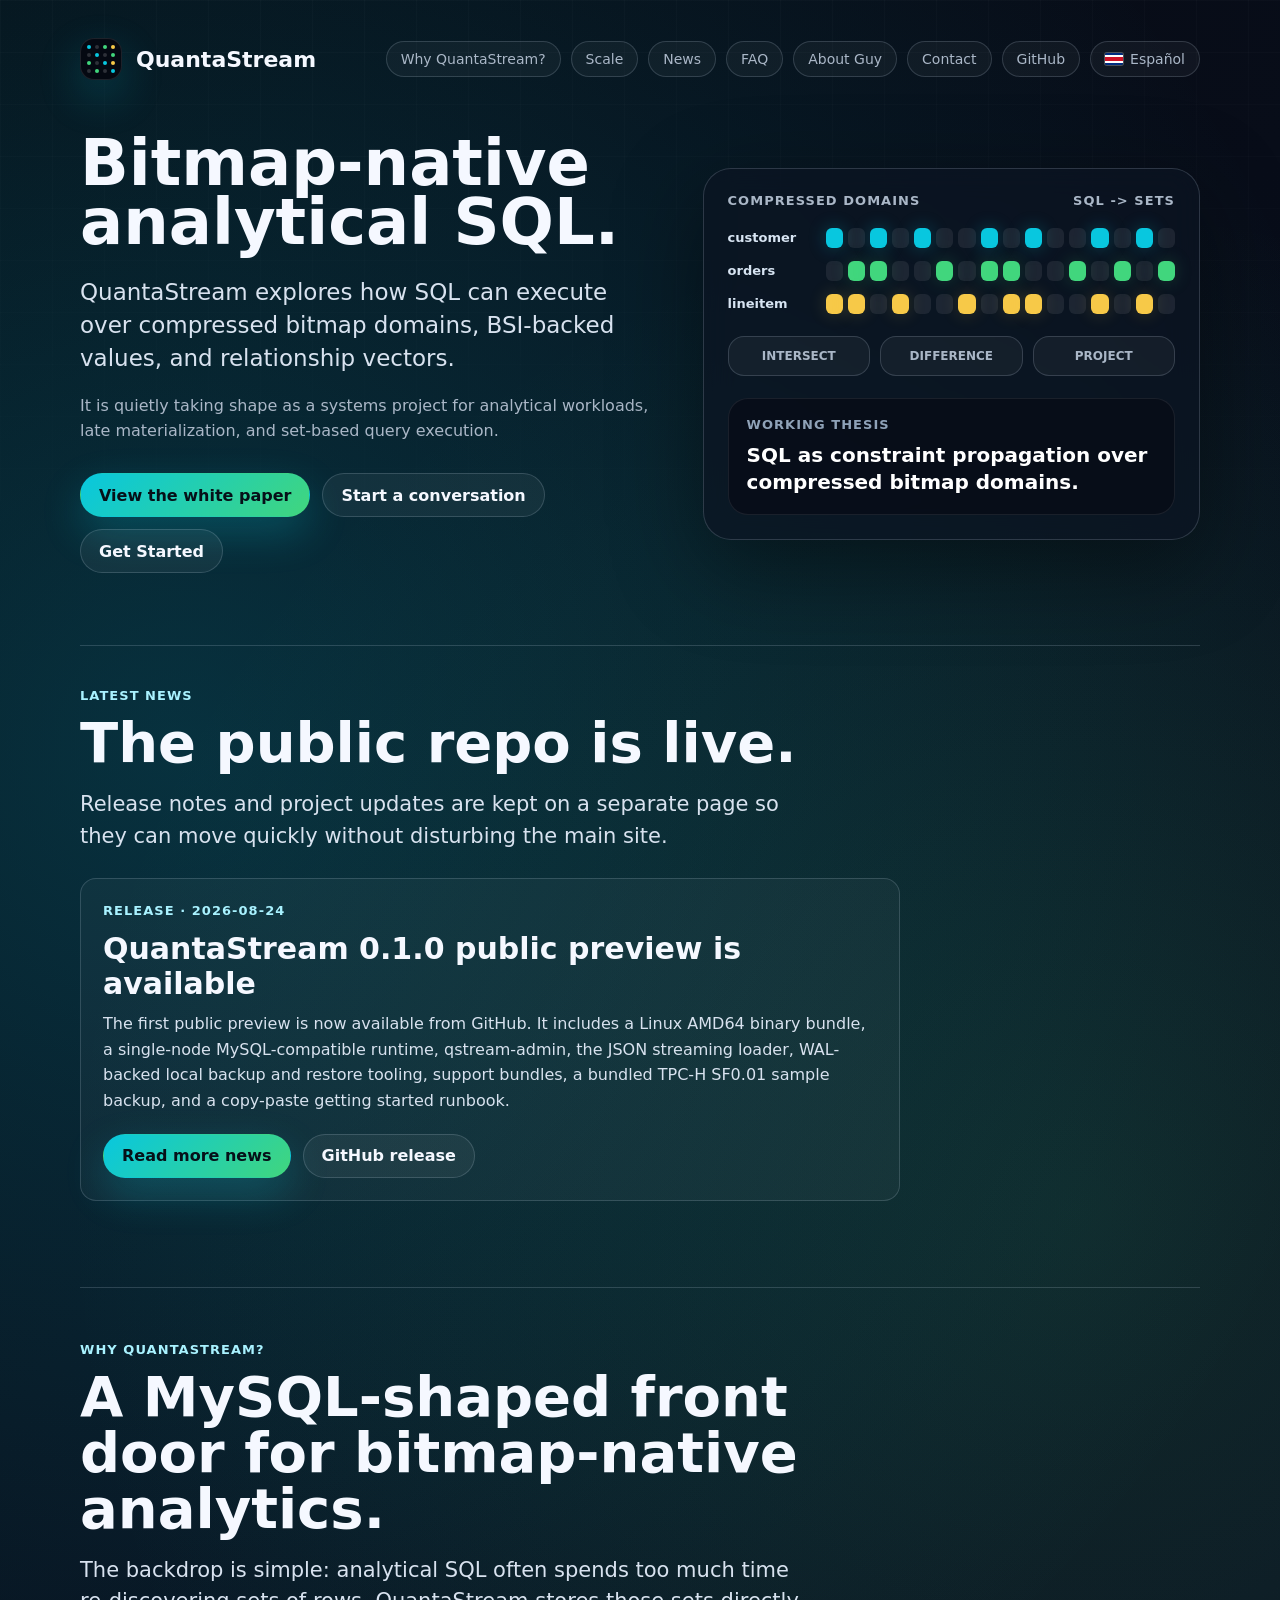
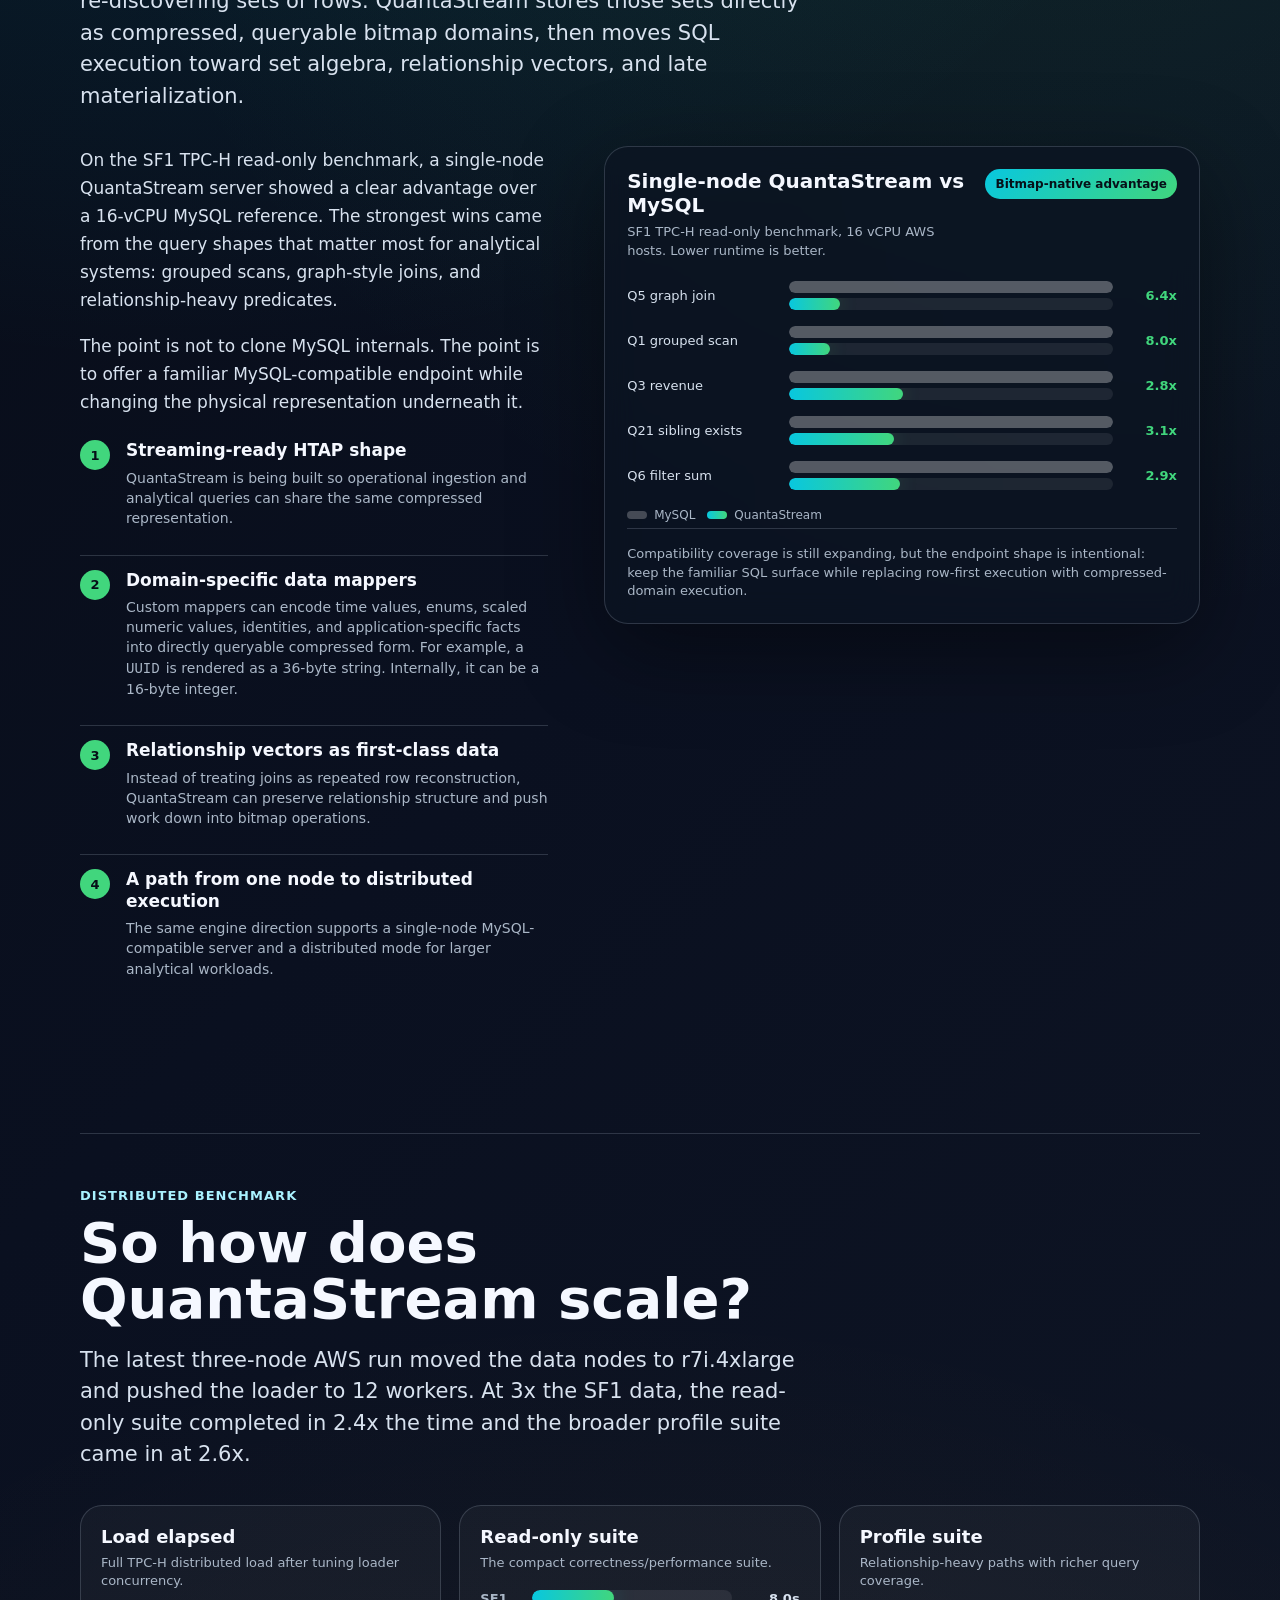
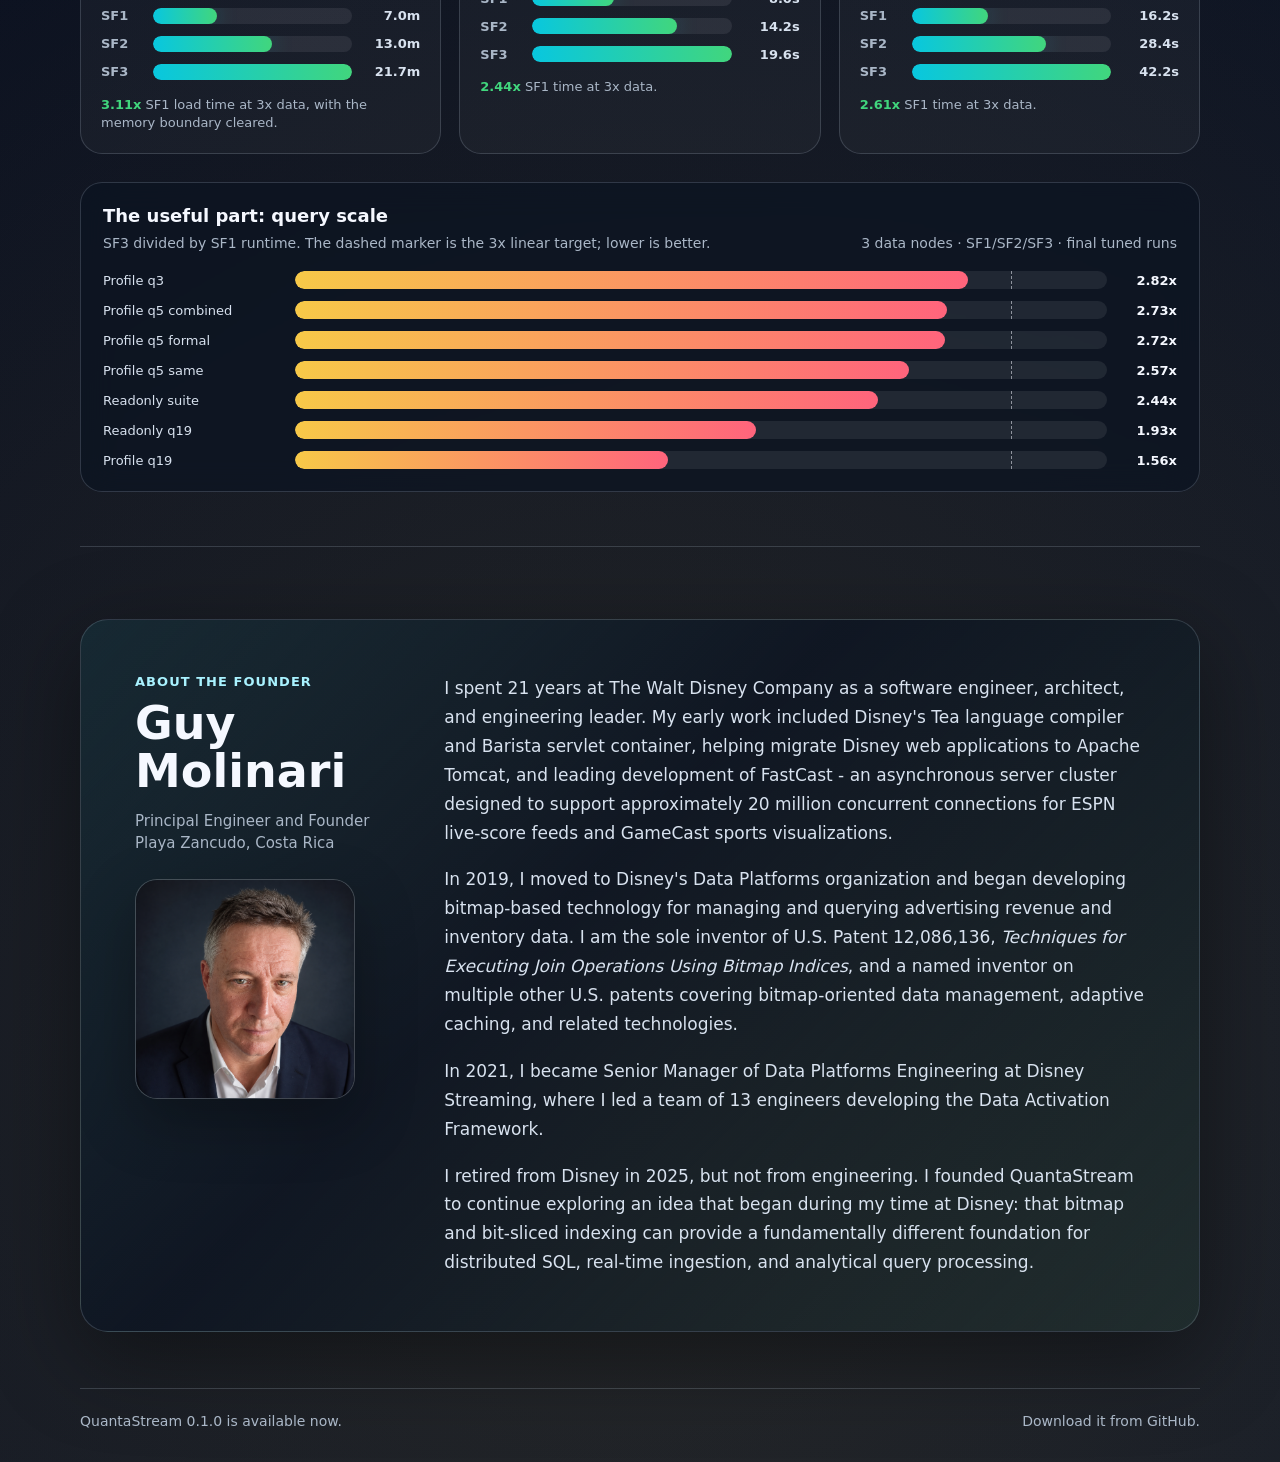
==== index.html @ 15abda54 "Point get started links to download section" ====
<!doctype html>
<html lang="en">
<head>
  <meta charset="utf-8">
  <meta name="viewport" content="width=device-width, initial-scale=1">
  <title>QuantaStream</title>
  <meta name="description" content="QuantaStream is an early-stage bitmap-native analytical SQL project.">
  <style>
    :root {
      color-scheme: dark;
      --ink: #f5f8ff;
      --muted: #aab7c7;
      --soft: #d8e2ef;
      --line: rgba(203, 218, 235, 0.18);
      --panel: rgba(12, 20, 34, 0.72);
      --panel-strong: rgba(8, 14, 25, 0.92);
      --cyan: #08c7df;
      --green: #41d67d;
      --gold: #f7c948;
      --rose: #ff647c;
      --shadow: 0 26px 90px rgba(0, 0, 0, 0.42);
    }

    * {
      box-sizing: border-box;
    }

    body {
      margin: 0;
      min-height: 100vh;
      color: var(--ink);
      font-family: Inter, ui-sans-serif, system-ui, -apple-system, BlinkMacSystemFont, "Segoe UI", sans-serif;
      background:
        radial-gradient(circle at 14% 16%, rgba(8, 199, 223, 0.20), transparent 30%),
        radial-gradient(circle at 84% 26%, rgba(65, 214, 125, 0.13), transparent 28%),
        radial-gradient(circle at 50% 92%, rgba(247, 201, 72, 0.10), transparent 32%),
        linear-gradient(135deg, #060a12 0%, #0a1020 48%, #111827 100%);
    }

    body::before {
      content: "";
      position: fixed;
      inset: 0;
      pointer-events: none;
      background-image:
        linear-gradient(rgba(255, 255, 255, 0.035) 1px, transparent 1px),
        linear-gradient(90deg, rgba(255, 255, 255, 0.035) 1px, transparent 1px);
      background-size: 52px 52px;
      mask-image: linear-gradient(to bottom, rgba(0, 0, 0, 0.55), transparent 80%);
    }

    a {
      color: inherit;
      text-decoration: none;
    }

    [hidden] {
      display: none !important;
    }

    .page {
      position: relative;
      z-index: 1;
      width: min(1120px, calc(100% - 40px));
      min-height: 100vh;
      margin: 0 auto;
      padding: 28px 0 34px;
      display: flex;
      flex-direction: column;
    }

    header {
      display: flex;
      align-items: center;
      justify-content: space-between;
      gap: 18px;
      padding: 10px 0 54px;
    }

    .brand {
      display: inline-flex;
      align-items: center;
      gap: 14px;
      font-weight: 760;
      font-size: 22px;
      letter-spacing: 0;
    }

    .mark {
      width: 42px;
      height: 42px;
      border-radius: 14px;
      display: grid;
      grid-template-columns: repeat(4, 1fr);
      gap: 4px;
      padding: 7px;
      background: #050912;
      box-shadow: inset 0 0 0 1px rgba(255, 255, 255, 0.10), 0 16px 44px rgba(8, 199, 223, 0.22);
    }

    .bit {
      border-radius: 50%;
      background: rgba(255, 255, 255, 0.16);
    }

    .bit.on:nth-child(1), .bit.on:nth-child(6), .bit.on:nth-child(11), .bit.on:nth-child(16) { background: var(--cyan); }
    .bit.on:nth-child(3), .bit.on:nth-child(8), .bit.on:nth-child(9), .bit.on:nth-child(14) { background: var(--green); }
    .bit.on:nth-child(4), .bit.on:nth-child(12) { background: var(--gold); }

    .nav {
      display: flex;
      align-items: center;
      flex-wrap: wrap;
      justify-content: flex-end;
      gap: 10px;
      color: var(--muted);
      font-size: 14px;
    }

    .nav a,
    .nav button {
      border: 1px solid var(--line);
      background: rgba(255, 255, 255, 0.04);
      border-radius: 999px;
      padding: 9px 14px;
      color: inherit;
      font: inherit;
    }

    .nav button {
      cursor: pointer;
    }

    .lang-toggle {
      display: inline-flex;
      align-items: center;
      gap: 7px;
      color: #a9f2ff;
      border-color: rgba(8, 199, 223, 0.28);
      background: rgba(8, 199, 223, 0.10);
      font-weight: 760;
    }

    .flag-icon {
      position: relative;
      width: 18px;
      height: 12px;
      flex: 0 0 auto;
      overflow: hidden;
      border-radius: 2px;
      box-shadow: 0 0 0 1px rgba(255, 255, 255, 0.24);
    }

    .flag-us {
      background: repeating-linear-gradient(to bottom, #b22234 0 1px, #fff 1px 2px);
    }

    .flag-us::before {
      content: "";
      position: absolute;
      top: 0;
      left: 0;
      width: 8px;
      height: 7px;
      background: #3c3b6e;
    }

    .flag-cr {
      background: linear-gradient(to bottom, #002b7f 0 16.7%, #fff 16.7% 33.4%, #ce1126 33.4% 66.6%, #fff 66.6% 83.3%, #002b7f 83.3% 100%);
    }

    main {
      flex: 1;
      display: grid;
      grid-template-columns: minmax(0, 1.02fr) minmax(340px, 0.88fr);
      gap: 46px;
      align-items: center;
    }

    .eyebrow {
      display: inline-flex;
      width: fit-content;
      margin: 0 0 18px;
      padding: 8px 12px;
      border-radius: 999px;
      border: 1px solid rgba(8, 199, 223, 0.25);
      color: #a9f2ff;
      background: rgba(8, 199, 223, 0.10);
      font-size: 13px;
      font-weight: 720;
    }

    h1 {
      margin: 0;
      max-width: 760px;
      font-size: clamp(38px, 5vw, 64px);
      line-height: 0.92;
      letter-spacing: 0;
    }

    .lede {
      max-width: 650px;
      margin: 24px 0 0;
      color: var(--soft);
      font-size: clamp(18px, 2.3vw, 23px);
      line-height: 1.45;
    }

    .status {
      max-width: 600px;
      margin: 18px 0 0;
      color: var(--muted);
      font-size: 16px;
      line-height: 1.55;
    }

    .actions {
      display: flex;
      flex-wrap: wrap;
      gap: 12px;
      margin-top: 30px;
    }

    .button {
      display: inline-flex;
      align-items: center;
      justify-content: center;
      min-height: 44px;
      padding: 0 18px;
      border-radius: 999px;
      font-weight: 760;
      border: 1px solid transparent;
    }

    .button.primary {
      color: #061018;
      background: linear-gradient(135deg, var(--cyan), var(--green));
      box-shadow: 0 16px 40px rgba(8, 199, 223, 0.24);
    }

    .button.secondary {
      color: var(--ink);
      background: rgba(255, 255, 255, 0.05);
      border-color: var(--line);
    }

    .visual {
      background: var(--panel);
      border: 1px solid var(--line);
      border-radius: 28px;
      padding: 24px;
      box-shadow: var(--shadow);
      backdrop-filter: blur(16px);
    }

    .visual-head {
      display: flex;
      justify-content: space-between;
      align-items: center;
      gap: 12px;
      margin-bottom: 20px;
      color: var(--muted);
      font-size: 13px;
      font-weight: 720;
      text-transform: uppercase;
      letter-spacing: 0.08em;
    }

    .domain {
      display: grid;
      gap: 13px;
    }

    .domain-row {
      display: grid;
      grid-template-columns: 86px 1fr;
      align-items: center;
      gap: 12px;
    }

    .domain-label {
      color: #d7e4f2;
      font-size: 13px;
      font-weight: 760;
    }

    .cells {
      display: grid;
      grid-template-columns: repeat(16, 1fr);
      gap: 5px;
    }

    .cell {
      height: 20px;
      border-radius: 6px;
      background: rgba(255, 255, 255, 0.08);
    }

    .cell.a { background: var(--cyan); box-shadow: 0 0 18px rgba(8, 199, 223, 0.28); }
    .cell.b { background: var(--green); box-shadow: 0 0 18px rgba(65, 214, 125, 0.22); }
    .cell.c { background: var(--gold); box-shadow: 0 0 18px rgba(247, 201, 72, 0.20); }
    .cell.d { background: var(--rose); }

    .operators {
      display: grid;
      grid-template-columns: repeat(3, 1fr);
      gap: 10px;
      margin: 22px 0;
    }

    .op {
      border: 1px solid var(--line);
      border-radius: 16px;
      background: rgba(255, 255, 255, 0.045);
      padding: 12px;
      text-align: center;
      font-size: 12px;
      color: var(--muted);
      font-weight: 760;
    }

    .result-band {
      border-radius: 20px;
      padding: 18px;
      background: var(--panel-strong);
      border: 1px solid rgba(255, 255, 255, 0.08);
      color: #fff;
    }

    .result-title {
      margin: 0 0 10px;
      color: #8fa2b8;
      font-size: 13px;
      font-weight: 760;
      text-transform: uppercase;
      letter-spacing: 0.08em;
    }

    .result-copy {
      margin: 0;
      font-size: 20px;
      line-height: 1.35;
      font-weight: 760;
    }

    .scale {
      margin-top: 86px;
      padding: clamp(28px, 5vw, 54px) 0;
      border-top: 1px solid var(--line);
      border-bottom: 1px solid var(--line);
      scroll-margin-top: 24px;
    }

    .why {
      margin-top: 86px;
      padding: clamp(28px, 5vw, 54px) 0;
      border-top: 1px solid var(--line);
      scroll-margin-top: 24px;
    }

    .section-label {
      margin: 0 0 12px;
      color: #a9f2ff;
      font-size: 13px;
      font-weight: 760;
      letter-spacing: 0.08em;
      text-transform: uppercase;
    }

    .section-title {
      margin: 0;
      max-width: 780px;
      font-size: clamp(34px, 4.8vw, 56px);
      line-height: 1;
      letter-spacing: 0;
    }

    .section-copy {
      max-width: 740px;
      margin: 18px 0 0;
      color: var(--soft);
      font-size: clamp(17px, 2vw, 21px);
      line-height: 1.5;
    }

    .news {
      margin-top: 72px;
      padding: clamp(26px, 4vw, 42px) 0 0;
      border-top: 1px solid var(--line);
      scroll-margin-top: 24px;
    }

    .news-preview-card {
      max-width: 820px;
      margin-top: 26px;
      padding: 22px;
      border: 1px solid var(--line);
      border-radius: 16px;
      background: rgba(255, 255, 255, 0.035);
    }

    .news-preview-card .meta {
      margin: 0 0 10px;
      color: #a9f2ff;
      font-size: 13px;
      font-weight: 760;
      letter-spacing: 0.08em;
      text-transform: uppercase;
    }

    .news-preview-card h3 {
      margin: 0 0 10px;
      color: var(--ink);
      font-size: clamp(22px, 3vw, 30px);
      line-height: 1.15;
    }

    .news-preview-card p {
      margin: 0;
      color: var(--soft);
      font-size: 16px;
      line-height: 1.6;
    }

    .news-preview-card .actions {
      margin-top: 20px;
    }

    .scale-visual {
      margin-top: 34px;
      display: grid;
      gap: 28px;
    }

    .scale-curves {
      display: grid;
      grid-template-columns: repeat(3, minmax(0, 1fr));
      gap: 18px;
    }

    .scale-panel {
      min-width: 0;
      padding: 20px;
      border: 1px solid var(--line);
      border-radius: 22px;
      background: rgba(255, 255, 255, 0.035);
    }

    .scale-panel h3,
    .hot-paths h3 {
      margin: 0;
      color: var(--ink);
      font-size: 18px;
      line-height: 1.2;
    }

    .scale-panel .scale-note {
      margin: 7px 0 18px;
      color: var(--muted);
      font-size: 13px;
      line-height: 1.35;
    }

    .scale-bars {
      display: grid;
      gap: 12px;
    }

    .scale-row {
      display: grid;
      grid-template-columns: 42px minmax(0, 1fr) 58px;
      align-items: center;
      gap: 10px;
      color: var(--muted);
      font-size: 13px;
      font-weight: 720;
    }

    .bar-track {
      position: relative;
      height: 16px;
      border-radius: 999px;
      background: rgba(255, 255, 255, 0.08);
      overflow: hidden;
    }

    .bar-fill {
      position: absolute;
      inset: 0 auto 0 0;
      width: var(--bar);
      border-radius: inherit;
      background: linear-gradient(90deg, var(--cyan), var(--green));
      box-shadow: 0 0 24px rgba(8, 199, 223, 0.24);
    }

    .scale-value {
      color: var(--soft);
      text-align: right;
      font-variant-numeric: tabular-nums;
    }

    .scale-foot {
      margin: 16px 0 0;
      color: var(--muted);
      font-size: 13px;
      line-height: 1.45;
    }

    .scale-foot strong {
      color: var(--green);
      font-weight: 760;
    }

    .why-grid {
      display: grid;
      grid-template-columns: minmax(0, 0.88fr) minmax(340px, 1.12fr);
      gap: clamp(26px, 5vw, 56px);
      align-items: start;
      margin-top: 34px;
    }

    .why-copy {
      color: var(--soft);
      font-size: 17px;
      line-height: 1.65;
    }

    .why-copy p {
      margin: 0 0 18px;
    }

    .why-copy p:last-child {
      margin-bottom: 0;
    }

    .why-points {
      display: grid;
      gap: 12px;
      margin-top: 24px;
    }

    .why-point {
      display: grid;
      grid-template-columns: 34px minmax(0, 1fr);
      gap: 12px;
      align-items: start;
      padding: 14px 0;
      border-top: 1px solid var(--line);
    }

    .why-point:first-child {
      border-top: 0;
      padding-top: 0;
    }

    .why-index {
      width: 30px;
      height: 30px;
      border-radius: 50%;
      display: grid;
      place-items: center;
      color: #061018;
      background: var(--green);
      font-size: 13px;
      font-weight: 800;
    }

    .why-point h3 {
      margin: 0;
      font-size: 17px;
      line-height: 1.25;
    }

    .why-point p {
      margin: 6px 0 0;
      color: var(--muted);
      font-size: 14px;
      line-height: 1.45;
      overflow-wrap: anywhere;
    }

    .why-point code {
      display: inline-block;
      margin-right: 0.12em;
      white-space: normal;
      overflow-wrap: anywhere;
    }

    .mysql-board {
      min-width: 0;
      padding: 22px;
      border: 1px solid var(--line);
      border-radius: 24px;
      background: var(--panel);
      box-shadow: var(--shadow);
      backdrop-filter: blur(16px);
    }

    .mysql-board-head {
      display: flex;
      justify-content: space-between;
      gap: 18px;
      align-items: flex-start;
      margin-bottom: 20px;
    }

    .mysql-board h3 {
      margin: 0;
      font-size: 20px;
      line-height: 1.2;
    }

    .mysql-board p {
      margin: 6px 0 0;
      color: var(--muted);
      font-size: 13px;
      line-height: 1.45;
    }

    .mysql-badge {
      flex: 0 0 auto;
      padding: 8px 10px;
      border-radius: 999px;
      color: #061018;
      background: linear-gradient(135deg, var(--cyan), var(--green));
      font-size: 12px;
      font-weight: 820;
      white-space: nowrap;
    }

    .mysql-chart {
      display: grid;
      gap: 16px;
    }

    .mysql-row {
      display: grid;
      grid-template-columns: minmax(112px, 150px) minmax(0, 1fr) 52px;
      align-items: center;
      gap: 12px;
      color: var(--soft);
      font-size: 13px;
    }

    .mysql-bars {
      display: grid;
      gap: 5px;
    }

    .mysql-track {
      position: relative;
      height: 12px;
      border-radius: 999px;
      background: rgba(255, 255, 255, 0.08);
      overflow: hidden;
    }

    .mysql-fill {
      position: absolute;
      inset: 0 auto 0 0;
      width: var(--bar);
      border-radius: inherit;
    }

    .mysql-fill.mysql {
      background: rgba(255, 255, 255, 0.24);
    }

    .mysql-fill.qs {
      background: linear-gradient(90deg, var(--cyan), var(--green));
      box-shadow: 0 0 20px rgba(65, 214, 125, 0.22);
    }

    .mysql-win {
      color: var(--green);
      text-align: right;
      font-weight: 800;
      font-variant-numeric: tabular-nums;
    }

    .mysql-legend {
      display: flex;
      flex-wrap: wrap;
      gap: 12px;
      margin-top: 18px;
      color: var(--muted);
      font-size: 12px;
    }

    .legend-item {
      display: inline-flex;
      align-items: center;
      gap: 7px;
    }

    .legend-swatch {
      width: 20px;
      height: 8px;
      border-radius: 999px;
      background: rgba(255, 255, 255, 0.24);
    }

    .legend-swatch.qs {
      background: linear-gradient(90deg, var(--cyan), var(--green));
    }

    .why-footnote {
      margin-top: 18px;
      padding-top: 16px;
      border-top: 1px solid var(--line);
      color: var(--muted);
      font-size: 13px;
      line-height: 1.45;
    }

    .hot-paths {
      padding: 22px;
      border: 1px solid var(--line);
      border-radius: 22px;
      background: var(--panel);
      backdrop-filter: blur(16px);
    }

    .hot-paths-head {
      display: flex;
      justify-content: space-between;
      gap: 18px;
      align-items: flex-end;
      margin-bottom: 18px;
    }

    .hot-paths p {
      margin: 6px 0 0;
      color: var(--muted);
      font-size: 14px;
      line-height: 1.45;
    }

    .ratio-grid {
      display: grid;
      gap: 12px;
    }

    .ratio-row {
      display: grid;
      grid-template-columns: minmax(110px, 180px) minmax(0, 1fr) 58px;
      align-items: center;
      gap: 12px;
      color: var(--soft);
      font-size: 13px;
    }

    .ratio-track {
      position: relative;
      height: 18px;
      border-radius: 999px;
      background: rgba(255, 255, 255, 0.08);
      overflow: hidden;
    }

    .ratio-track::after {
      content: "";
      position: absolute;
      top: 0;
      bottom: 0;
      left: 88.2%;
      border-left: 1px dashed rgba(245, 248, 255, 0.52);
    }

    .ratio-fill {
      position: absolute;
      inset: 0 auto 0 0;
      width: var(--bar);
      border-radius: inherit;
      background: linear-gradient(90deg, var(--gold), var(--rose));
    }

    .ratio-value {
      color: var(--ink);
      text-align: right;
      font-variant-numeric: tabular-nums;
      font-weight: 760;
    }

    .about {
      margin-top: 72px;
      padding: clamp(28px, 5vw, 54px);
      border: 1px solid var(--line);
      border-radius: 28px;
      background: linear-gradient(135deg, rgba(8, 199, 223, 0.08), rgba(12, 20, 34, 0.78) 42%, rgba(65, 214, 125, 0.06));
      box-shadow: var(--shadow);
      scroll-margin-top: 24px;
    }

    .about-grid {
      display: grid;
      grid-template-columns: minmax(190px, 0.35fr) minmax(0, 1fr);
      gap: clamp(28px, 5vw, 64px);
    }

    .about-label {
      margin: 0 0 10px;
      color: #a9f2ff;
      font-size: 13px;
      font-weight: 760;
      letter-spacing: 0.08em;
      text-transform: uppercase;
    }

    .about h2 {
      margin: 0;
      font-size: clamp(30px, 4vw, 46px);
      line-height: 1.05;
    }

    .about-role {
      margin: 14px 0 0;
      color: var(--muted);
      font-size: 15px;
      line-height: 1.5;
    }

    .about-photo {
      width: min(100%, 220px);
      margin-top: 24px;
      aspect-ratio: 1;
      border-radius: 22px;
      object-fit: cover;
      object-position: center;
      border: 1px solid rgba(255, 255, 255, 0.16);
      box-shadow: 0 22px 60px rgba(0, 0, 0, 0.32);
      background: rgba(255, 255, 255, 0.05);
    }

    .about-copy {
      color: var(--soft);
      font-size: 17px;
      line-height: 1.7;
    }

    .about-copy p {
      margin: 0 0 18px;
    }

    .about-copy p:last-child {
      margin-bottom: 0;
    }

    .closing {
      margin-top: 56px;
      padding-top: 24px;
      border-top: 1px solid var(--line);
      display: flex;
      justify-content: space-between;
      gap: 20px;
      color: var(--muted);
      font-size: 14px;
    }

    @media (max-width: 880px) {
      main {
        grid-template-columns: 1fr;
      }

      .visual {
        order: -1;
      }

      .about-grid {
        grid-template-columns: 1fr;
      }

      .scale-curves {
        grid-template-columns: 1fr;
      }

      .why-grid {
        grid-template-columns: 1fr;
      }

      .about-photo {
        width: min(220px, 68vw);
      }
    }

    @media (max-width: 560px) {
      .page {
        width: min(100% - 28px, 1120px);
        padding-top: 20px;
      }

      header, .closing {
        align-items: flex-start;
        flex-direction: column;
      }

      .nav {
        width: 100%;
        flex-wrap: wrap;
      }

      .domain-row {
        grid-template-columns: 1fr;
      }

      .cells {
        grid-template-columns: repeat(8, 1fr);
      }

      .hot-paths-head {
        align-items: flex-start;
        flex-direction: column;
      }

      .ratio-row {
        grid-template-columns: 1fr;
      }

      .ratio-row {
        gap: 6px;
      }

      .ratio-value {
        text-align: left;
      }

      .mysql-board-head {
        flex-direction: column;
      }

      .mysql-row {
        grid-template-columns: 1fr;
        gap: 7px;
      }

      .mysql-win {
        text-align: left;
      }
    }
  </style>
</head>
<body>
  <div class="page">
    <header>
      <a class="brand" href="/" aria-label="QuantaStream home">
        <span class="mark" aria-hidden="true">
          <span class="bit on"></span><span class="bit"></span><span class="bit on"></span><span class="bit on"></span>
          <span class="bit"></span><span class="bit on"></span><span class="bit"></span><span class="bit on"></span>
          <span class="bit on"></span><span class="bit"></span><span class="bit on"></span><span class="bit on"></span>
          <span class="bit"></span><span class="bit on"></span><span class="bit"></span><span class="bit on"></span>
        </span>
        <span>QuantaStream</span>
      </a>
      <nav class="nav" aria-label="Primary navigation">
        <a href="#why" data-i18n="navWhy">Why QuantaStream?</a>
        <a href="#scale" data-i18n="navScale">Scale</a>
        <a href="news.html" data-localized-link data-i18n="navNews">News</a>
        <a href="faq.html" data-localized-link data-i18n="navFaq">FAQ</a>
        <a href="#about" data-i18n="navAbout">About Guy</a>
        <a href="contact.html" data-localized-link data-i18n="navContact">Contact</a>
        <a href="https://github.com/QuantaStream/quantastream">GitHub</a>
        <button class="lang-toggle" type="button" data-lang-toggle aria-label="Cambiar idioma a español"><span class="flag-icon flag-cr" aria-hidden="true"></span><span>Español</span></button>
      </nav>
    </header>

    <main>
      <section>
        <div data-lang-panel="en">
          <h1>Bitmap-native analytical SQL.</h1>
          <p class="lede">QuantaStream explores how SQL can execute over compressed bitmap domains, BSI-backed values, and relationship vectors.</p>
          <p class="status">It is quietly taking shape as a systems project for analytical workloads, late materialization, and set-based query execution.</p>
          <div class="actions">
            <a class="button primary" href="whitepaper.html" data-localized-link>View the white paper</a>
            <a class="button secondary" href="contact.html" data-localized-link>Start a conversation</a>
            <a class="button secondary" href="https://github.com/QuantaStream/quantastream#download-quantastream">Get Started</a>
          </div>
        </div>
        <div data-lang-panel="es" lang="es" hidden>
          <h1>SQL analítico nativo de bitmaps.</h1>
          <p class="lede">QuantaStream explora cómo SQL puede ejecutarse sobre dominios de bitmaps comprimidos, valores respaldados por BSI y vectores de relación.</p>
          <p class="status">Está tomando forma discretamente como un proyecto de sistemas para cargas analíticas, materialización tardía y ejecución de consultas basada en conjuntos.</p>
          <div class="actions">
            <a class="button primary" href="whitepaper.html" data-localized-link>Ver el white paper</a>
            <a class="button secondary" href="contact.html" data-localized-link>Iniciar una conversación</a>
            <a class="button secondary" href="https://github.com/QuantaStream/quantastream#download-quantastream">Comenzar</a>
          </div>
        </div>
      </section>

      <aside class="visual" aria-label="Bitmap query visualization">
        <div class="visual-head">
          <span data-i18n="visualHeadLeft">Compressed domains</span>
          <span data-i18n="visualHeadRight">SQL -&gt; sets</span>
        </div>
        <div class="domain">
          <div class="domain-row">
            <div class="domain-label">customer</div>
            <div class="cells" aria-hidden="true">
              <span class="cell a"></span><span class="cell"></span><span class="cell a"></span><span class="cell"></span>
              <span class="cell a"></span><span class="cell"></span><span class="cell"></span><span class="cell a"></span>
              <span class="cell"></span><span class="cell a"></span><span class="cell"></span><span class="cell"></span>
              <span class="cell a"></span><span class="cell"></span><span class="cell a"></span><span class="cell"></span>
            </div>
          </div>
          <div class="domain-row">
            <div class="domain-label">orders</div>
            <div class="cells" aria-hidden="true">
              <span class="cell"></span><span class="cell b"></span><span class="cell b"></span><span class="cell"></span>
              <span class="cell"></span><span class="cell b"></span><span class="cell"></span><span class="cell b"></span>
              <span class="cell b"></span><span class="cell"></span><span class="cell"></span><span class="cell b"></span>
              <span class="cell"></span><span class="cell b"></span><span class="cell"></span><span class="cell b"></span>
            </div>
          </div>
          <div class="domain-row">
            <div class="domain-label">lineitem</div>
            <div class="cells" aria-hidden="true">
              <span class="cell c"></span><span class="cell c"></span><span class="cell"></span><span class="cell c"></span>
              <span class="cell"></span><span class="cell"></span><span class="cell c"></span><span class="cell"></span>
              <span class="cell c"></span><span class="cell c"></span><span class="cell"></span><span class="cell"></span>
              <span class="cell c"></span><span class="cell"></span><span class="cell c"></span><span class="cell"></span>
            </div>
          </div>
        </div>
        <div class="operators" aria-hidden="true">
          <div class="op" data-i18n="opIntersect">INTERSECT</div>
          <div class="op" data-i18n="opDifference">DIFFERENCE</div>
          <div class="op" data-i18n="opProject">PROJECT</div>
        </div>
        <div class="result-band">
          <p class="result-title" data-i18n="workingThesis">Working thesis</p>
          <p class="result-copy" data-i18n="workingCopy">SQL as constraint propagation over compressed bitmap domains.</p>
        </div>
      </aside>
    </main>

    <section class="news" id="news">
      <p class="section-label" data-i18n="newsLabel">Latest news</p>
      <h2 class="section-title" data-i18n="newsTitle">The public repo is live.</h2>
      <p class="section-copy" data-i18n="newsIntro">Release notes and project updates are kept on a separate page so they can move quickly without disturbing the main site.</p>
      <article class="news-preview-card" data-news-preview aria-live="polite"></article>
    </section>

    <section class="why" id="why">
      <p class="section-label" data-i18n="whyLabel">Why QuantaStream?</p>
      <h2 class="section-title" data-i18n="whyTitle">A MySQL-shaped front door for bitmap-native analytics.</h2>
      <p class="section-copy" data-i18n="whyIntro">The backdrop is simple: analytical SQL often spends too much time re-discovering sets of rows. QuantaStream stores those sets directly as compressed, queryable bitmap domains, then moves SQL execution toward set algebra, relationship vectors, and late materialization.</p>

      <div class="why-grid">
        <div>
          <div class="why-copy" data-lang-panel="en">
            <p>On the SF1 TPC-H read-only benchmark, a single-node QuantaStream server showed a clear advantage over a 16-vCPU MySQL reference. The strongest wins came from the query shapes that matter most for analytical systems: grouped scans, graph-style joins, and relationship-heavy predicates.</p>
            <p>The point is not to clone MySQL internals. The point is to offer a familiar MySQL-compatible endpoint while changing the physical representation underneath it.</p>
          </div>
          <div class="why-copy" data-lang-panel="es" lang="es" hidden>
            <p>En el benchmark TPC-H de solo lectura SF1, un servidor QuantaStream de un solo nodo mostró una ventaja clara frente a una referencia MySQL de 16 vCPU. Las mayores ventajas aparecieron en las formas de consulta que más importan para sistemas analíticos: escaneos agrupados, joins con forma de grafo y predicados intensivos en relaciones.</p>
            <p>La idea no es clonar los internos de MySQL. La idea es ofrecer un endpoint familiar compatible con MySQL mientras cambia la representación física debajo.</p>
          </div>

          <div class="why-points">
            <div class="why-point">
              <span class="why-index">1</span>
              <div>
                <h3 data-i18n="whyPoint1Title">Streaming-ready HTAP shape</h3>
                <p data-i18n="whyPoint1Copy">QuantaStream is being built so operational ingestion and analytical queries can share the same compressed representation.</p>
              </div>
            </div>
            <div class="why-point">
              <span class="why-index">2</span>
              <div>
                <h3 data-i18n="whyPoint2Title">Domain-specific data mappers</h3>
                <p data-i18n="whyPoint2Copy">Custom mappers can encode time values, enums, scaled numeric values, identities, and application-specific facts into directly queryable compressed form. For example, a <code>UUID</code> is rendered as a 36-byte string. Internally, it can be a 16-byte integer.</p>
              </div>
            </div>
            <div class="why-point">
              <span class="why-index">3</span>
              <div>
                <h3 data-i18n="whyPoint3Title">Relationship vectors as first-class data</h3>
                <p data-i18n="whyPoint3Copy">Instead of treating joins as repeated row reconstruction, QuantaStream can preserve relationship structure and push work down into bitmap operations.</p>
              </div>
            </div>
            <div class="why-point">
              <span class="why-index">4</span>
              <div>
                <h3 data-i18n="whyPoint4Title">A path from one node to distributed execution</h3>
                <p data-i18n="whyPoint4Copy">The same engine direction supports a single-node MySQL-compatible server and a distributed mode for larger analytical workloads.</p>
              </div>
            </div>
          </div>
        </div>

        <div class="mysql-board" aria-label="MySQL reference benchmark comparison">
          <div class="mysql-board-head">
            <div>
              <h3 data-i18n="whyChartTitle">Single-node QuantaStream vs MySQL</h3>
              <p data-i18n="whyChartCopy">SF1 TPC-H read-only benchmark, 16 vCPU AWS hosts. Lower runtime is better.</p>
            </div>
            <span class="mysql-badge" data-i18n="whyChartBadge">Bitmap-native advantage</span>
          </div>

          <div class="mysql-chart">
            <div class="mysql-row">
              <span data-i18n="whyChartQ5">Q5 graph join</span>
              <span class="mysql-bars">
                <span class="mysql-track" title="MySQL 10.996s"><span class="mysql-fill mysql" style="--bar:100%"></span></span>
                <span class="mysql-track" title="QuantaStream 1.710s"><span class="mysql-fill qs" style="--bar:15.6%"></span></span>
              </span>
              <span class="mysql-win">6.4x</span>
            </div>
            <div class="mysql-row">
              <span data-i18n="whyChartQ1">Q1 grouped scan</span>
              <span class="mysql-bars">
                <span class="mysql-track" title="MySQL 2.293s"><span class="mysql-fill mysql" style="--bar:100%"></span></span>
                <span class="mysql-track" title="QuantaStream 0.288s"><span class="mysql-fill qs" style="--bar:12.6%"></span></span>
              </span>
              <span class="mysql-win">8.0x</span>
            </div>
            <div class="mysql-row">
              <span data-i18n="whyChartQ3">Q3 revenue</span>
              <span class="mysql-bars">
                <span class="mysql-track" title="MySQL 6.315s"><span class="mysql-fill mysql" style="--bar:100%"></span></span>
                <span class="mysql-track" title="QuantaStream 2.228s"><span class="mysql-fill qs" style="--bar:35.3%"></span></span>
              </span>
              <span class="mysql-win">2.8x</span>
            </div>
            <div class="mysql-row">
              <span data-i18n="whyChartQ21">Q21 sibling exists</span>
              <span class="mysql-bars">
                <span class="mysql-track" title="MySQL 6.828s"><span class="mysql-fill mysql" style="--bar:100%"></span></span>
                <span class="mysql-track" title="QuantaStream 2.221s"><span class="mysql-fill qs" style="--bar:32.5%"></span></span>
              </span>
              <span class="mysql-win">3.1x</span>
            </div>
            <div class="mysql-row">
              <span data-i18n="whyChartQ6">Q6 filter sum</span>
              <span class="mysql-bars">
                <span class="mysql-track" title="MySQL 1.384s"><span class="mysql-fill mysql" style="--bar:100%"></span></span>
                <span class="mysql-track" title="QuantaStream 0.475s"><span class="mysql-fill qs" style="--bar:34.3%"></span></span>
              </span>
              <span class="mysql-win">2.9x</span>
            </div>
          </div>

          <div class="mysql-legend">
            <span class="legend-item"><span class="legend-swatch"></span><span>MySQL</span></span>
            <span class="legend-item"><span class="legend-swatch qs"></span><span>QuantaStream</span></span>
          </div>
          <p class="why-footnote" data-i18n="whyFootnote">Compatibility coverage is still expanding, but the endpoint shape is intentional: keep the familiar SQL surface while replacing row-first execution with compressed-domain execution.</p>
        </div>
      </div>
    </section>

    <section class="scale" id="scale">
      <p class="section-label" data-i18n="scaleLabel">Distributed benchmark</p>
      <h2 class="section-title" data-i18n="scaleTitle">So how does QuantaStream scale?</h2>
      <p class="section-copy" data-i18n="scaleIntro">The latest three-node AWS run moved the data nodes to r7i.4xlarge and pushed the loader to 12 workers. At 3x the SF1 data, the read-only suite completed in 2.4x the time and the broader profile suite came in at 2.6x.</p>

      <div class="scale-visual" aria-label="QuantaStream SF1 to SF3 scale visualization">
        <div class="scale-curves">
          <div class="scale-panel">
            <h3 data-i18n="scaleLoadTitle">Load elapsed</h3>
            <p class="scale-note" data-i18n="scaleLoadNote">Full TPC-H distributed load after tuning loader concurrency.</p>
            <div class="scale-bars" aria-label="Load elapsed by TPC-H scale factor">
              <div class="scale-row">
                <span>SF1</span>
                <span class="bar-track"><span class="bar-fill" style="--bar:32.2%"></span></span>
                <span class="scale-value">7.0m</span>
              </div>
              <div class="scale-row">
                <span>SF2</span>
                <span class="bar-track"><span class="bar-fill" style="--bar:59.7%"></span></span>
                <span class="scale-value">13.0m</span>
              </div>
              <div class="scale-row">
                <span>SF3</span>
                <span class="bar-track"><span class="bar-fill" style="--bar:100%"></span></span>
                <span class="scale-value">21.7m</span>
              </div>
            </div>
            <p class="scale-foot" data-i18n="scaleLoadFoot"><strong>3.11x</strong> SF1 load time at 3x data, with the memory boundary cleared.</p>
          </div>

          <div class="scale-panel">
            <h3 data-i18n="scaleReadonlyTitle">Read-only suite</h3>
            <p class="scale-note" data-i18n="scaleReadonlyNote">The compact correctness/performance suite.</p>
            <div class="scale-bars" aria-label="Read-only benchmark suite elapsed by TPC-H scale factor">
              <div class="scale-row">
                <span>SF1</span>
                <span class="bar-track"><span class="bar-fill" style="--bar:41.0%"></span></span>
                <span class="scale-value">8.0s</span>
              </div>
              <div class="scale-row">
                <span>SF2</span>
                <span class="bar-track"><span class="bar-fill" style="--bar:72.5%"></span></span>
                <span class="scale-value">14.2s</span>
              </div>
              <div class="scale-row">
                <span>SF3</span>
                <span class="bar-track"><span class="bar-fill" style="--bar:100%"></span></span>
                <span class="scale-value">19.6s</span>
              </div>
            </div>
            <p class="scale-foot" data-i18n="scaleReadonlyFoot"><strong>2.44x</strong> SF1 time at 3x data.</p>
          </div>

          <div class="scale-panel">
            <h3 data-i18n="scaleProfileTitle">Profile suite</h3>
            <p class="scale-note" data-i18n="scaleProfileNote">Relationship-heavy paths with richer query coverage.</p>
            <div class="scale-bars" aria-label="Profile benchmark suite elapsed by TPC-H scale factor">
              <div class="scale-row">
                <span>SF1</span>
                <span class="bar-track"><span class="bar-fill" style="--bar:38.3%"></span></span>
                <span class="scale-value">16.2s</span>
              </div>
              <div class="scale-row">
                <span>SF2</span>
                <span class="bar-track"><span class="bar-fill" style="--bar:67.3%"></span></span>
                <span class="scale-value">28.4s</span>
              </div>
              <div class="scale-row">
                <span>SF3</span>
                <span class="bar-track"><span class="bar-fill" style="--bar:100%"></span></span>
                <span class="scale-value">42.2s</span>
              </div>
            </div>
            <p class="scale-foot" data-i18n="scaleProfileFoot"><strong>2.61x</strong> SF1 time at 3x data.</p>
          </div>
        </div>

        <div class="hot-paths">
          <div class="hot-paths-head">
            <div>
              <h3 data-i18n="scaleHotTitle">The useful part: query scale</h3>
              <p data-i18n="scaleHotCopy">SF3 divided by SF1 runtime. The dashed marker is the 3x linear target; lower is better.</p>
            </div>
            <p data-i18n="scaleHotMeta">3 data nodes · SF1/SF2/SF3 · final tuned runs</p>
          </div>
          <div class="ratio-grid" aria-label="Hot path runtime ratios from SF1 to SF3">
            <div class="ratio-row">
              <span>Profile q3</span>
              <span class="ratio-track"><span class="ratio-fill" style="--bar:82.9%"></span></span>
              <span class="ratio-value">2.82x</span>
            </div>
            <div class="ratio-row">
              <span>Profile q5 combined</span>
              <span class="ratio-track"><span class="ratio-fill" style="--bar:80.3%"></span></span>
              <span class="ratio-value">2.73x</span>
            </div>
            <div class="ratio-row">
              <span>Profile q5 formal</span>
              <span class="ratio-track"><span class="ratio-fill" style="--bar:80.0%"></span></span>
              <span class="ratio-value">2.72x</span>
            </div>
            <div class="ratio-row">
              <span>Profile q5 same</span>
              <span class="ratio-track"><span class="ratio-fill" style="--bar:75.6%"></span></span>
              <span class="ratio-value">2.57x</span>
            </div>
            <div class="ratio-row">
              <span>Readonly suite</span>
              <span class="ratio-track"><span class="ratio-fill" style="--bar:71.8%"></span></span>
              <span class="ratio-value">2.44x</span>
            </div>
            <div class="ratio-row">
              <span>Readonly q19</span>
              <span class="ratio-track"><span class="ratio-fill" style="--bar:56.8%"></span></span>
              <span class="ratio-value">1.93x</span>
            </div>
            <div class="ratio-row">
              <span>Profile q19</span>
              <span class="ratio-track"><span class="ratio-fill" style="--bar:45.9%"></span></span>
              <span class="ratio-value">1.56x</span>
            </div>
          </div>
        </div>
      </div>
    </section>

    <section class="about" id="about">
      <div class="about-grid" data-lang-panel="en">
        <div>
          <p class="about-label">About the founder</p>
          <h2>Guy Molinari</h2>
          <p class="about-role">Principal Engineer and Founder<br>Playa Zancudo, Costa Rica</p>
          <img class="about-photo" src="assets/guy-headshot.png" alt="Guy Molinari">
        </div>
        <div class="about-copy">
          <p>I spent 21 years at The Walt Disney Company as a software engineer, architect, and engineering leader. My early work included Disney's Tea language compiler and Barista servlet container, helping migrate Disney web applications to Apache Tomcat, and leading development of FastCast - an asynchronous server cluster designed to support approximately 20 million concurrent connections for ESPN live-score feeds and GameCast sports visualizations.</p>
          <p>In 2019, I moved to Disney's Data Platforms organization and began developing bitmap-based technology for managing and querying advertising revenue and inventory data. I am the sole inventor of U.S. Patent 12,086,136, <em>Techniques for Executing Join Operations Using Bitmap Indices</em>, and a named inventor on multiple other U.S. patents covering bitmap-oriented data management, adaptive caching, and related technologies.</p>
          <p>In 2021, I became Senior Manager of Data Platforms Engineering at Disney Streaming, where I led a team of 13 engineers developing the Data Activation Framework.</p>
          <p>I retired from Disney in 2025, but not from engineering. I founded QuantaStream to continue exploring an idea that began during my time at Disney: that bitmap and bit-sliced indexing can provide a fundamentally different foundation for distributed SQL, real-time ingestion, and analytical query processing.</p>
        </div>
      </div>
      <div class="about-grid" data-lang-panel="es" lang="es" hidden>
        <div>
          <p class="about-label">Sobre el fundador</p>
          <h2>Guy Molinari</h2>
          <p class="about-role">Ingeniero principal y fundador<br>Playa Zancudo, Costa Rica</p>
          <img class="about-photo" src="assets/guy-headshot.png" alt="Retrato de Guy Molinari">
        </div>
        <div class="about-copy">
          <p>Pasé 21 años en The Walt Disney Company como ingeniero de software, arquitecto y líder de ingeniería. Mi trabajo inicial incluyó el compilador del lenguaje Tea de Disney y el contenedor de servlets Barista, ayudando a migrar aplicaciones web de Disney a Apache Tomcat y liderando el desarrollo de FastCast: un clúster de servidores asíncrono diseñado para soportar aproximadamente 20 millones de conexiones concurrentes para feeds de resultados en vivo de ESPN y visualizaciones deportivas de GameCast.</p>
          <p>En 2019, pasé a la organización de Data Platforms de Disney y empecé a desarrollar tecnología basada en bitmaps para gestionar y consultar datos de ingresos e inventario publicitario. Soy el único inventor de la patente estadounidense 12,086,136, <em>Techniques for Executing Join Operations Using Bitmap Indices</em>, y figuro como inventor en varias otras patentes estadounidenses sobre gestión de datos orientada a bitmaps, caché adaptiva y tecnologías relacionadas.</p>
          <p>En 2021, me convertí en Senior Manager de Data Platforms Engineering en Disney Streaming, donde lideré un equipo de 13 ingenieros que desarrollaba el Data Activation Framework.</p>
          <p>Me retiré de Disney en 2025, pero no de la ingeniería. Fundé QuantaStream para seguir explorando una idea que empezó durante mi etapa en Disney: que los bitmaps y los índices bit-sliced pueden ofrecer una base fundamentalmente distinta para SQL distribuido, ingestión en tiempo real y procesamiento analítico de consultas.</p>
        </div>
      </div>
    </section>

    <footer class="closing">
      <span data-i18n="footerStatus">QuantaStream 0.1.0 is available now.</span>
      <span data-i18n="footerMore"><a href="https://github.com/QuantaStream/quantastream/releases/tag/v0.1.0">Download it from GitHub.</a></span>
    </footer>
  </div>
  <script src="assets/news-data.js"></script>
  <script>
      const translations = {
      en: {
        navWhy: "Why QuantaStream?",
        navScale: "Scale",
        navNews: "News",
        navFaq: "FAQ",
        navAbout: "About Guy",
        navContact: "Contact",
        newsLabel: "Latest news",
        newsTitle: "The public repo is live.",
        newsIntro: "Release notes and project updates are kept on a separate page so they can move quickly without disturbing the main site.",
        newsMore: "Read more news",
        heroTitle: "Bitmap-native analytical SQL.",
        heroLede: "QuantaStream explores how SQL can execute over compressed bitmap domains, BSI-backed values, and relationship vectors.",
        heroStatus: "It is quietly taking shape as a systems project for analytical workloads, late materialization, and set-based query execution.",
        whitepaperCta: "View the white paper",
        conversationCta: "Start a conversation",
        visualHeadLeft: "Compressed domains",
        visualHeadRight: "SQL -&gt; sets",
        opIntersect: "INTERSECT",
        opDifference: "DIFFERENCE",
        opProject: "PROJECT",
        workingThesis: "Working thesis",
        workingCopy: "SQL as constraint propagation over compressed bitmap domains.",
        whyLabel: "Why QuantaStream?",
        whyTitle: "A MySQL-shaped front door for bitmap-native analytics.",
        whyIntro: "The backdrop is simple: analytical SQL often spends too much time re-discovering sets of rows. QuantaStream stores those sets directly as compressed, queryable bitmap domains, then moves SQL execution toward set algebra, relationship vectors, and late materialization.",
        whyPoint1Title: "Streaming-ready HTAP shape",
        whyPoint1Copy: "QuantaStream is being built so operational ingestion and analytical queries can share the same compressed representation.",
        whyPoint2Title: "Domain-specific data mappers",
        whyPoint2Copy: "Custom mappers can encode time values, enums, scaled numeric values, identities, and application-specific facts into directly queryable compressed form. For example, a <code>UUID</code> is rendered as a 36-byte string. Internally, it can be a 16-byte integer.",
        whyPoint3Title: "Relationship vectors as first-class data",
        whyPoint3Copy: "Instead of treating joins as repeated row reconstruction, QuantaStream can preserve relationship structure and push work down into bitmap operations.",
        whyPoint4Title: "A path from one node to distributed execution",
        whyPoint4Copy: "The same engine direction supports a single-node MySQL-compatible server and a distributed mode for larger analytical workloads.",
        whyChartTitle: "Single-node QuantaStream vs MySQL",
        whyChartCopy: "SF1 TPC-H read-only benchmark, 16 vCPU AWS hosts. Lower runtime is better.",
        whyChartBadge: "Bitmap-native advantage",
        whyChartQ5: "Q5 graph join",
        whyChartQ1: "Q1 grouped scan",
        whyChartQ3: "Q3 revenue",
        whyChartQ21: "Q21 sibling exists",
        whyChartQ6: "Q6 filter sum",
        whyFootnote: "Compatibility coverage is still expanding, but the endpoint shape is intentional: keep the familiar SQL surface while replacing row-first execution with compressed-domain execution.",
        aboutLabel: "About the founder",
        aboutRole: "Principal Engineer and Founder<br>Playa Zancudo, Costa Rica",
        aboutP1: "I spent 21 years at The Walt Disney Company as a software engineer, architect, and engineering leader. My early work included Disney's Tea language compiler and Barista servlet container, helping migrate Disney web applications to Apache Tomcat, and leading development of FastCast - an asynchronous server cluster designed to support approximately 20 million concurrent connections for ESPN live-score feeds and GameCast sports visualizations.",
        aboutP2: "In 2019, I moved to Disney's Data Platforms organization and began developing bitmap-based technology for managing and querying advertising revenue and inventory data. I am the sole inventor of U.S. Patent 12,086,136, <em>Techniques for Executing Join Operations Using Bitmap Indices</em>, and a named inventor on multiple other U.S. patents covering bitmap-oriented data management, adaptive caching, and related technologies.",
        aboutP3: "In 2021, I became Senior Manager of Data Platforms Engineering at Disney Streaming, where I led a team of 13 engineers developing the Data Activation Framework.",
        aboutP4: "I retired from Disney in 2025, but not from engineering. I founded QuantaStream to continue exploring an idea that began during my time at Disney: that bitmap and bit-sliced indexing can provide a fundamentally different foundation for distributed SQL, real-time ingestion, and analytical query processing.",
        scaleLabel: "Distributed benchmark",
        scaleTitle: "So how does QuantaStream scale?",
        scaleIntro: "The latest three-node AWS run moved the data nodes to r7i.4xlarge and pushed the loader to 12 workers. At 3x the SF1 data, the read-only suite completed in 2.4x the time and the broader profile suite came in at 2.6x.",
        scaleLoadTitle: "Load elapsed",
        scaleLoadNote: "Full TPC-H distributed load after tuning loader concurrency.",
        scaleLoadFoot: "<strong>3.11x</strong> SF1 load time at 3x data, with the memory boundary cleared.",
        scaleReadonlyTitle: "Read-only suite",
        scaleReadonlyNote: "The compact correctness/performance suite.",
        scaleReadonlyFoot: "<strong>2.44x</strong> SF1 time at 3x data.",
        scaleProfileTitle: "Profile suite",
        scaleProfileNote: "Relationship-heavy paths with richer query coverage.",
        scaleProfileFoot: "<strong>2.61x</strong> SF1 time at 3x data.",
        scaleHotTitle: "The useful part: query scale",
        scaleHotCopy: "SF3 divided by SF1 runtime. The dashed marker is the 3x linear target; lower is better.",
        scaleHotMeta: "3 data nodes · SF1/SF2/SF3 · final tuned runs",
        footerStatus: "QuantaStream 0.1.0 is available now.",
        footerMore: "<a href=\"https://github.com/QuantaStream/quantastream/releases/tag/v0.1.0\">Download it from GitHub.</a>",
        toggleLabel: "<span class=\"flag-icon flag-cr\" aria-hidden=\"true\"></span><span>Español</span>",
        toggleAria: "Cambiar idioma a español"
      },
      es: {
        navWhy: "¿Por qué QuantaStream?",
        navScale: "Escala",
        navNews: "Noticias",
        navFaq: "FAQ",
        navAbout: "Sobre Guy",
        navContact: "Contacto",
        newsLabel: "Noticias",
        newsTitle: "El repositorio público está disponible.",
        newsIntro: "Las notas de lanzamiento y novedades del proyecto viven en una página separada para poder actualizarlas sin tocar la página principal.",
        newsMore: "Leer más noticias",
        heroTitle: "SQL analítico nativo de bitmaps.",
        heroLede: "QuantaStream explora cómo SQL puede ejecutarse sobre dominios de bitmaps comprimidos, valores respaldados por BSI y vectores de relación.",
        heroStatus: "Está tomando forma discretamente como un proyecto de sistemas para cargas analíticas, materialización tardía y ejecución de consultas basada en conjuntos.",
        whitepaperCta: "Ver el white paper",
        conversationCta: "Iniciar una conversación",
        visualHeadLeft: "Dominios comprimidos",
        visualHeadRight: "SQL -&gt; conjuntos",
        opIntersect: "INTERSECCIÓN",
        opDifference: "DIFERENCIA",
        opProject: "PROYECCIÓN",
        workingThesis: "Tesis de trabajo",
        workingCopy: "SQL como propagación de restricciones sobre dominios de bitmaps comprimidos.",
        whyLabel: "¿Por qué QuantaStream?",
        whyTitle: "Una puerta de entrada con forma de MySQL para analítica nativa de bitmaps.",
        whyIntro: "El contexto es simple: el SQL analítico suele dedicar demasiado tiempo a redescubrir conjuntos de filas. QuantaStream almacena esos conjuntos directamente como dominios de bitmaps comprimidos y consultables, y mueve la ejecución hacia álgebra de conjuntos, vectores de relación y materialización tardía.",
        whyPoint1Title: "Forma HTAP lista para streaming",
        whyPoint1Copy: "QuantaStream se está construyendo para que la ingestión operacional y las consultas analíticas puedan compartir la misma representación comprimida.",
        whyPoint2Title: "Mapeadores de datos específicos por dominio",
        whyPoint2Copy: "Los mapeadores personalizados pueden codificar valores de tiempo, enums, valores numéricos escalados, identidades y hechos específicos de una aplicación en forma comprimida directamente consultable. Por ejemplo, un <code>UUID</code> se presenta como una cadena de 36 bytes. Internamente, puede ser un entero de 16 bytes.",
        whyPoint3Title: "Vectores de relación como datos de primera clase",
        whyPoint3Copy: "En lugar de tratar los joins como reconstrucción repetida de filas, QuantaStream puede preservar la estructura relacional y empujar el trabajo hacia operaciones de bitmap.",
        whyPoint4Title: "Un camino de un nodo a ejecución distribuida",
        whyPoint4Copy: "La misma dirección del motor soporta un servidor de un solo nodo compatible con MySQL y un modo distribuido para cargas analíticas más grandes.",
        whyChartTitle: "QuantaStream de un nodo vs MySQL",
        whyChartCopy: "Benchmark TPC-H SF1 de solo lectura, hosts AWS de 16 vCPU. Menor runtime es mejor.",
        whyChartBadge: "Ventaja nativa de bitmaps",
        whyChartQ5: "Q5 join de grafo",
        whyChartQ1: "Q1 escaneo agrupado",
        whyChartQ3: "Q3 ingresos",
        whyChartQ21: "Q21 existencia sibling",
        whyChartQ6: "Q6 suma filtrada",
        whyFootnote: "La cobertura de compatibilidad sigue creciendo, pero la forma del endpoint es intencional: conservar la superficie SQL familiar mientras se reemplaza la ejecución centrada en filas por ejecución sobre dominios comprimidos.",
        aboutLabel: "Sobre el fundador",
        aboutRole: "Ingeniero principal y fundador<br>Playa Zancudo, Costa Rica",
        aboutP1: "Pasé 21 años en The Walt Disney Company como ingeniero de software, arquitecto y líder de ingeniería. Mi trabajo inicial incluyó el compilador del lenguaje Tea de Disney y el contenedor de servlets Barista, ayudando a migrar aplicaciones web de Disney a Apache Tomcat y liderando el desarrollo de FastCast: un clúster de servidores asíncrono diseñado para soportar aproximadamente 20 millones de conexiones concurrentes para feeds de resultados en vivo de ESPN y visualizaciones deportivas de GameCast.",
        aboutP2: "En 2019, pasé a la organización de Data Platforms de Disney y empecé a desarrollar tecnología basada en bitmaps para gestionar y consultar datos de ingresos e inventario publicitario. Soy el único inventor de la patente estadounidense 12,086,136, <em>Techniques for Executing Join Operations Using Bitmap Indices</em>, y figuro como inventor en varias otras patentes estadounidenses sobre gestión de datos orientada a bitmaps, caché adaptiva y tecnologías relacionadas.",
        aboutP3: "En 2021, me convertí en Senior Manager de Data Platforms Engineering en Disney Streaming, donde lideré un equipo de 13 ingenieros que desarrollaba el Data Activation Framework.",
        aboutP4: "Me retiré de Disney en 2025, pero no de la ingeniería. Fundé QuantaStream para seguir explorando una idea que empezó durante mi etapa en Disney: que los bitmaps y los índices bit-sliced pueden ofrecer una base fundamentalmente distinta para SQL distribuido, ingestión en tiempo real y procesamiento analítico de consultas.",
        scaleLabel: "Benchmark distribuido",
        scaleTitle: "Entonces, ¿cómo escala QuantaStream?",
        scaleIntro: "La última corrida en AWS usó tres nodos de datos r7i.4xlarge y llevó el cargador a 12 workers. Con 3x los datos de SF1, la suite de solo lectura terminó en 2.4x el tiempo y la suite de perfil más amplia quedó en 2.6x.",
        scaleLoadTitle: "Tiempo de carga",
        scaleLoadNote: "Carga distribuida TPC-H completa después de ajustar la concurrencia del cargador.",
        scaleLoadFoot: "<strong>3.11x</strong> el tiempo de carga de SF1 con 3x datos, ya sin el límite de memoria.",
        scaleReadonlyTitle: "Suite de solo lectura",
        scaleReadonlyNote: "La suite compacta de corrección y rendimiento.",
        scaleReadonlyFoot: "<strong>2.44x</strong> el tiempo de SF1 con 3x datos.",
        scaleProfileTitle: "Suite de perfil",
        scaleProfileNote: "Caminos intensivos en relaciones con mayor cobertura de consultas.",
        scaleProfileFoot: "<strong>2.61x</strong> el tiempo de SF1 con 3x datos.",
        scaleHotTitle: "Lo importante: escala de consultas",
        scaleHotCopy: "Runtime de SF3 dividido por SF1. La marca punteada es el objetivo lineal de 3x; más bajo es mejor.",
        scaleHotMeta: "3 nodos de datos · SF1/SF2/SF3 · corridas finales ajustadas",
        footerStatus: "QuantaStream 0.1.0 ya está disponible.",
        footerMore: "<a href=\"https://github.com/QuantaStream/quantastream/releases/tag/v0.1.0\">Descárgalo desde GitHub.</a>",
        toggleLabel: "<span class=\"flag-icon flag-us\" aria-hidden=\"true\"></span><span>English</span>",
        toggleAria: "Switch language to English"
      }
    };

    const languageToggle = document.querySelector("[data-lang-toggle]");

    function localizedHref(href, language) {
      if (!href || href.startsWith("http") || href.startsWith("mailto:") || href.startsWith("#")) {
        return href;
      }
      return `${href.split("?")[0]}?lang=${language}`;
    }

    function renderNewsPreview(language) {
      const preview = document.querySelector("[data-news-preview]");
      const entries = window.quantastreamNews && (window.quantastreamNews[language] || window.quantastreamNews.en);
      if (!preview || !entries || !entries.length) {
        return;
      }
      const item = entries[0];
      preview.innerHTML = `
        <p class="meta">${item.label} · ${item.date}</p>
        <h3>${item.title}</h3>
        <p>${item.summary}</p>
        <div class="actions">
          <a class="button primary" href="${localizedHref("news.html", language)}">${translations[language].newsMore}</a>
          <a class="button secondary" href="https://github.com/QuantaStream/quantastream/releases/tag/v0.1.0">GitHub release</a>
        </div>
      `;
    }

    function setLanguage(language) {
      const nextLanguage = translations[language] ? language : "en";
      document.documentElement.lang = nextLanguage;

      document.querySelectorAll("[data-i18n]").forEach((element) => {
        const key = element.getAttribute("data-i18n");
        if (translations[nextLanguage][key]) {
          element.innerHTML = translations[nextLanguage][key];
        }
      });

      document.querySelectorAll("[data-lang-panel]").forEach((element) => {
        const isActivePanel = element.getAttribute("data-lang-panel") === nextLanguage;
        element.hidden = !isActivePanel;
        element.style.display = isActivePanel ? "" : "none";
        element.setAttribute("aria-hidden", isActivePanel ? "false" : "true");
      });

      if (languageToggle) {
        languageToggle.innerHTML = translations[nextLanguage].toggleLabel;
        languageToggle.setAttribute("aria-label", translations[nextLanguage].toggleAria);
        languageToggle.setAttribute("aria-pressed", nextLanguage === "es" ? "true" : "false");
      }

      document.querySelectorAll("[data-localized-link]").forEach((link) => {
        const baseHref = link.getAttribute("href").split("?")[0];
        link.setAttribute("href", `${baseHref}?lang=${nextLanguage}`);
      });

      renderNewsPreview(nextLanguage);
      localStorage.setItem("quantastream-language", nextLanguage);
    }

    if (languageToggle) {
      languageToggle.addEventListener("click", () => {
        const nextLanguage = document.documentElement.lang === "es" ? "en" : "es";
        setLanguage(nextLanguage);
      });
    }

    const requestedLanguage = new URLSearchParams(window.location.search).get("lang");
    setLanguage(translations[requestedLanguage] ? requestedLanguage : (localStorage.getItem("quantastream-language") || "en"));
  </script>
</body>
</html>
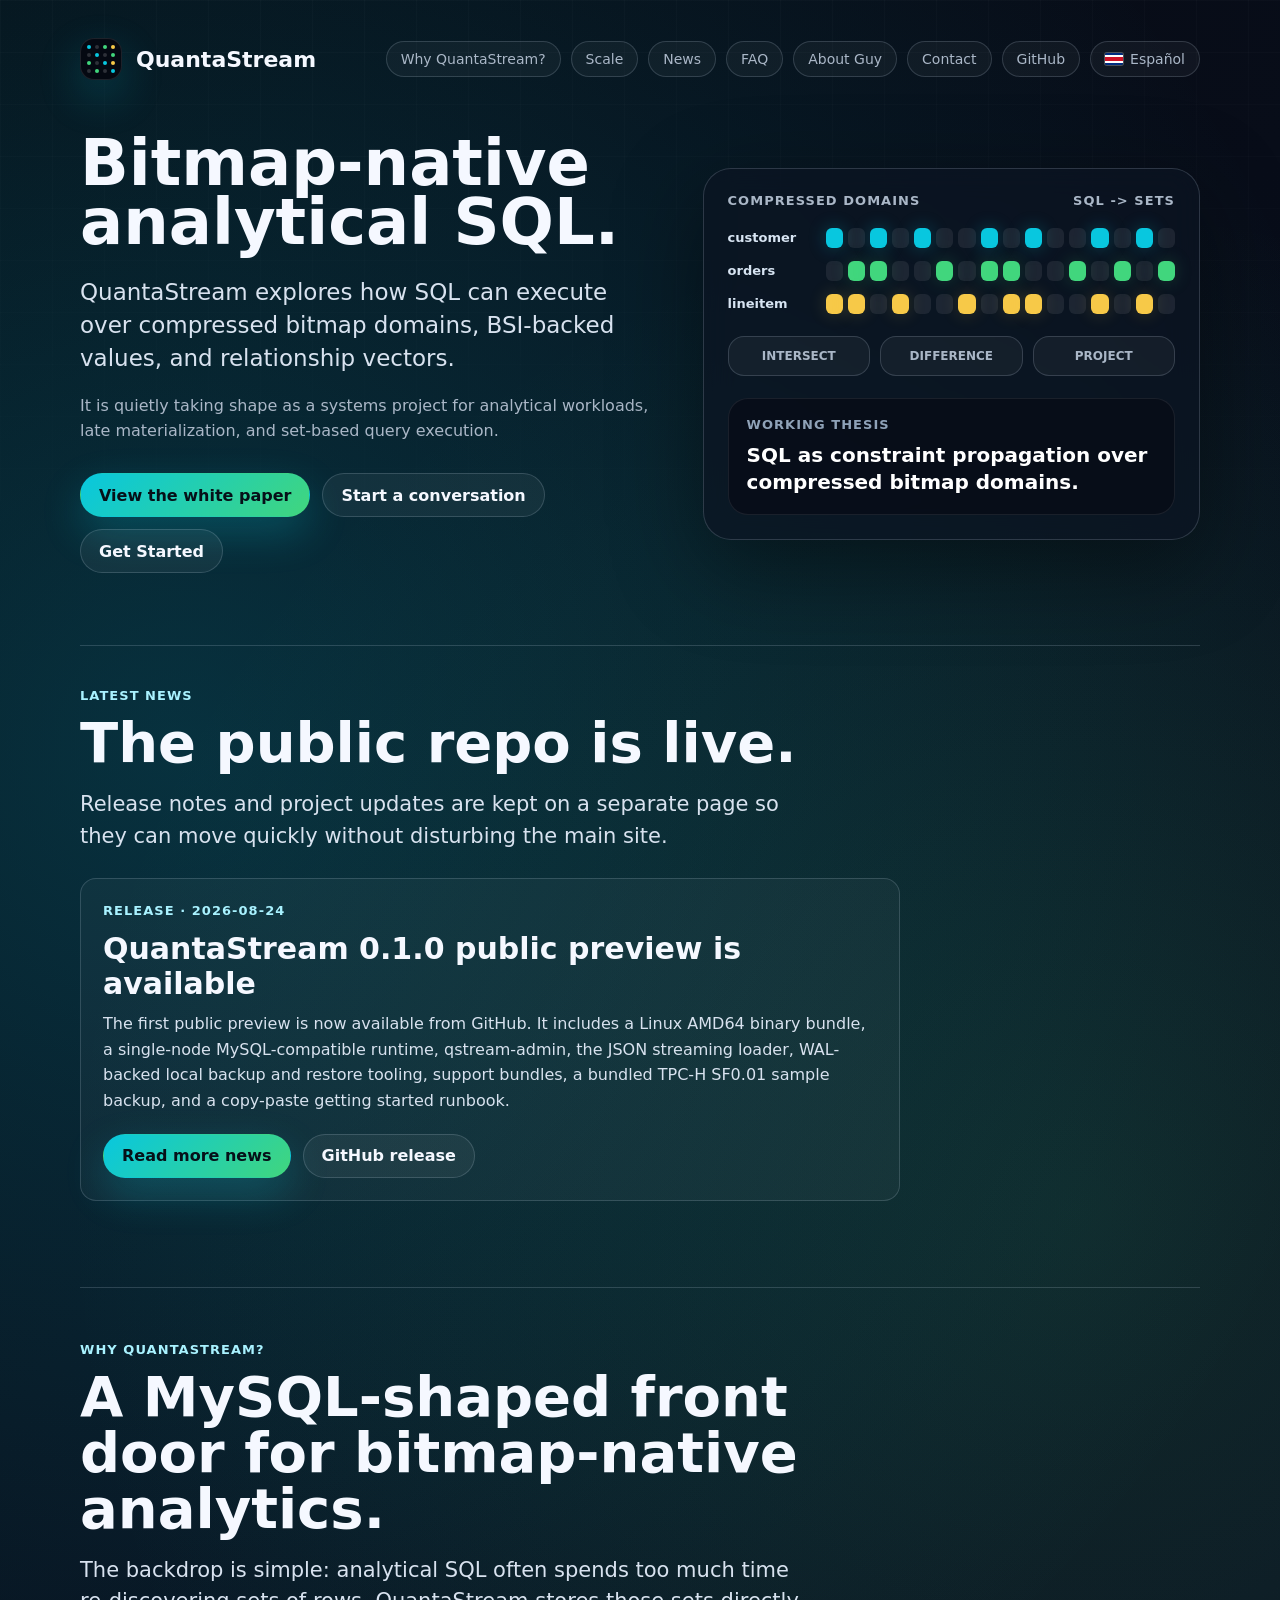
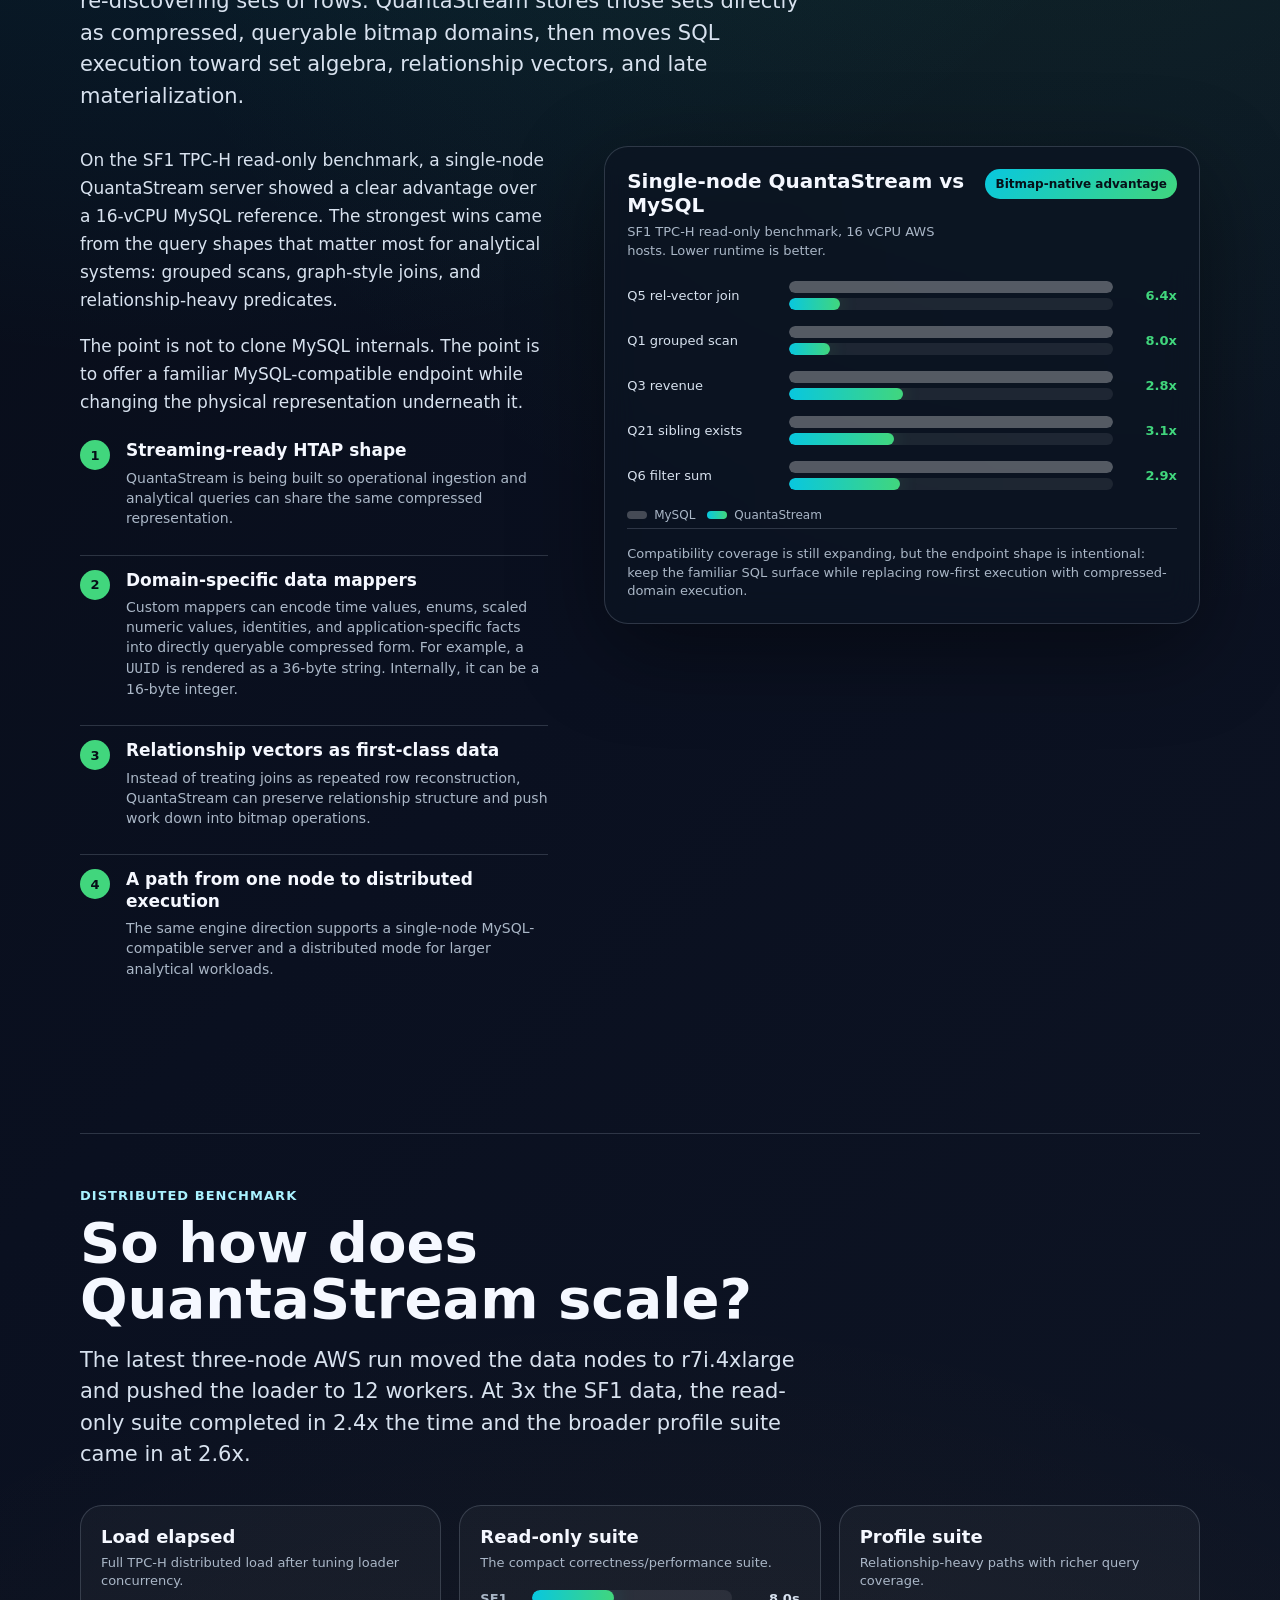
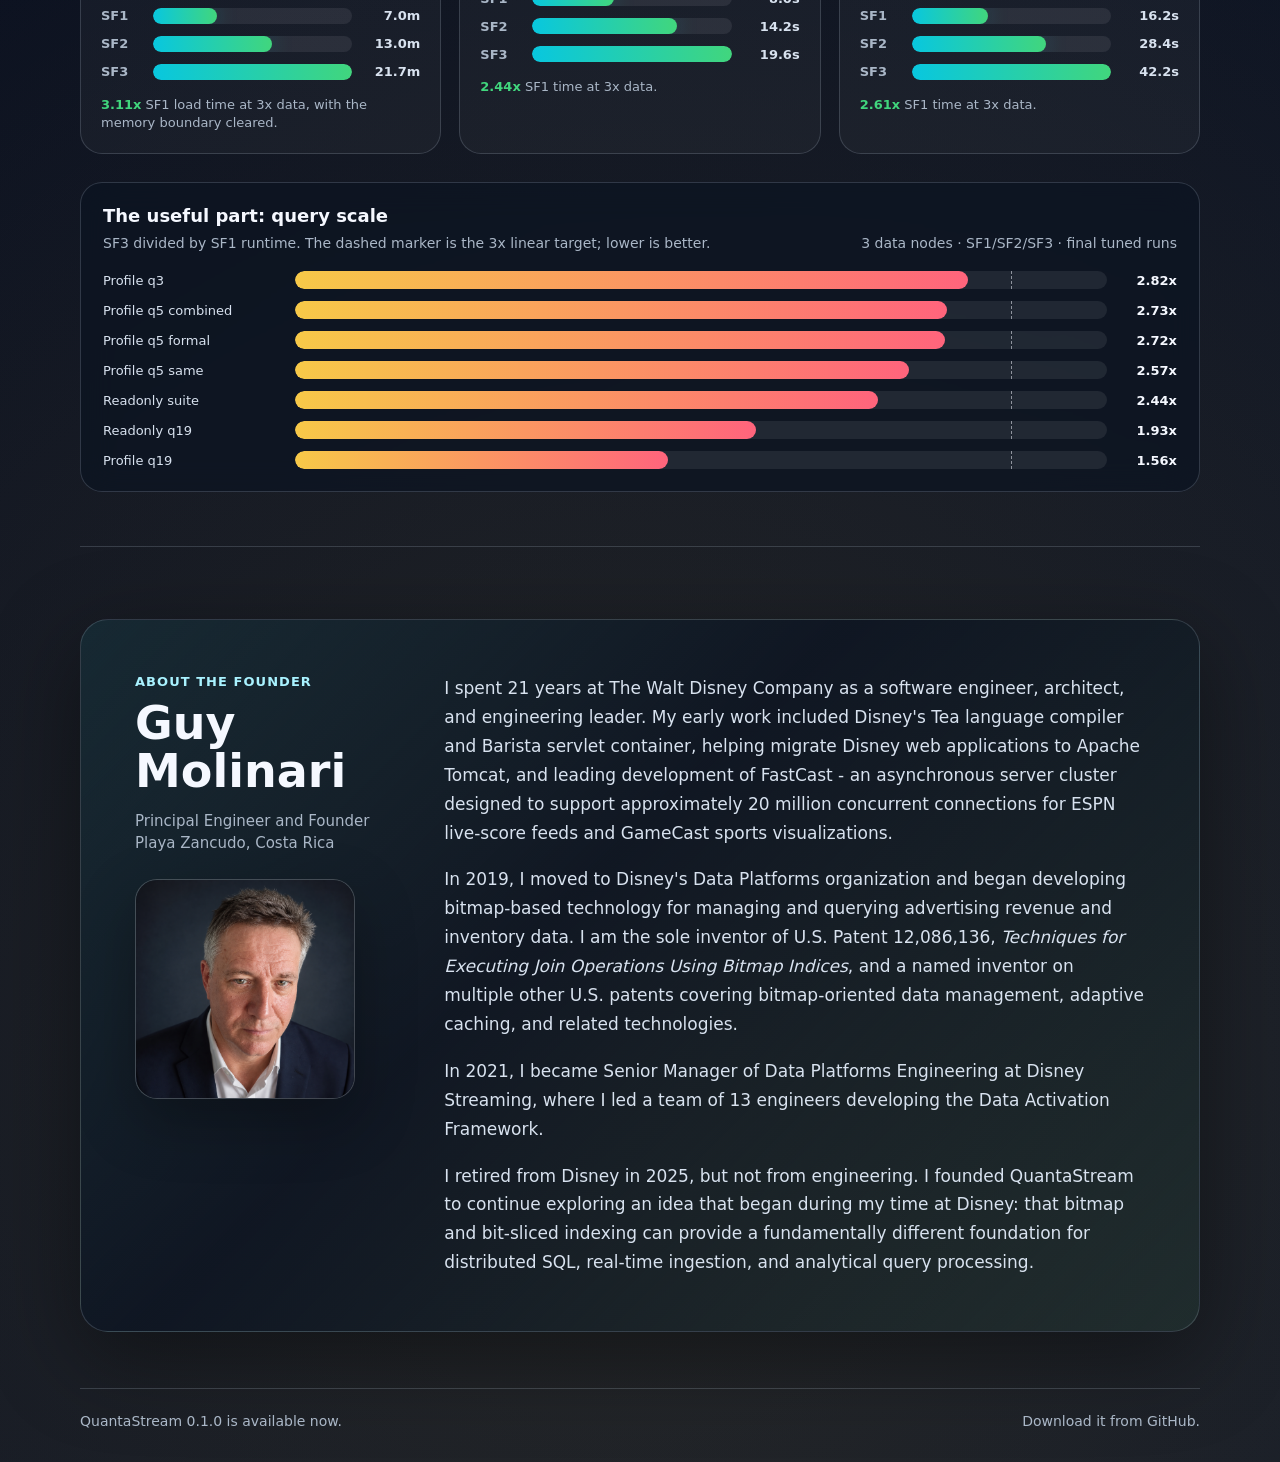
==== commit 81a37fe9: "Clarify relationship-vector benchmark label" ====
--- a/index.html
+++ b/index.html
@@ -1099,7 +1099,7 @@
 
           <div class="mysql-chart">
             <div class="mysql-row">
-              <span data-i18n="whyChartQ5">Q5 graph join</span>
+              <span data-i18n="whyChartQ5">Q5 rel-vector join</span>
               <span class="mysql-bars">
                 <span class="mysql-track" title="MySQL 10.996s"><span class="mysql-fill mysql" style="--bar:100%"></span></span>
                 <span class="mysql-track" title="QuantaStream 1.710s"><span class="mysql-fill qs" style="--bar:15.6%"></span></span>
@@ -1351,7 +1351,7 @@
         whyChartTitle: "Single-node QuantaStream vs MySQL",
         whyChartCopy: "SF1 TPC-H read-only benchmark, 16 vCPU AWS hosts. Lower runtime is better.",
         whyChartBadge: "Bitmap-native advantage",
-        whyChartQ5: "Q5 graph join",
+        whyChartQ5: "Q5 rel-vector join",
         whyChartQ1: "Q1 grouped scan",
         whyChartQ3: "Q3 revenue",
         whyChartQ21: "Q21 sibling exists",
@@ -1420,7 +1420,7 @@
         whyChartTitle: "QuantaStream de un nodo vs MySQL",
         whyChartCopy: "Benchmark TPC-H SF1 de solo lectura, hosts AWS de 16 vCPU. Menor runtime es mejor.",
         whyChartBadge: "Ventaja nativa de bitmaps",
-        whyChartQ5: "Q5 join de grafo",
+        whyChartQ5: "Q5 join vector-rel",
         whyChartQ1: "Q1 escaneo agrupado",
         whyChartQ3: "Q3 ingresos",
         whyChartQ21: "Q21 existencia sibling",
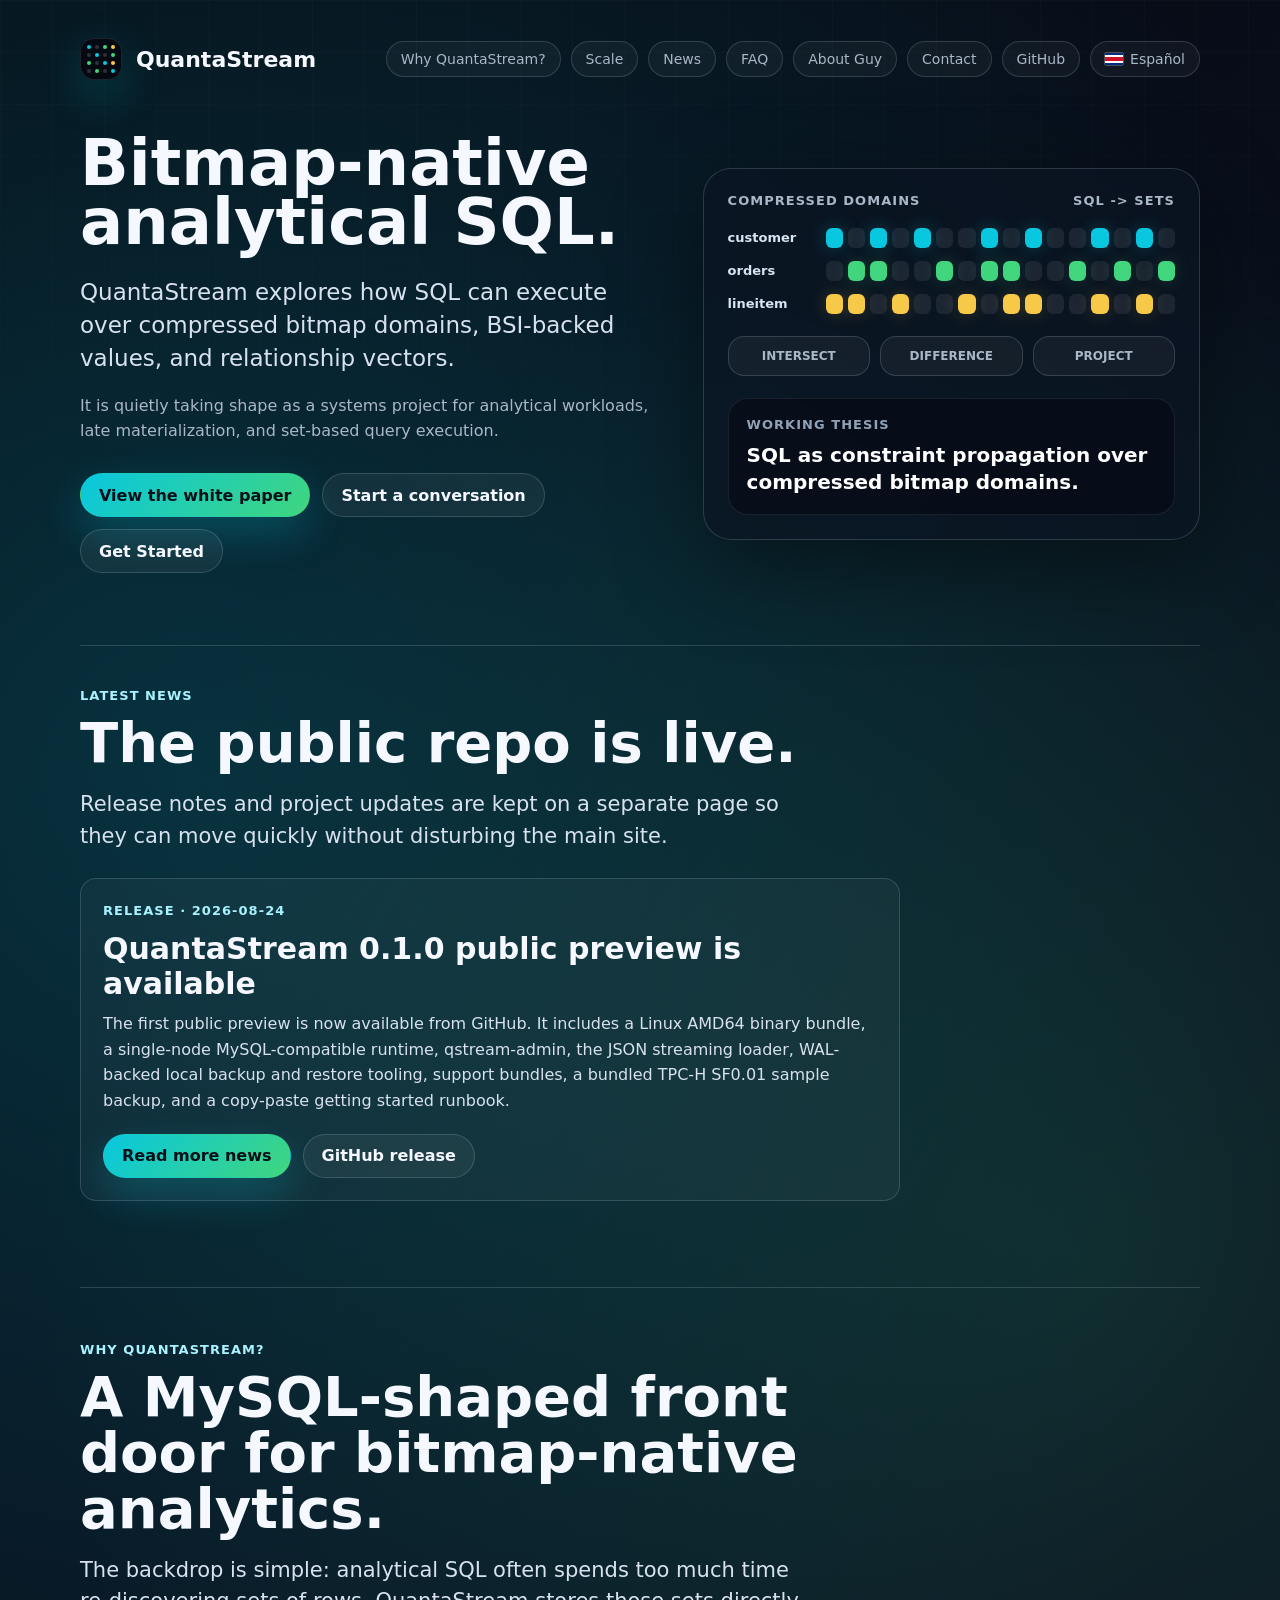
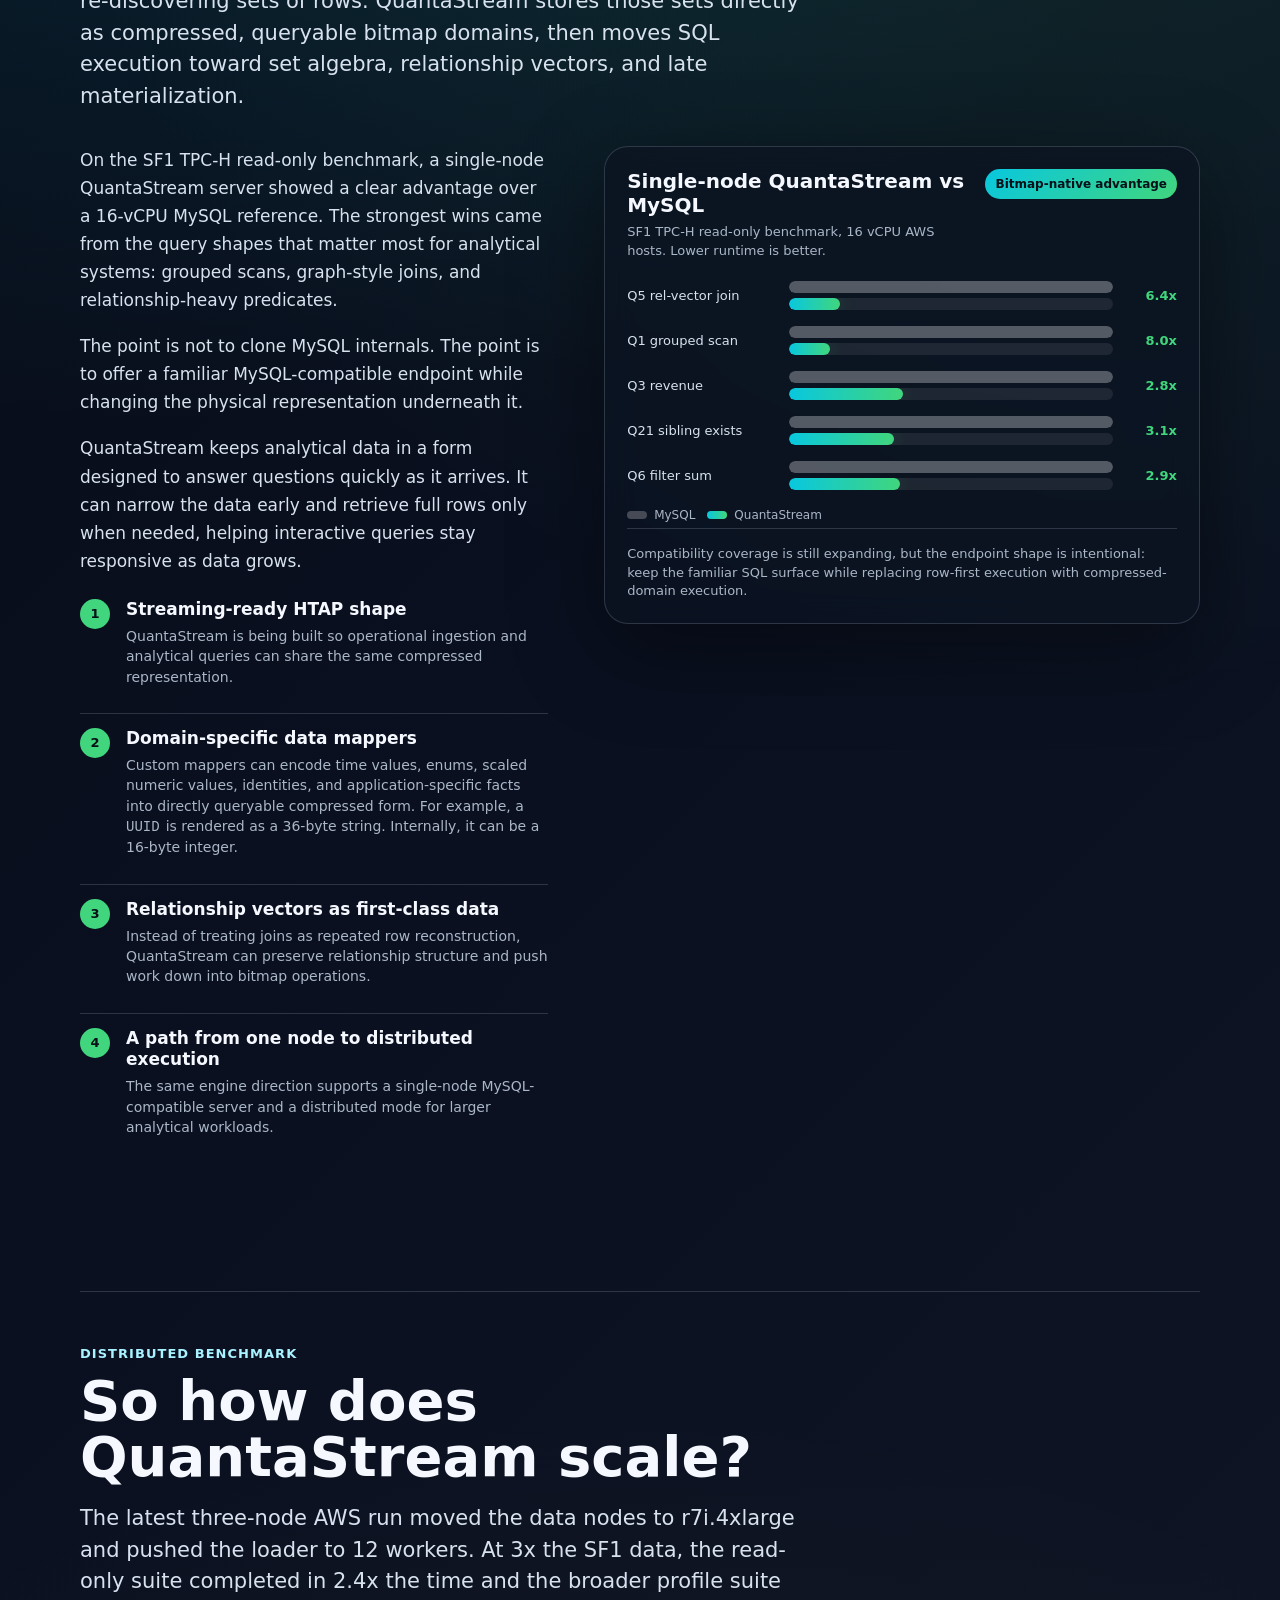
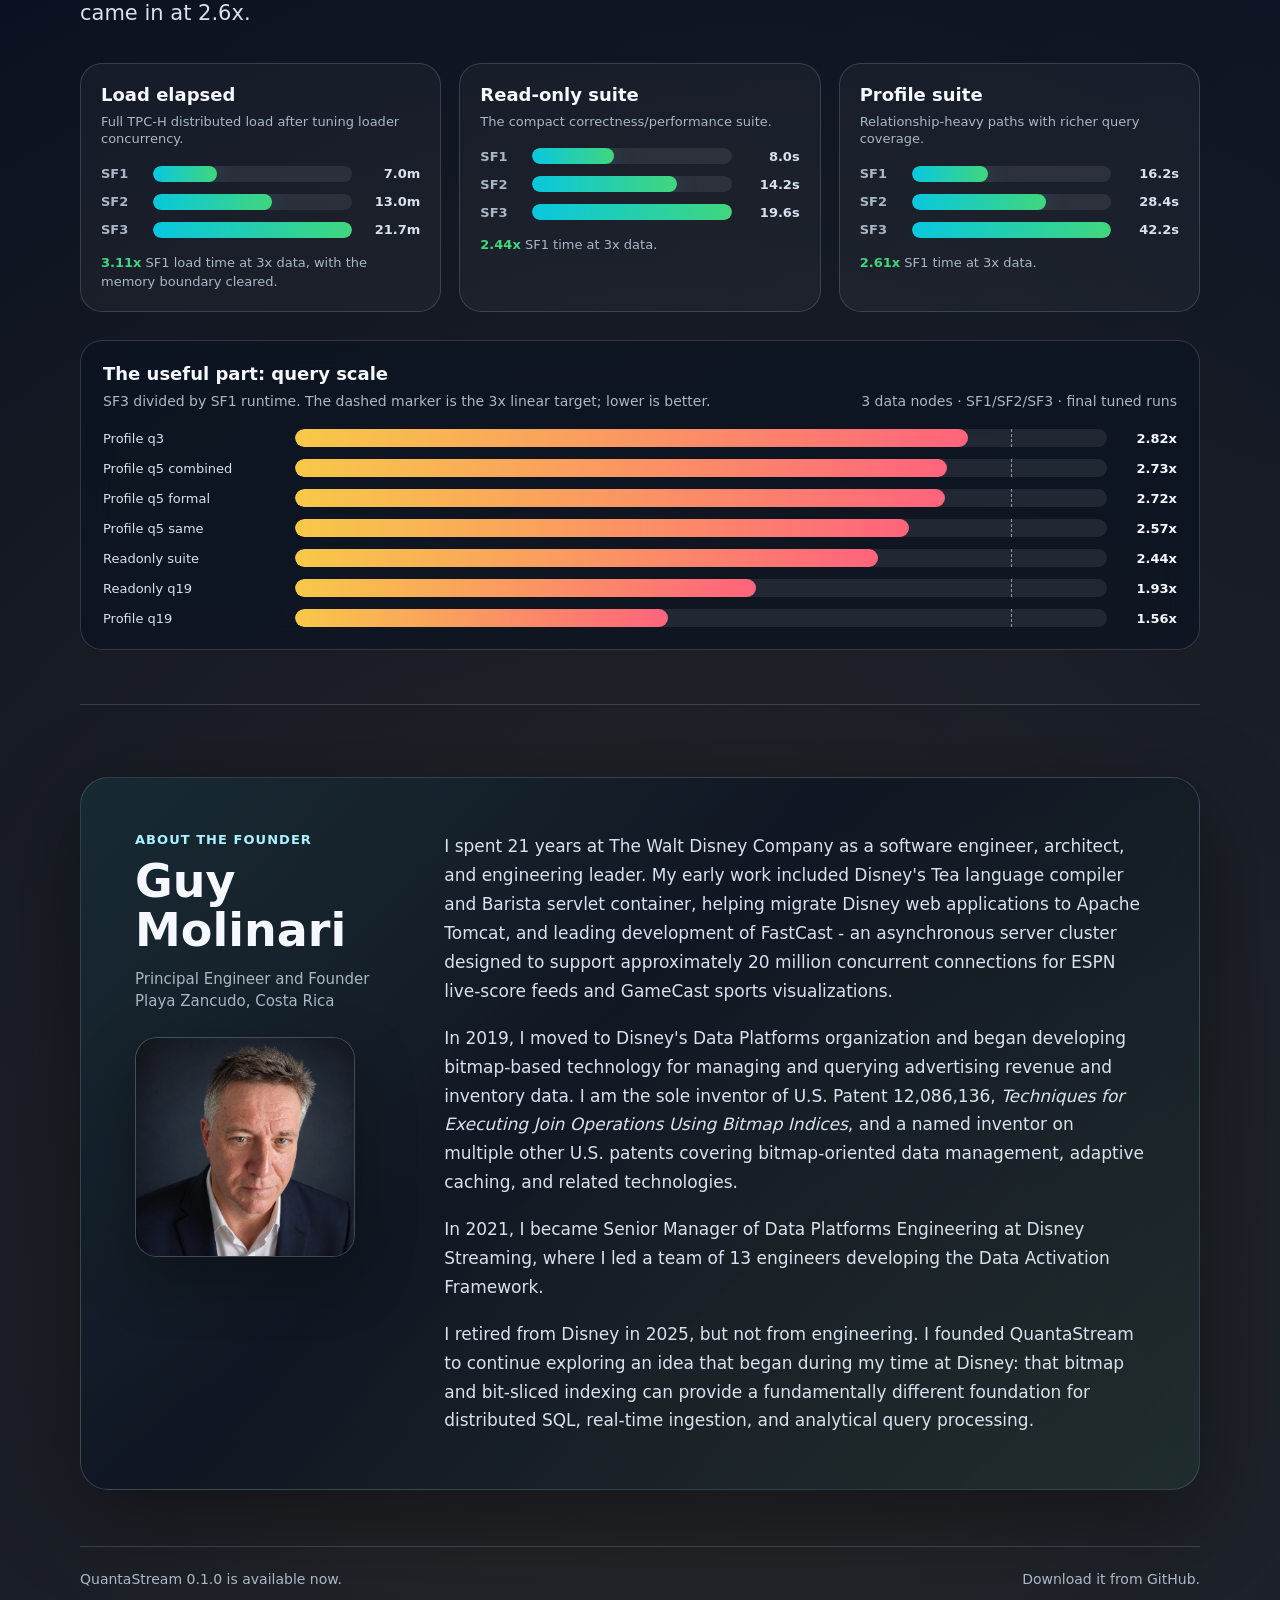
==== commit 0e757c43: "Soften the marketing copy a bit." ====
--- a/index.html
+++ b/index.html
@@ -1050,10 +1050,12 @@
           <div class="why-copy" data-lang-panel="en">
             <p>On the SF1 TPC-H read-only benchmark, a single-node QuantaStream server showed a clear advantage over a 16-vCPU MySQL reference. The strongest wins came from the query shapes that matter most for analytical systems: grouped scans, graph-style joins, and relationship-heavy predicates.</p>
             <p>The point is not to clone MySQL internals. The point is to offer a familiar MySQL-compatible endpoint while changing the physical representation underneath it.</p>
+            <p>QuantaStream keeps analytical data in a form designed to answer questions quickly as it arrives. It can narrow the data early and retrieve full rows only when needed, helping interactive queries stay responsive as data grows.</p>
           </div>
           <div class="why-copy" data-lang-panel="es" lang="es" hidden>
             <p>En el benchmark TPC-H de solo lectura SF1, un servidor QuantaStream de un solo nodo mostró una ventaja clara frente a una referencia MySQL de 16 vCPU. Las mayores ventajas aparecieron en las formas de consulta que más importan para sistemas analíticos: escaneos agrupados, joins con forma de grafo y predicados intensivos en relaciones.</p>
             <p>La idea no es clonar los internos de MySQL. La idea es ofrecer un endpoint familiar compatible con MySQL mientras cambia la representación física debajo.</p>
+            <p>QuantaStream mantiene los datos analíticos en una forma diseñada para responder preguntas rápidamente a medida que llegan. Puede reducir los datos desde el principio y recuperar filas completas solo cuando se necesitan, lo que ayuda a mantener ágiles las consultas interactivas a medida que crecen los datos.</p>
           </div>
 
           <div class="why-points">
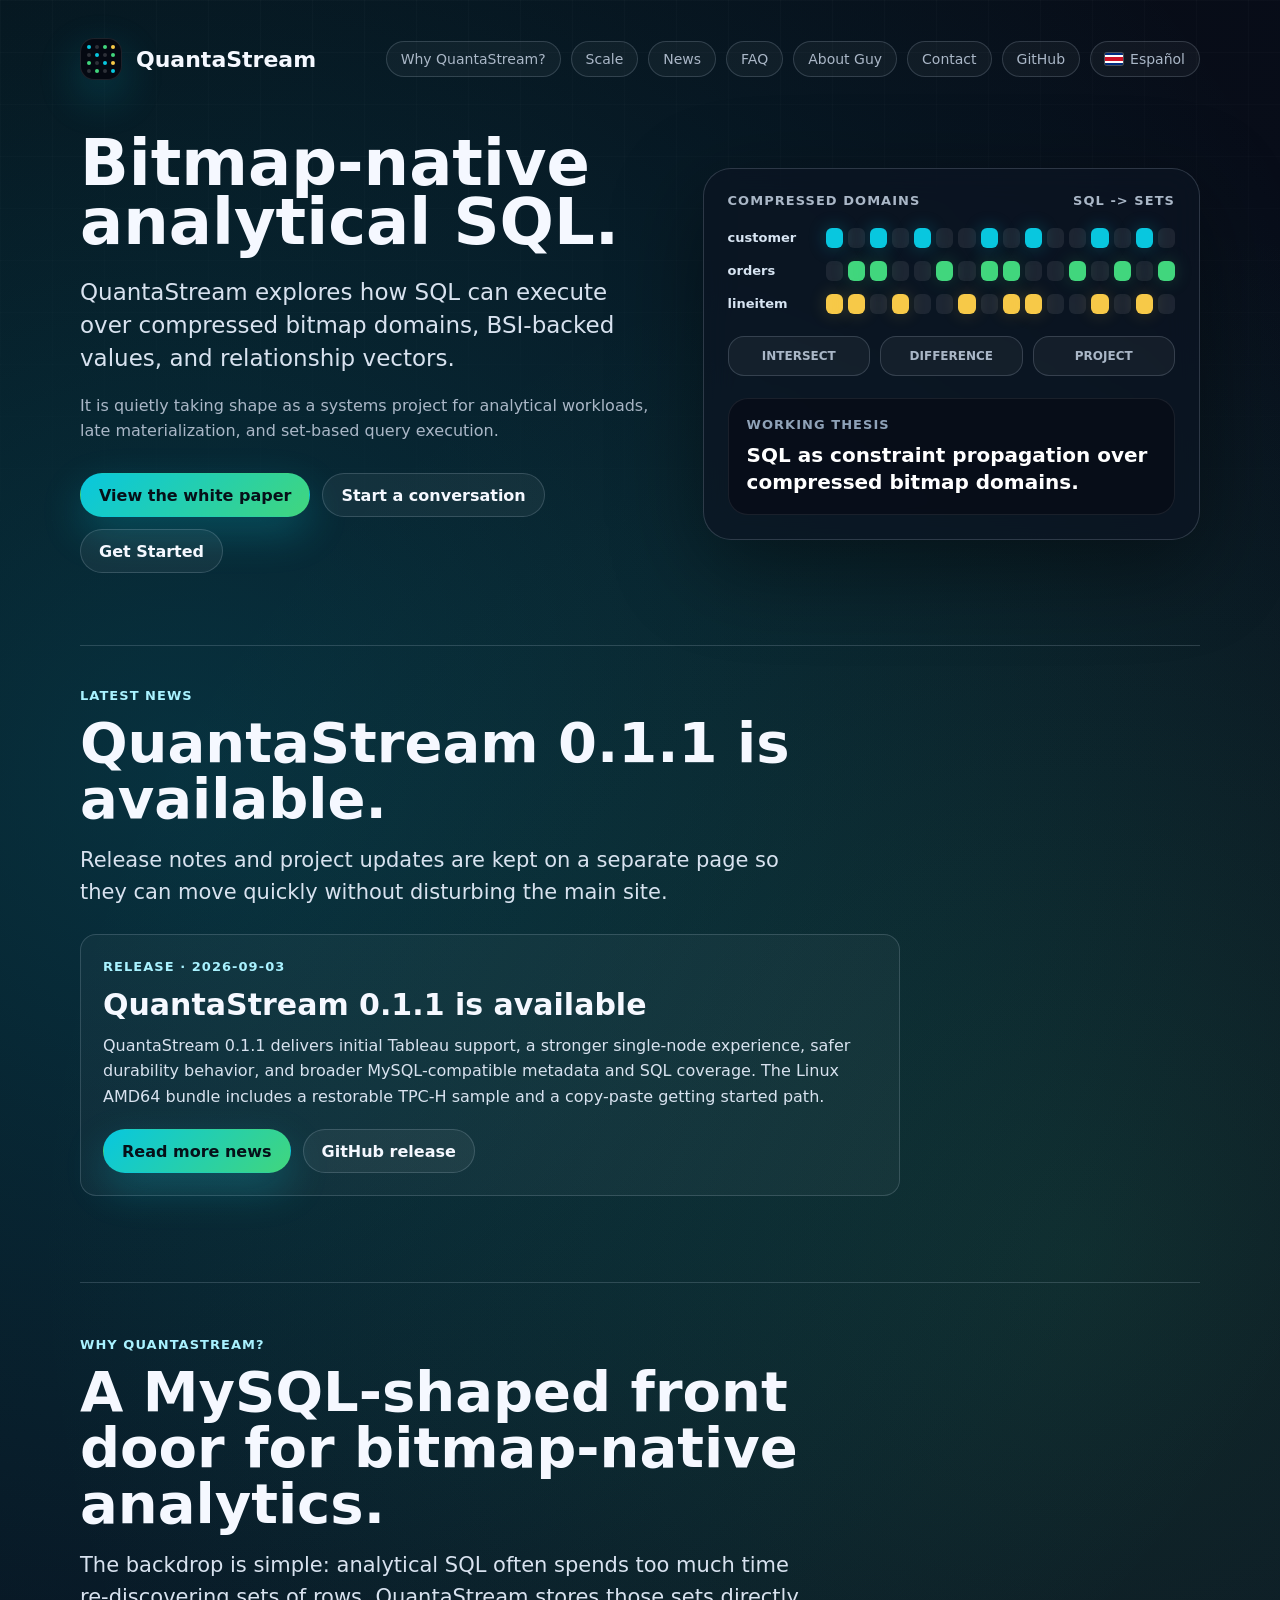
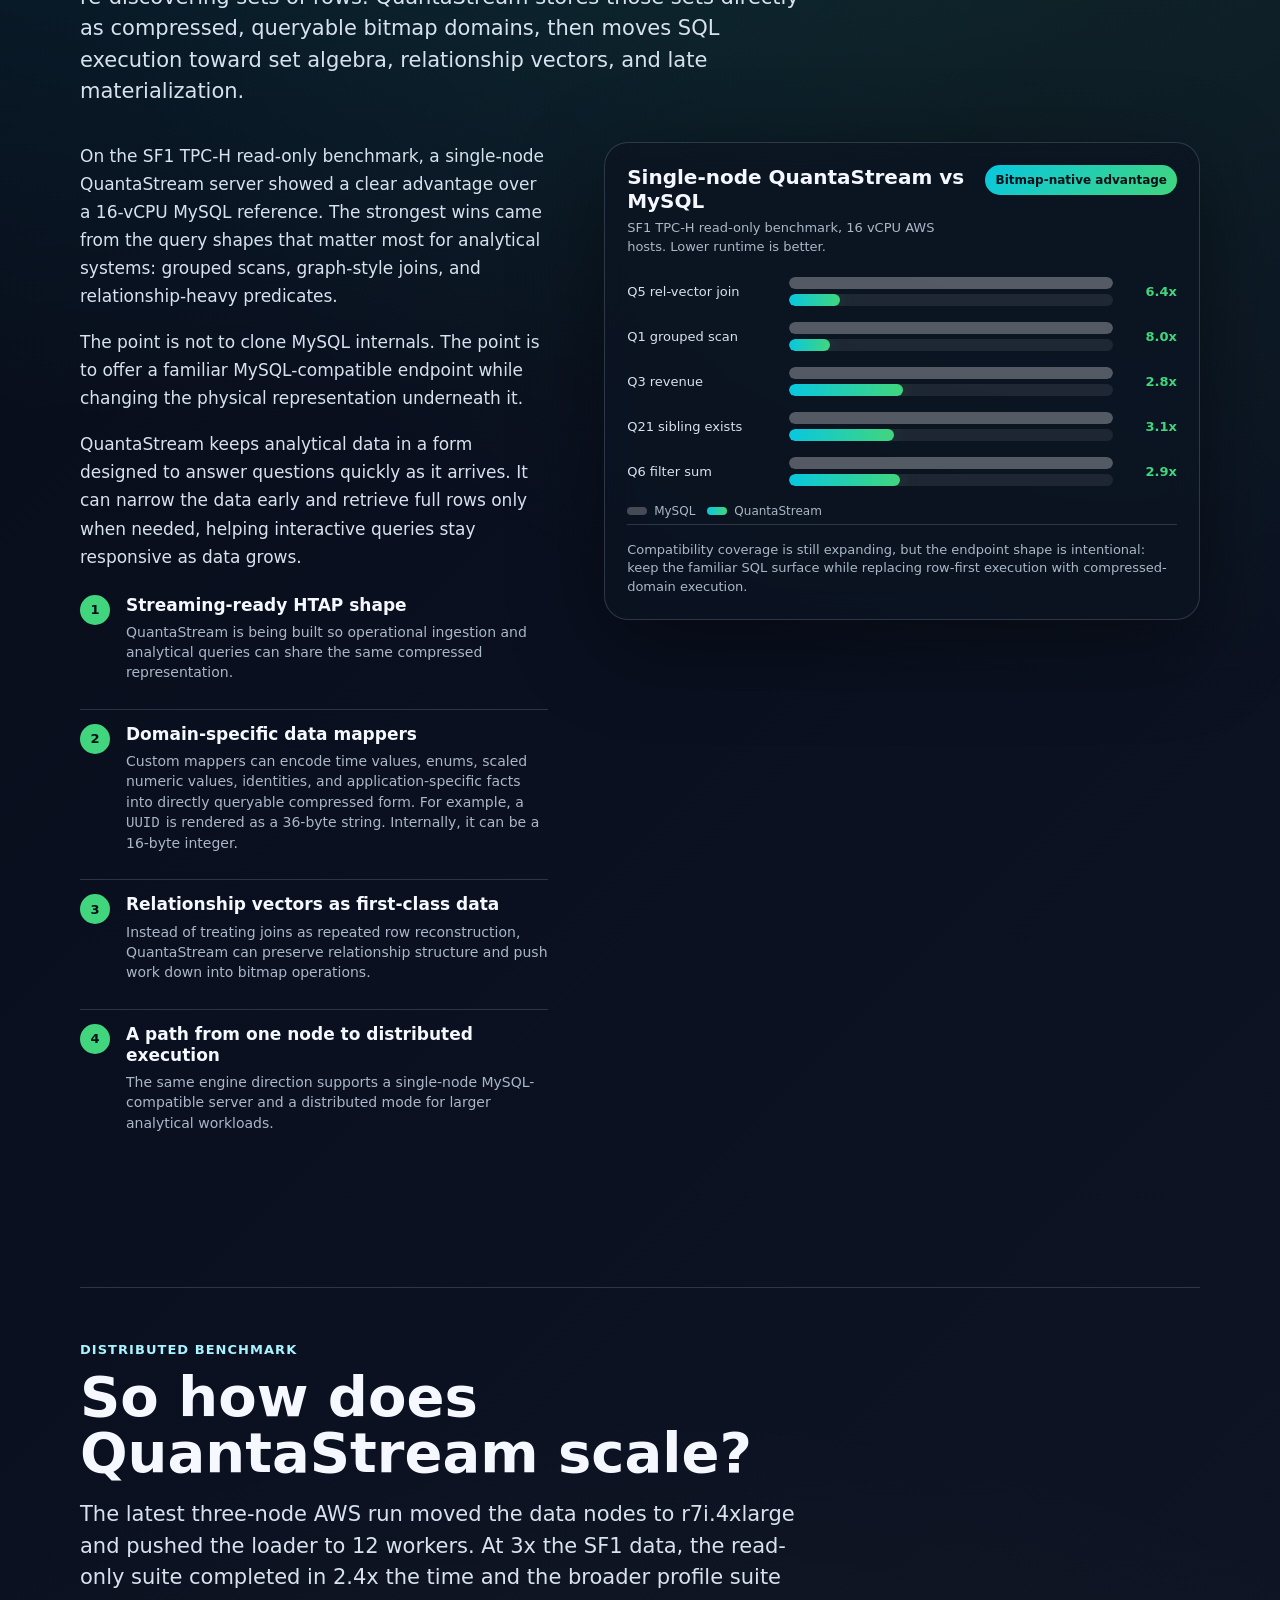
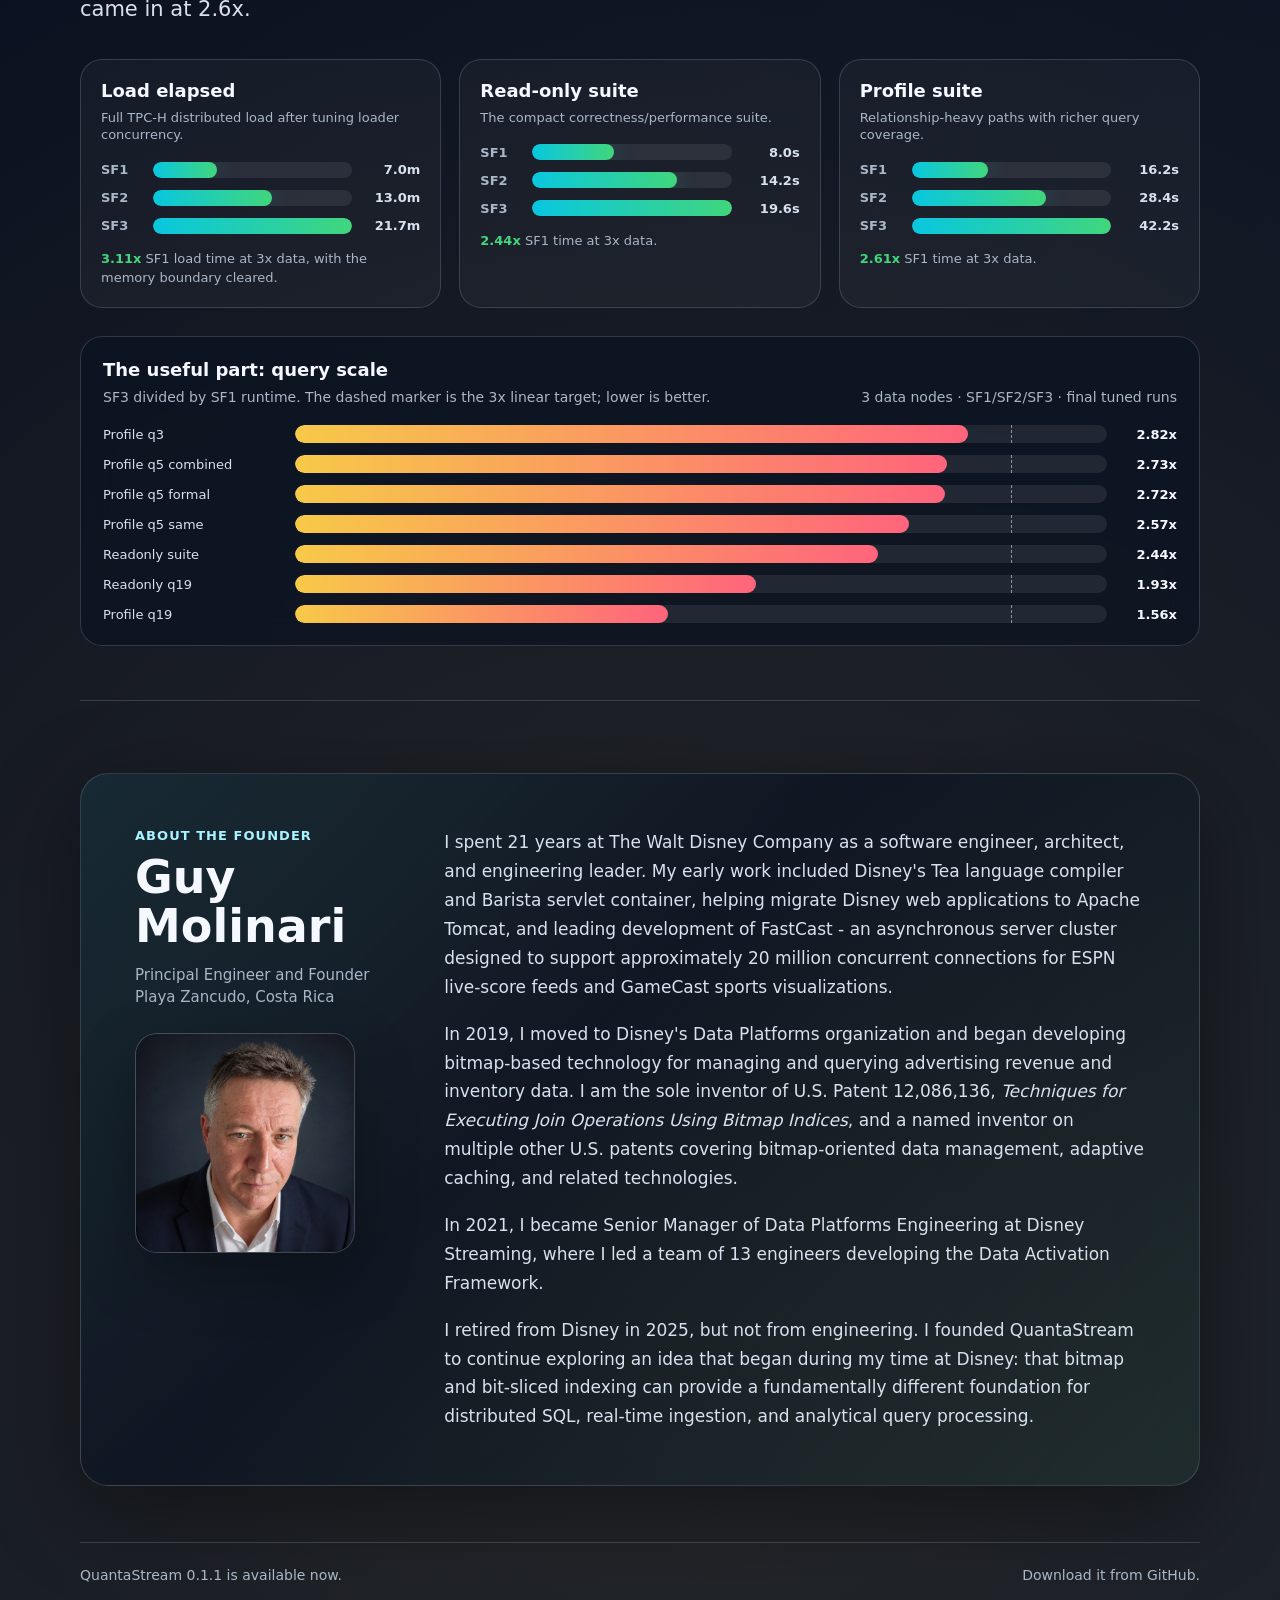
==== commit b285a985: "Announce QuantaStream 0.1.1 and migration preview" ====
--- a/index.html
+++ b/index.html
@@ -1309,8 +1309,8 @@
     </section>
 
     <footer class="closing">
-      <span data-i18n="footerStatus">QuantaStream 0.1.0 is available now.</span>
-      <span data-i18n="footerMore"><a href="https://github.com/QuantaStream/quantastream/releases/tag/v0.1.0">Download it from GitHub.</a></span>
+      <span data-i18n="footerStatus">QuantaStream 0.1.1 is available now.</span>
+      <span data-i18n="footerMore"><a href="https://github.com/QuantaStream/quantastream/releases/tag/v0.1.1">Download it from GitHub.</a></span>
     </footer>
   </div>
   <script src="assets/news-data.js"></script>
@@ -1324,7 +1324,7 @@
         navAbout: "About Guy",
         navContact: "Contact",
         newsLabel: "Latest news",
-        newsTitle: "The public repo is live.",
+        newsTitle: "QuantaStream 0.1.1 is available.",
         newsIntro: "Release notes and project updates are kept on a separate page so they can move quickly without disturbing the main site.",
         newsMore: "Read more news",
         heroTitle: "Bitmap-native analytical SQL.",
@@ -1380,8 +1380,8 @@
         scaleHotTitle: "The useful part: query scale",
         scaleHotCopy: "SF3 divided by SF1 runtime. The dashed marker is the 3x linear target; lower is better.",
         scaleHotMeta: "3 data nodes · SF1/SF2/SF3 · final tuned runs",
-        footerStatus: "QuantaStream 0.1.0 is available now.",
-        footerMore: "<a href=\"https://github.com/QuantaStream/quantastream/releases/tag/v0.1.0\">Download it from GitHub.</a>",
+        footerStatus: "QuantaStream 0.1.1 is available now.",
+        footerMore: "<a href=\"https://github.com/QuantaStream/quantastream/releases/tag/v0.1.1\">Download it from GitHub.</a>",
         toggleLabel: "<span class=\"flag-icon flag-cr\" aria-hidden=\"true\"></span><span>Español</span>",
         toggleAria: "Cambiar idioma a español"
       },
@@ -1393,7 +1393,7 @@
         navAbout: "Sobre Guy",
         navContact: "Contacto",
         newsLabel: "Noticias",
-        newsTitle: "El repositorio público está disponible.",
+        newsTitle: "QuantaStream 0.1.1 ya está disponible.",
         newsIntro: "Las notas de lanzamiento y novedades del proyecto viven en una página separada para poder actualizarlas sin tocar la página principal.",
         newsMore: "Leer más noticias",
         heroTitle: "SQL analítico nativo de bitmaps.",
@@ -1449,8 +1449,8 @@
         scaleHotTitle: "Lo importante: escala de consultas",
         scaleHotCopy: "Runtime de SF3 dividido por SF1. La marca punteada es el objetivo lineal de 3x; más bajo es mejor.",
         scaleHotMeta: "3 nodos de datos · SF1/SF2/SF3 · corridas finales ajustadas",
-        footerStatus: "QuantaStream 0.1.0 ya está disponible.",
-        footerMore: "<a href=\"https://github.com/QuantaStream/quantastream/releases/tag/v0.1.0\">Descárgalo desde GitHub.</a>",
+        footerStatus: "QuantaStream 0.1.1 ya está disponible.",
+        footerMore: "<a href=\"https://github.com/QuantaStream/quantastream/releases/tag/v0.1.1\">Descárgalo desde GitHub.</a>",
         toggleLabel: "<span class=\"flag-icon flag-us\" aria-hidden=\"true\"></span><span>English</span>",
         toggleAria: "Switch language to English"
       }
@@ -1478,7 +1478,7 @@
         <p>${item.summary}</p>
         <div class="actions">
           <a class="button primary" href="${localizedHref("news.html", language)}">${translations[language].newsMore}</a>
-          <a class="button secondary" href="https://github.com/QuantaStream/quantastream/releases/tag/v0.1.0">GitHub release</a>
+          <a class="button secondary" href="https://github.com/QuantaStream/quantastream/releases/tag/v0.1.1">GitHub release</a>
         </div>
       `;
     }
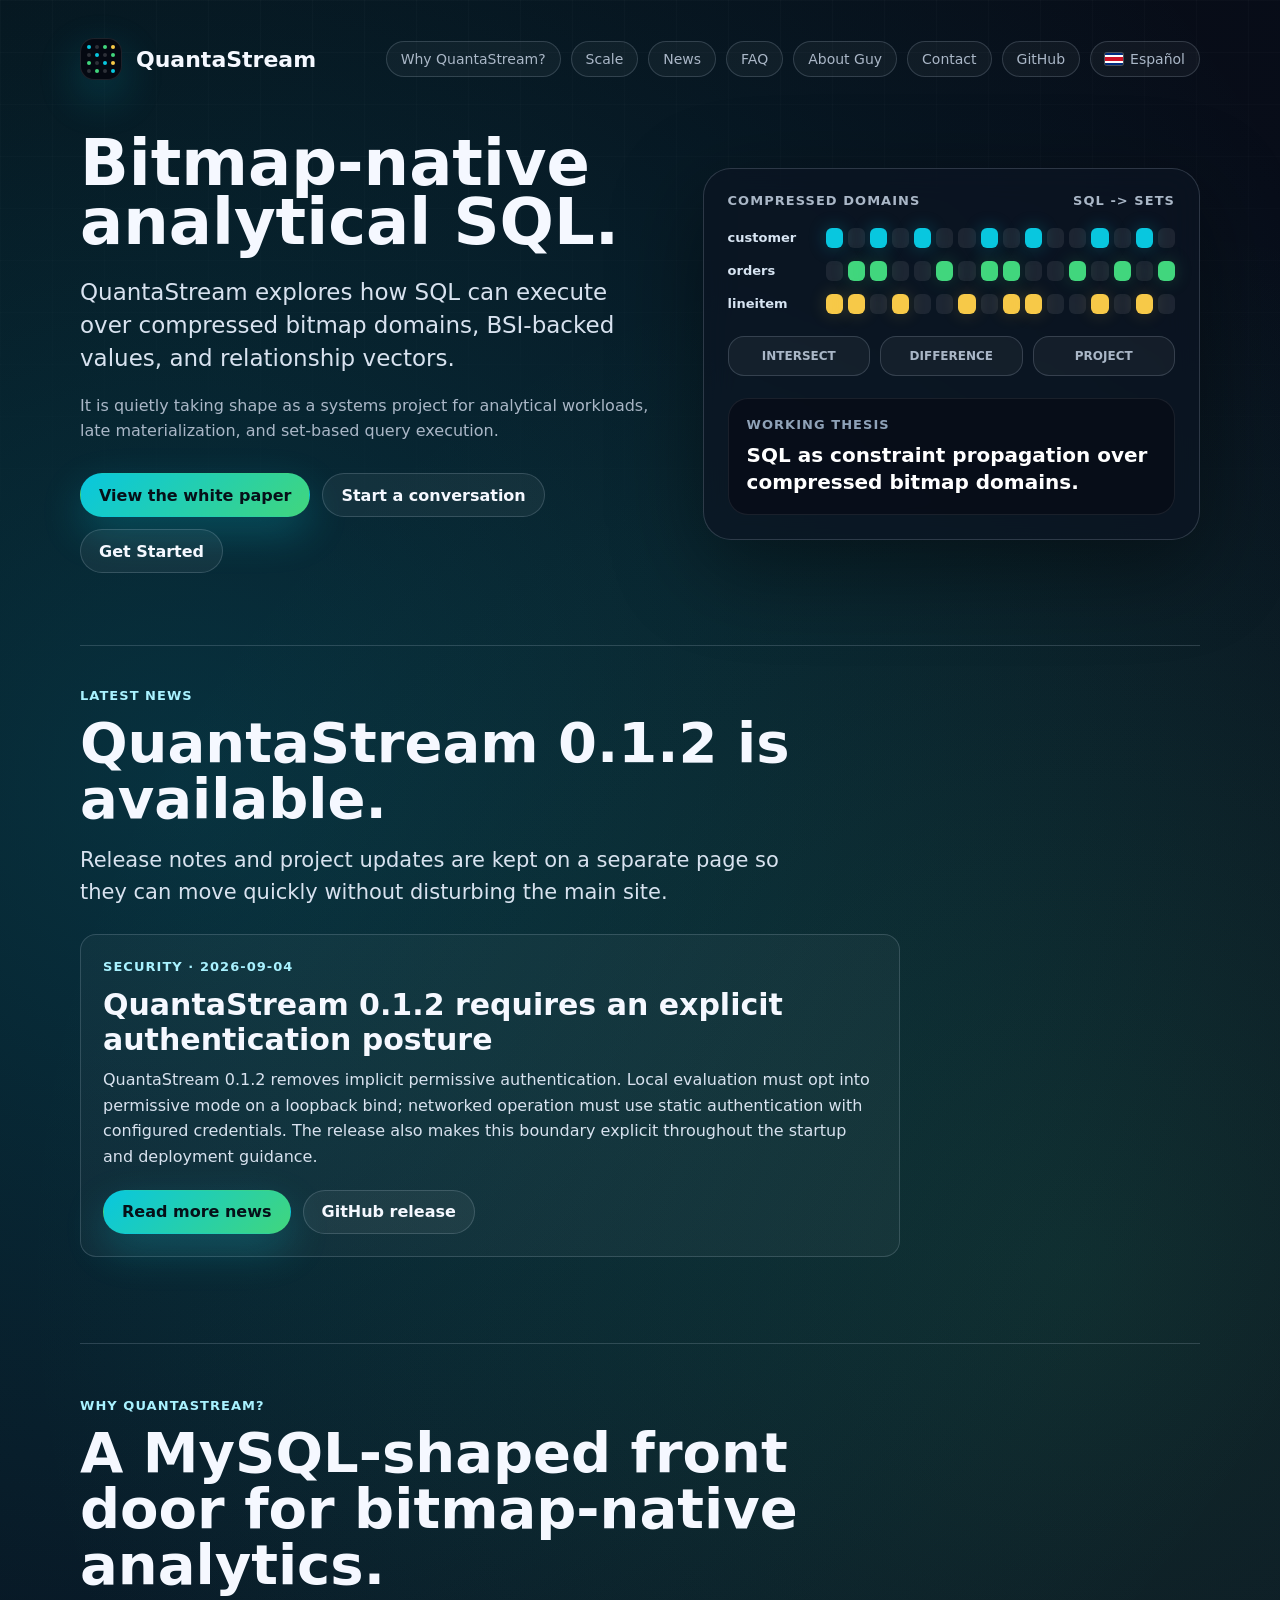
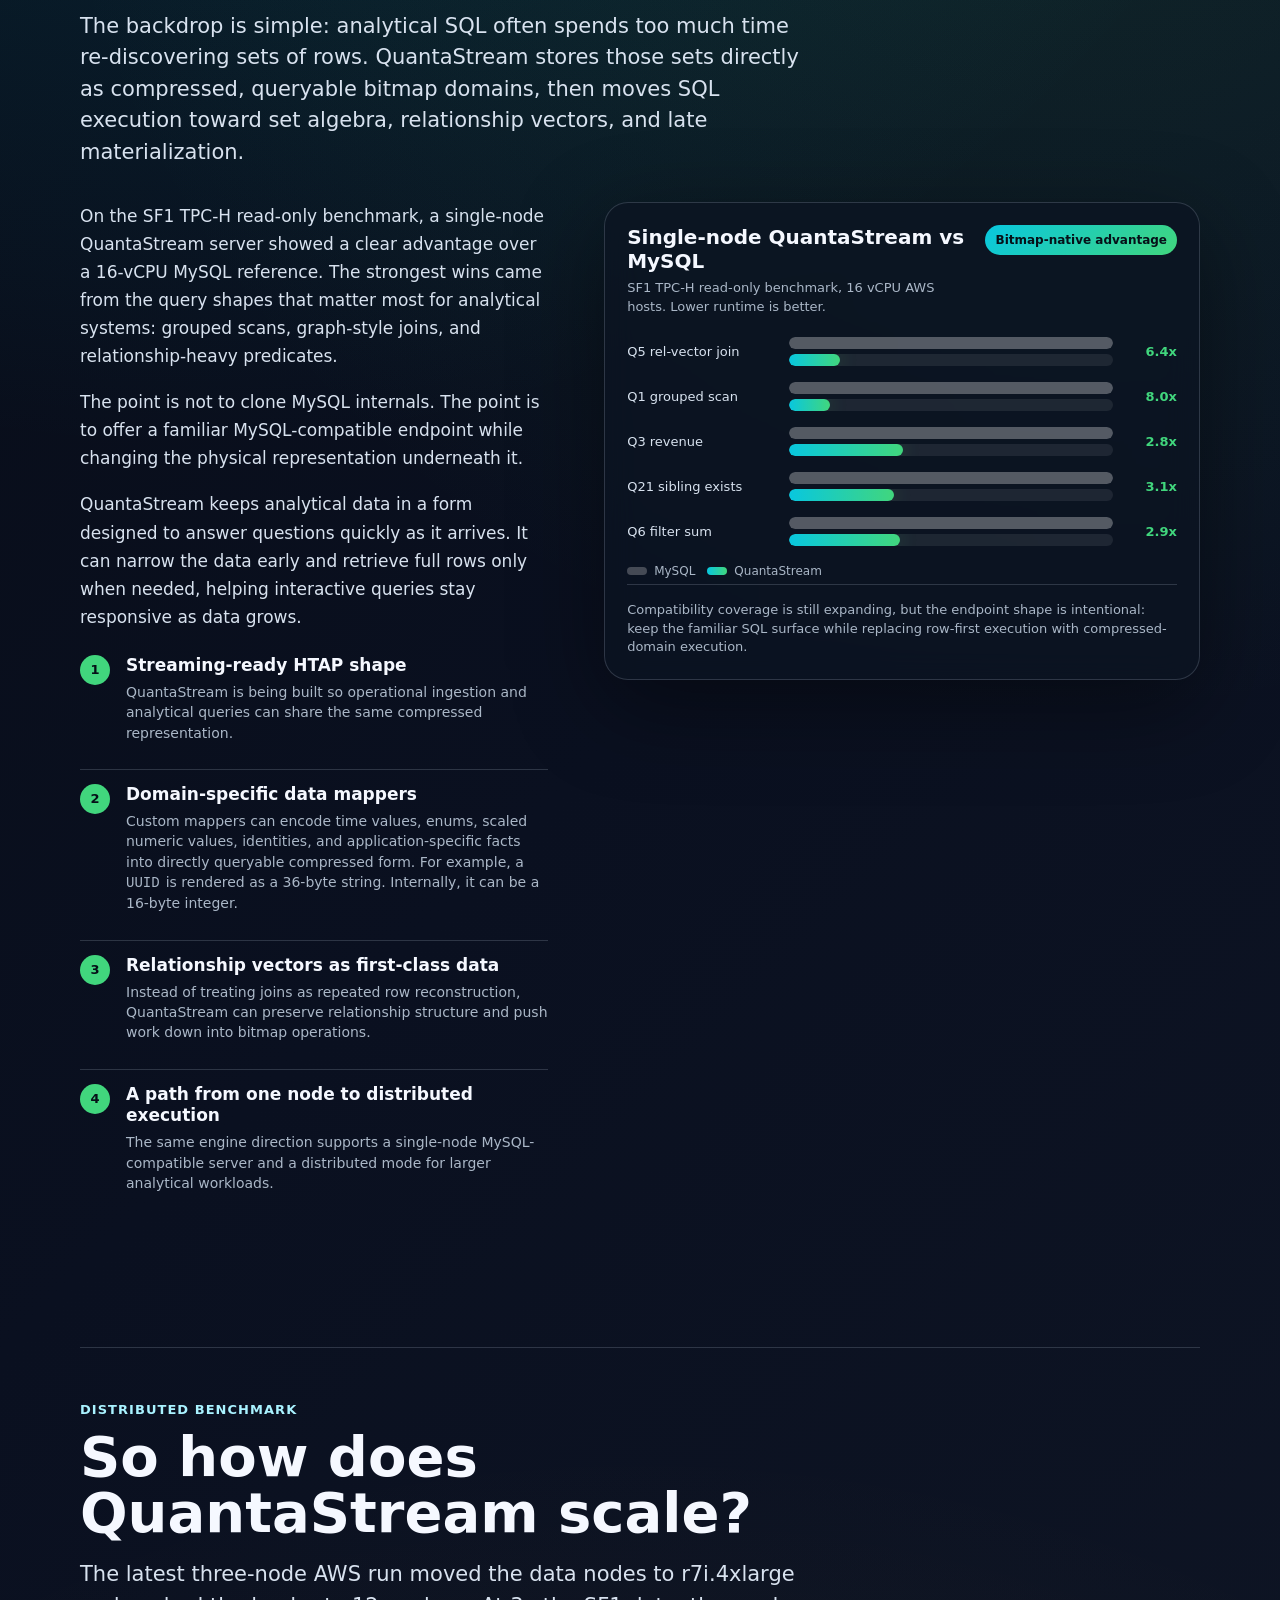
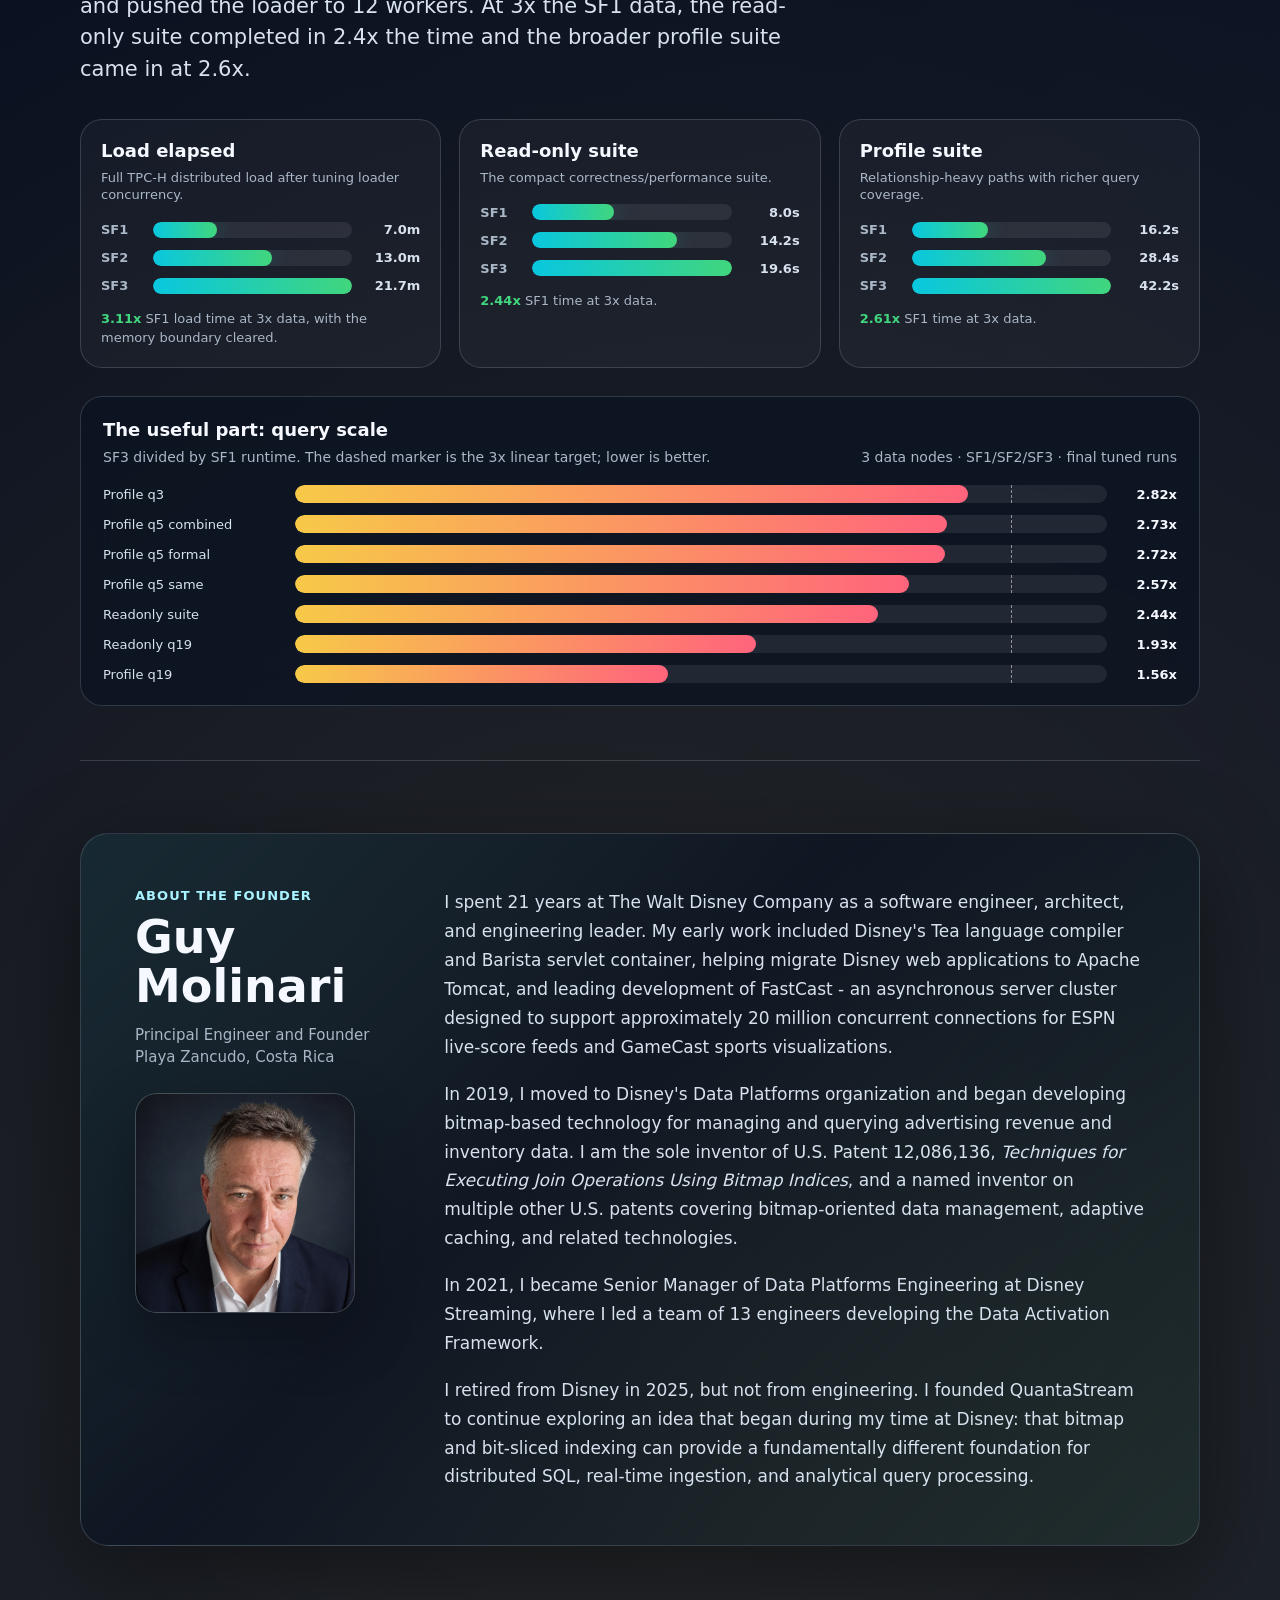
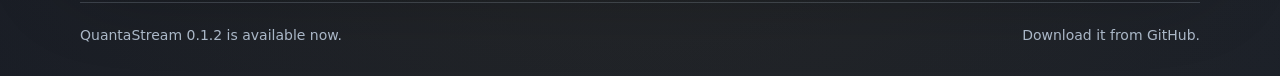
==== commit aaf5bcfd: "Announce QuantaStream 0.1.2" ====
--- a/index.html
+++ b/index.html
@@ -1309,8 +1309,8 @@
     </section>
 
     <footer class="closing">
-      <span data-i18n="footerStatus">QuantaStream 0.1.1 is available now.</span>
-      <span data-i18n="footerMore"><a href="https://github.com/QuantaStream/quantastream/releases/tag/v0.1.1">Download it from GitHub.</a></span>
+      <span data-i18n="footerStatus">QuantaStream 0.1.2 is available now.</span>
+      <span data-i18n="footerMore"><a href="https://github.com/QuantaStream/quantastream/releases/tag/v0.1.2">Download it from GitHub.</a></span>
     </footer>
   </div>
   <script src="assets/news-data.js"></script>
@@ -1324,7 +1324,7 @@
         navAbout: "About Guy",
         navContact: "Contact",
         newsLabel: "Latest news",
-        newsTitle: "QuantaStream 0.1.1 is available.",
+        newsTitle: "QuantaStream 0.1.2 is available.",
         newsIntro: "Release notes and project updates are kept on a separate page so they can move quickly without disturbing the main site.",
         newsMore: "Read more news",
         heroTitle: "Bitmap-native analytical SQL.",
@@ -1380,8 +1380,8 @@
         scaleHotTitle: "The useful part: query scale",
         scaleHotCopy: "SF3 divided by SF1 runtime. The dashed marker is the 3x linear target; lower is better.",
         scaleHotMeta: "3 data nodes · SF1/SF2/SF3 · final tuned runs",
-        footerStatus: "QuantaStream 0.1.1 is available now.",
-        footerMore: "<a href=\"https://github.com/QuantaStream/quantastream/releases/tag/v0.1.1\">Download it from GitHub.</a>",
+        footerStatus: "QuantaStream 0.1.2 is available now.",
+        footerMore: "<a href=\"https://github.com/QuantaStream/quantastream/releases/tag/v0.1.2\">Download it from GitHub.</a>",
         toggleLabel: "<span class=\"flag-icon flag-cr\" aria-hidden=\"true\"></span><span>Español</span>",
         toggleAria: "Cambiar idioma a español"
       },
@@ -1393,7 +1393,7 @@
         navAbout: "Sobre Guy",
         navContact: "Contacto",
         newsLabel: "Noticias",
-        newsTitle: "QuantaStream 0.1.1 ya está disponible.",
+        newsTitle: "QuantaStream 0.1.2 ya está disponible.",
         newsIntro: "Las notas de lanzamiento y novedades del proyecto viven en una página separada para poder actualizarlas sin tocar la página principal.",
         newsMore: "Leer más noticias",
         heroTitle: "SQL analítico nativo de bitmaps.",
@@ -1449,8 +1449,8 @@
         scaleHotTitle: "Lo importante: escala de consultas",
         scaleHotCopy: "Runtime de SF3 dividido por SF1. La marca punteada es el objetivo lineal de 3x; más bajo es mejor.",
         scaleHotMeta: "3 nodos de datos · SF1/SF2/SF3 · corridas finales ajustadas",
-        footerStatus: "QuantaStream 0.1.1 ya está disponible.",
-        footerMore: "<a href=\"https://github.com/QuantaStream/quantastream/releases/tag/v0.1.1\">Descárgalo desde GitHub.</a>",
+        footerStatus: "QuantaStream 0.1.2 ya está disponible.",
+        footerMore: "<a href=\"https://github.com/QuantaStream/quantastream/releases/tag/v0.1.2\">Descárgalo desde GitHub.</a>",
         toggleLabel: "<span class=\"flag-icon flag-us\" aria-hidden=\"true\"></span><span>English</span>",
         toggleAria: "Switch language to English"
       }
@@ -1478,7 +1478,7 @@
         <p>${item.summary}</p>
         <div class="actions">
           <a class="button primary" href="${localizedHref("news.html", language)}">${translations[language].newsMore}</a>
-          <a class="button secondary" href="https://github.com/QuantaStream/quantastream/releases/tag/v0.1.1">GitHub release</a>
+          <a class="button secondary" href="https://github.com/QuantaStream/quantastream/releases/tag/v0.1.2">GitHub release</a>
         </div>
       `;
     }
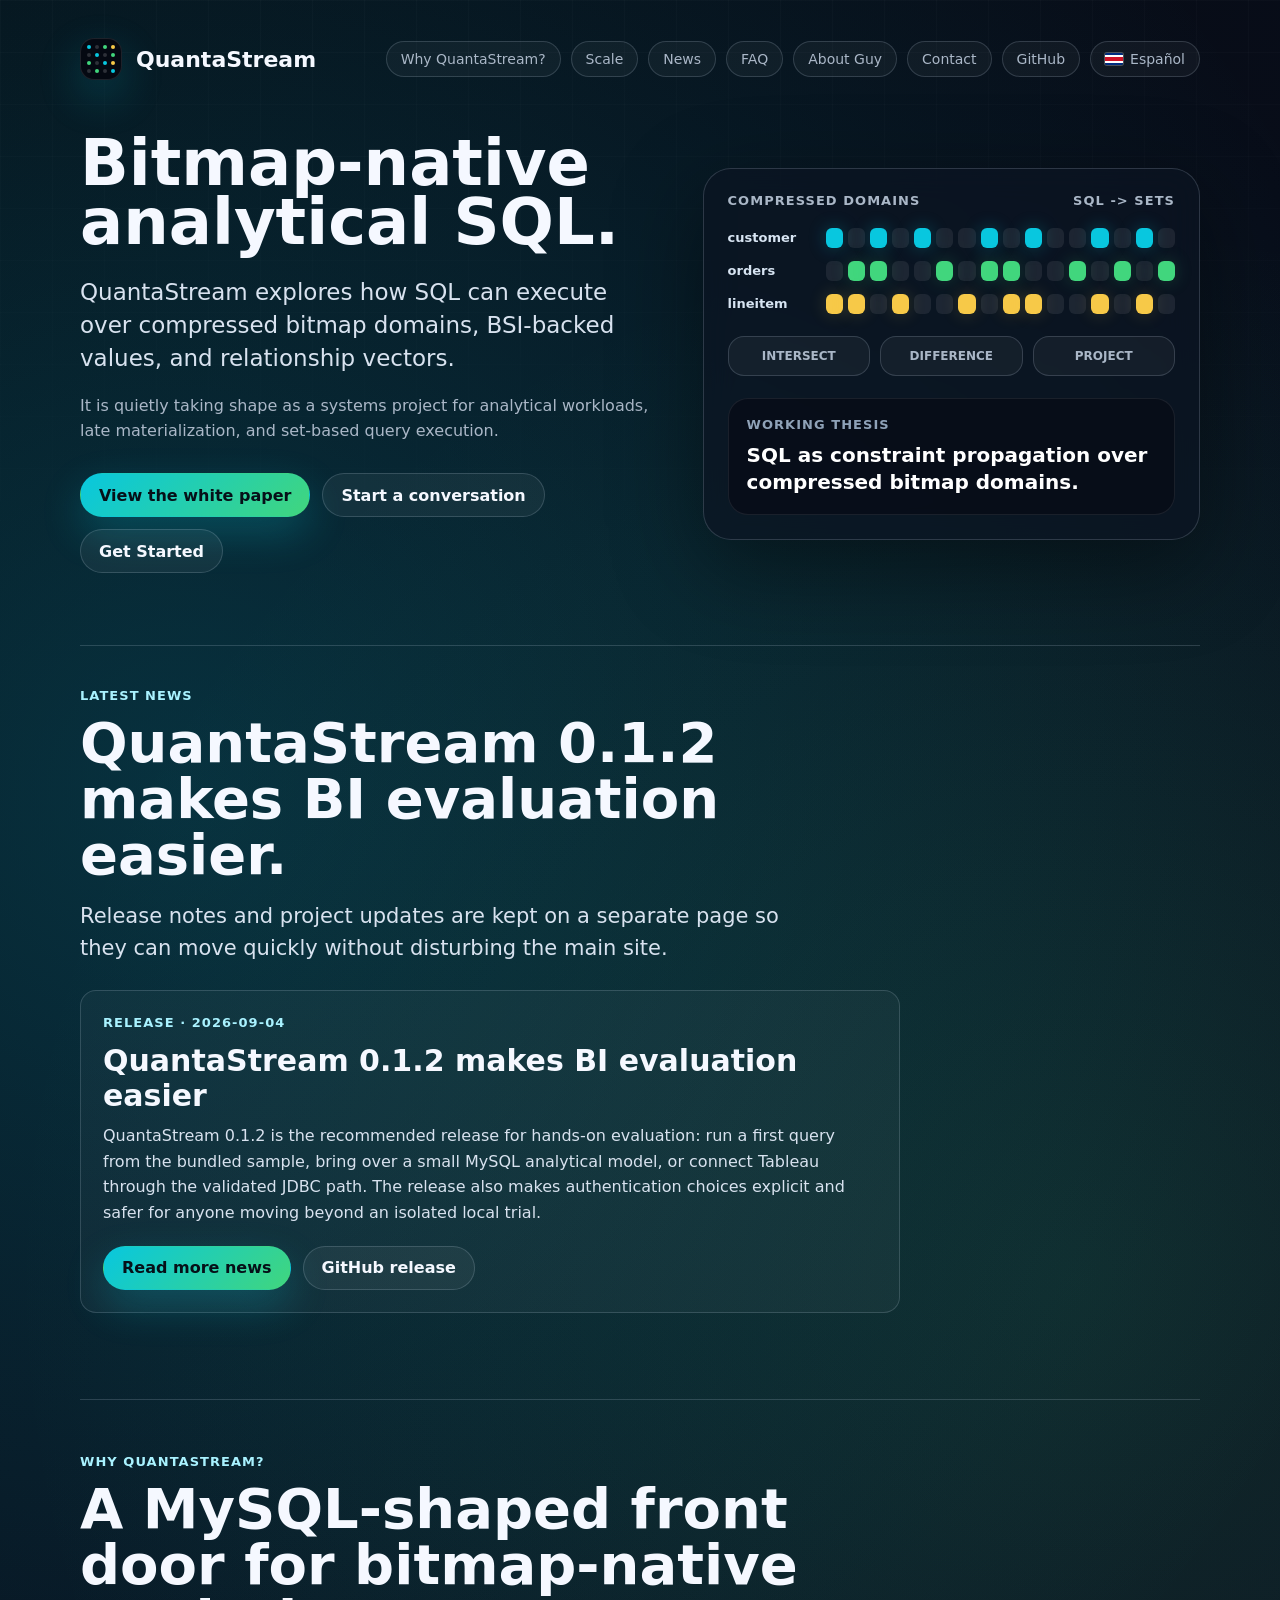
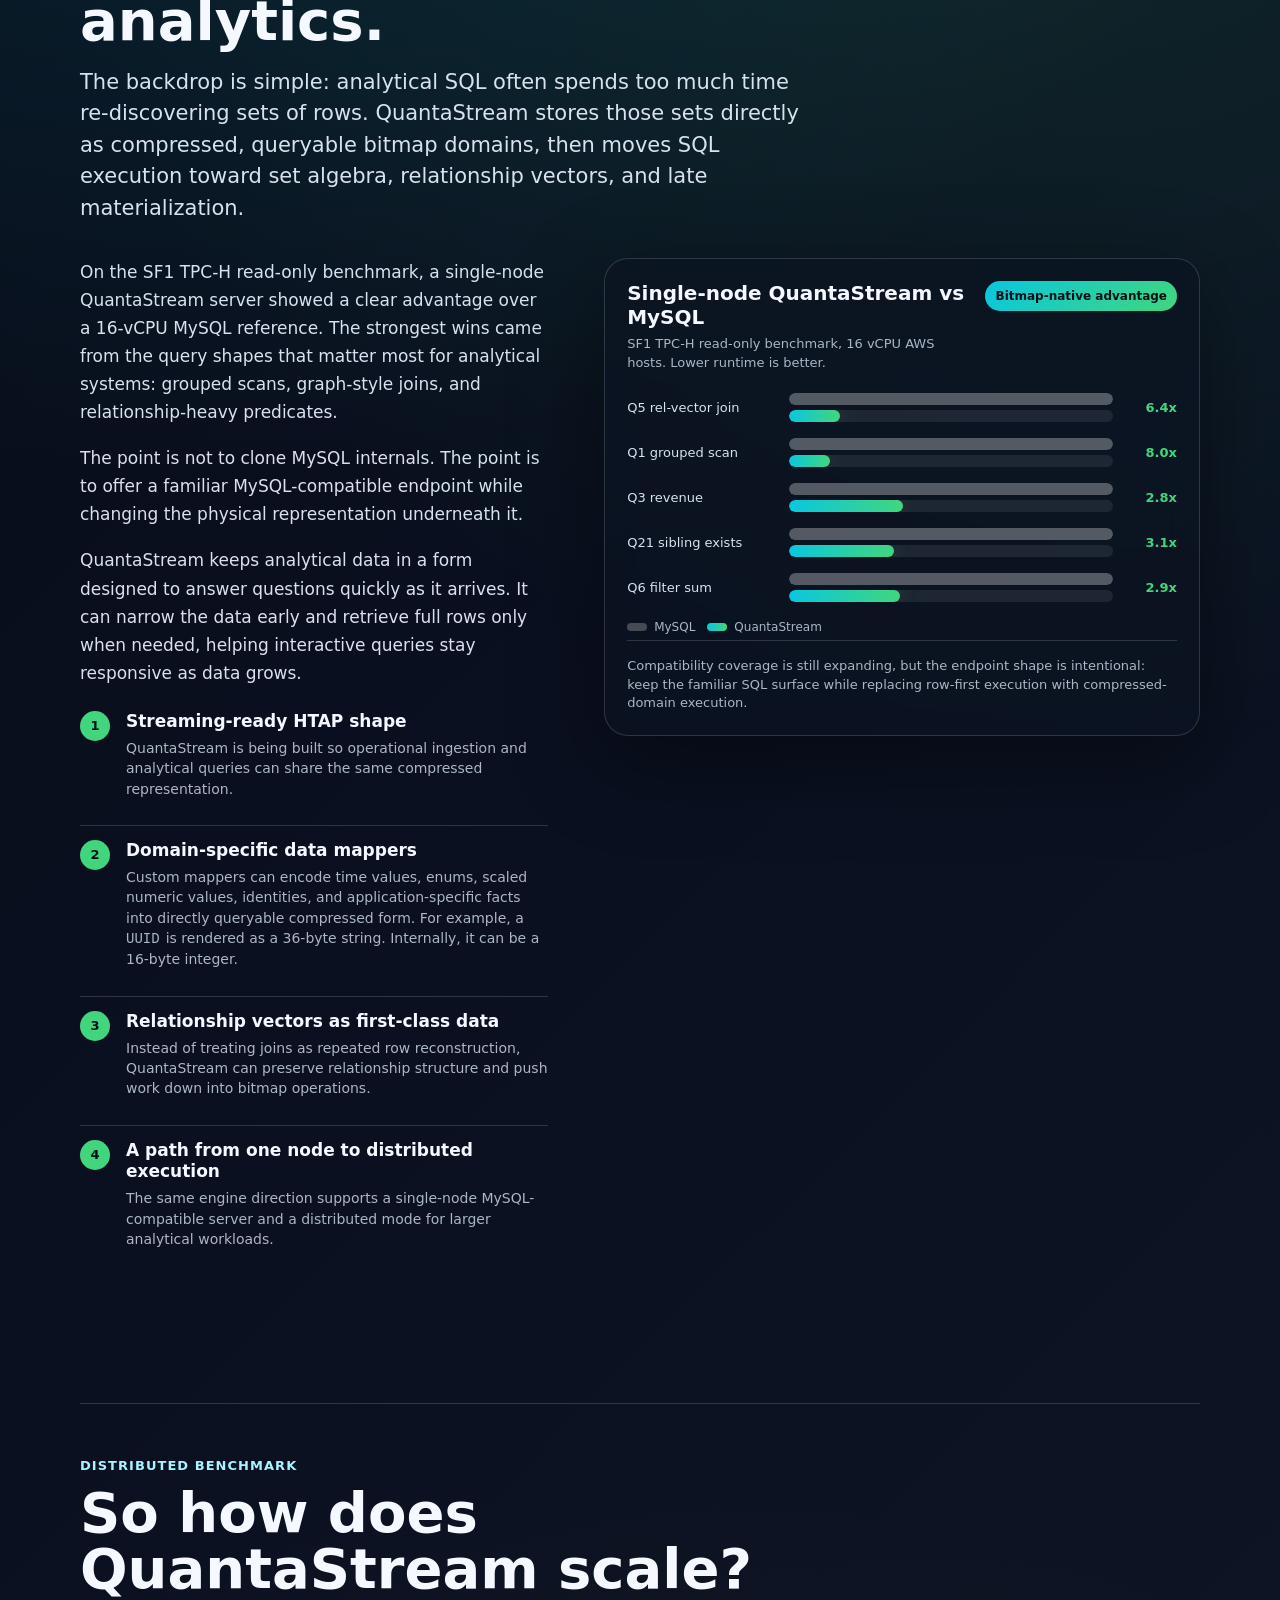
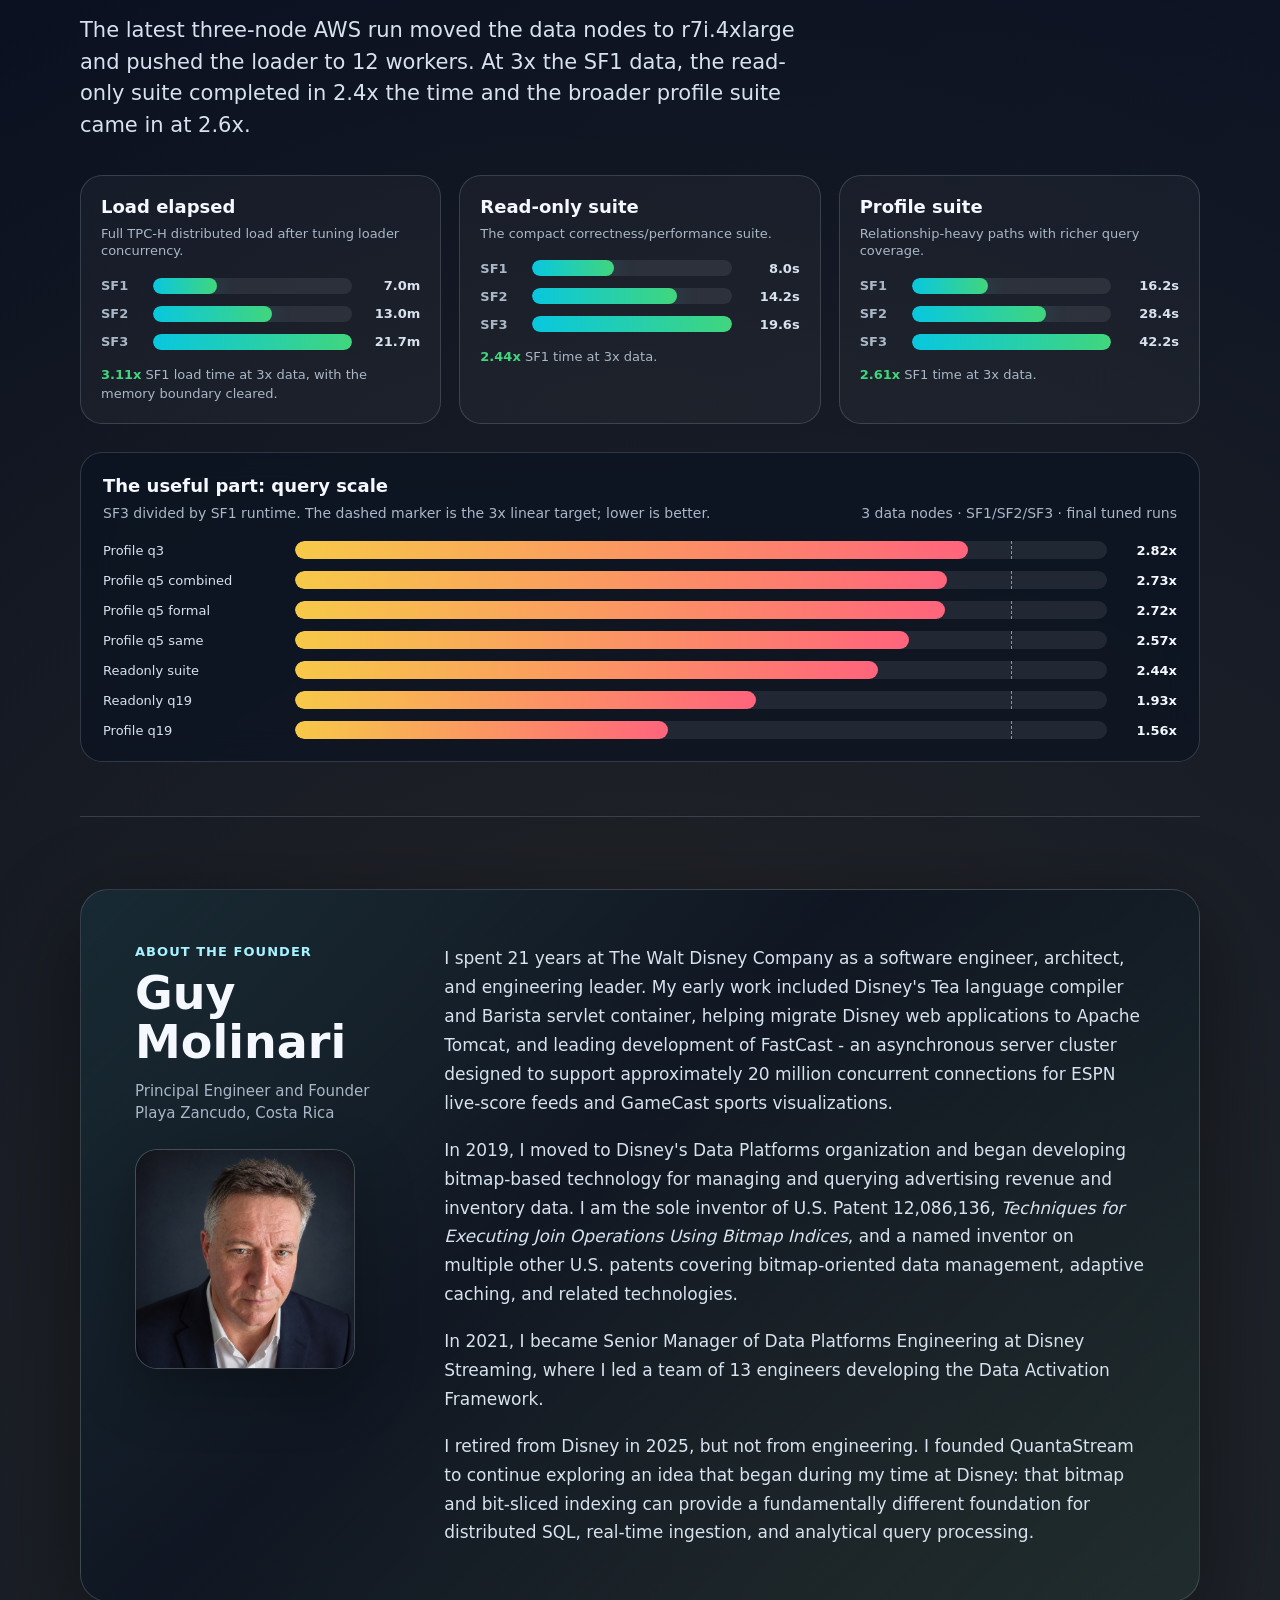
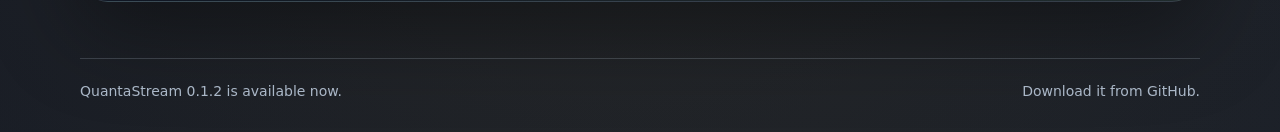
==== commit c1d0b08a: "Lead 0.1.2 messaging with BI evaluation" ====
--- a/index.html
+++ b/index.html
@@ -1324,7 +1324,7 @@
         navAbout: "About Guy",
         navContact: "Contact",
         newsLabel: "Latest news",
-        newsTitle: "QuantaStream 0.1.2 is available.",
+        newsTitle: "QuantaStream 0.1.2 makes BI evaluation easier.",
         newsIntro: "Release notes and project updates are kept on a separate page so they can move quickly without disturbing the main site.",
         newsMore: "Read more news",
         heroTitle: "Bitmap-native analytical SQL.",
@@ -1393,7 +1393,7 @@
         navAbout: "Sobre Guy",
         navContact: "Contacto",
         newsLabel: "Noticias",
-        newsTitle: "QuantaStream 0.1.2 ya está disponible.",
+        newsTitle: "QuantaStream 0.1.2 facilita la evaluación con herramientas de BI.",
         newsIntro: "Las notas de lanzamiento y novedades del proyecto viven en una página separada para poder actualizarlas sin tocar la página principal.",
         newsMore: "Leer más noticias",
         heroTitle: "SQL analítico nativo de bitmaps.",
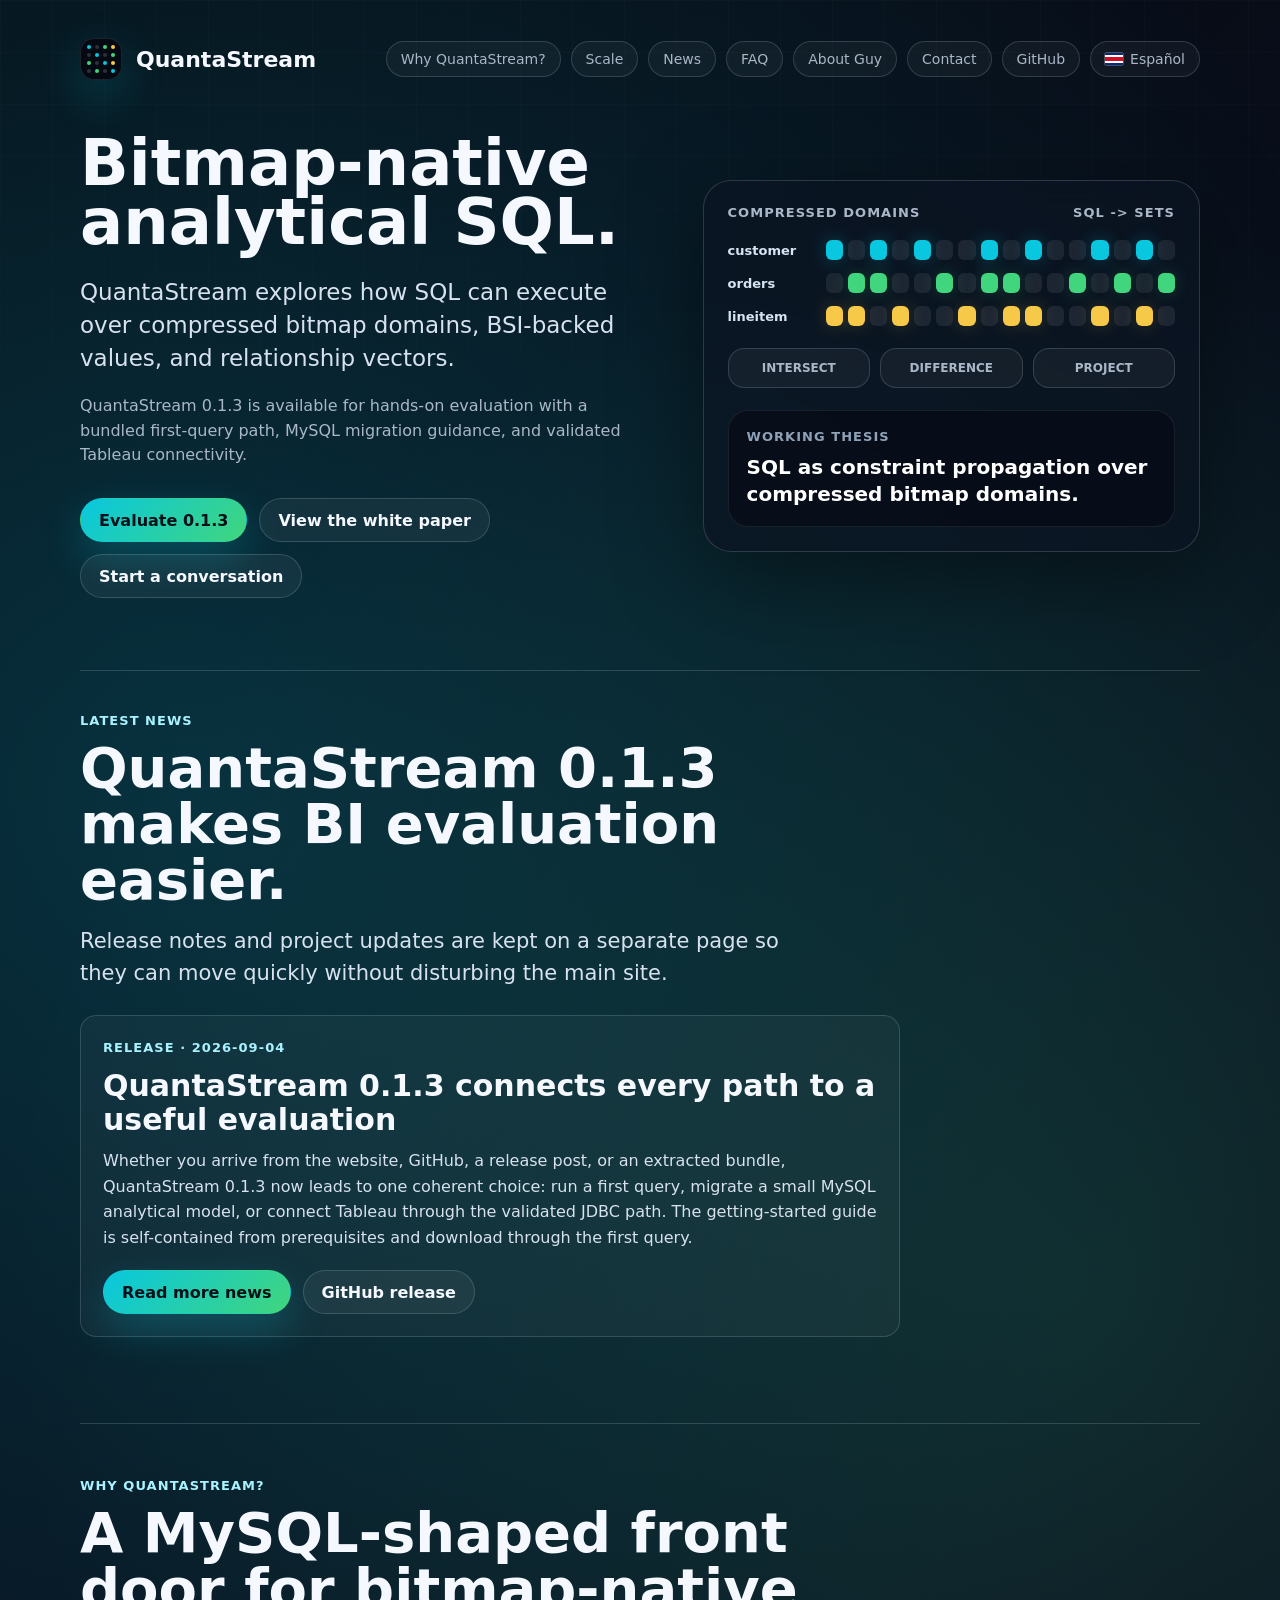
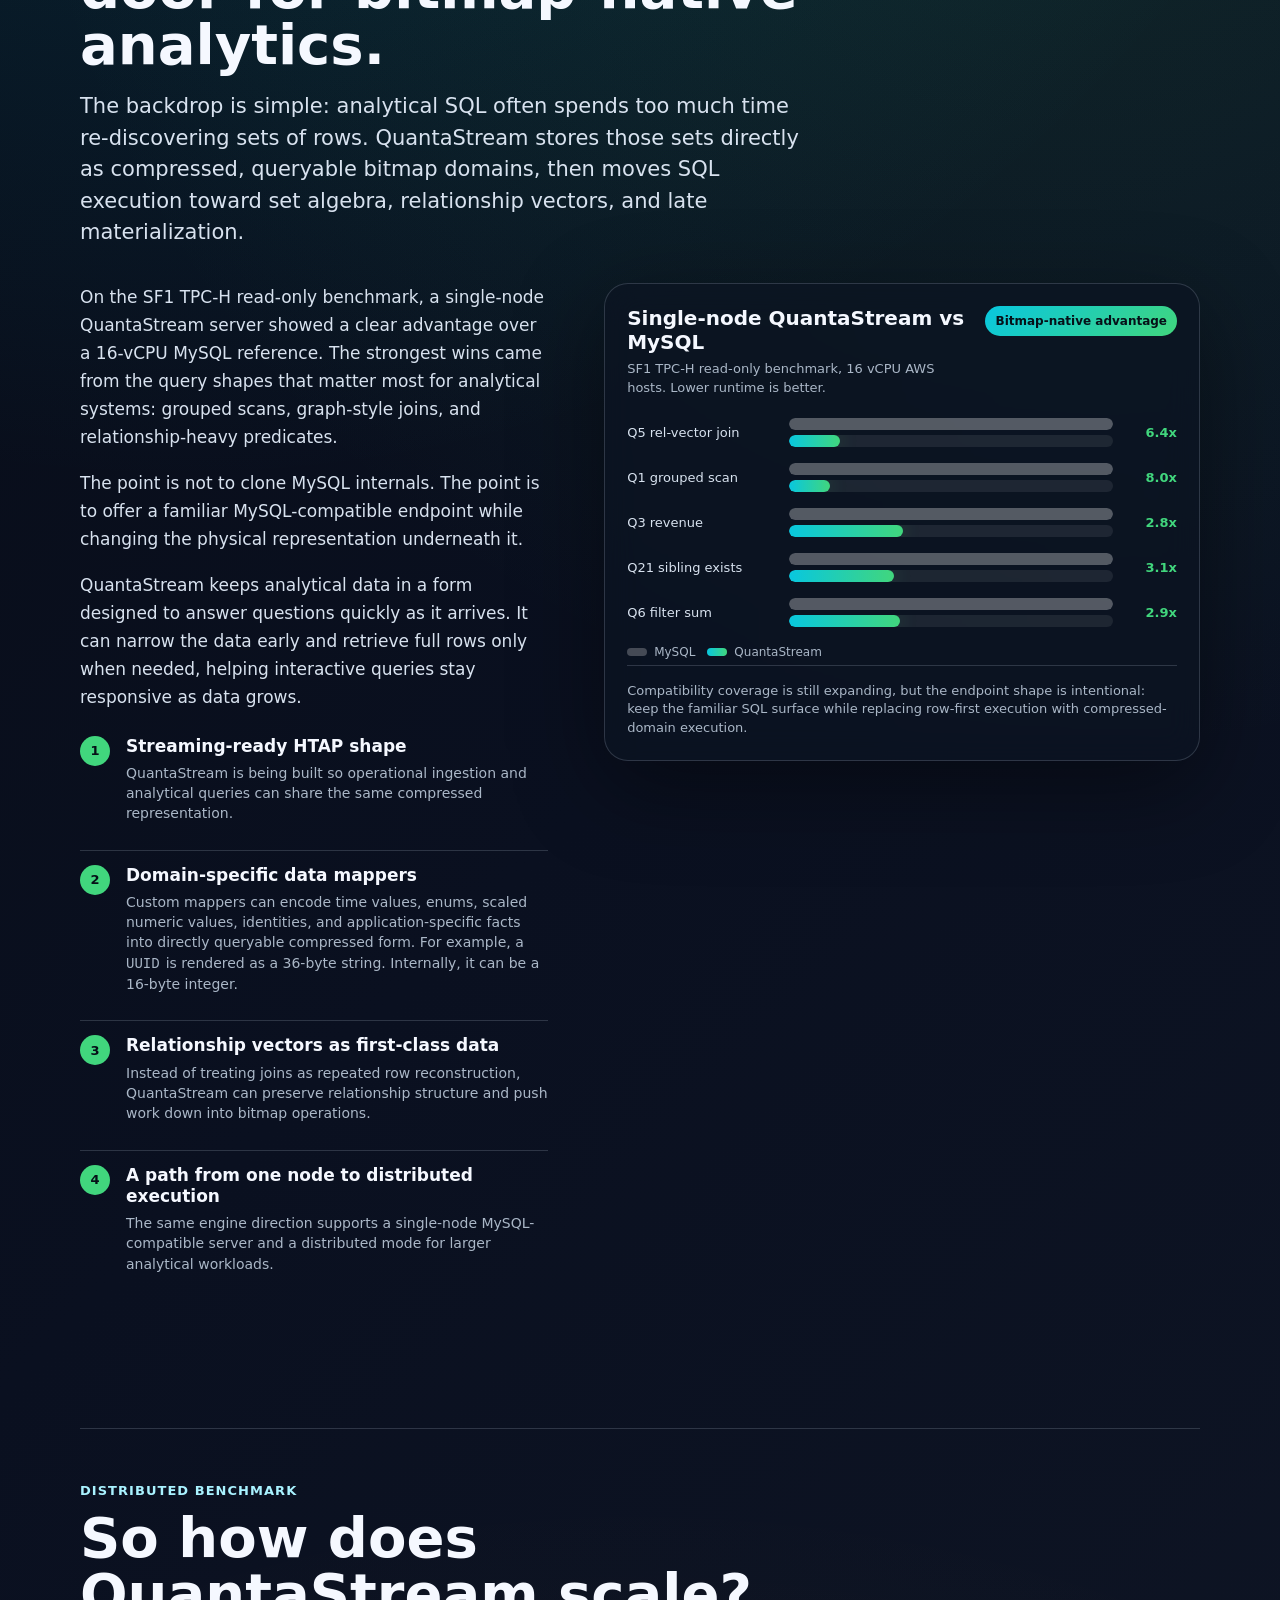
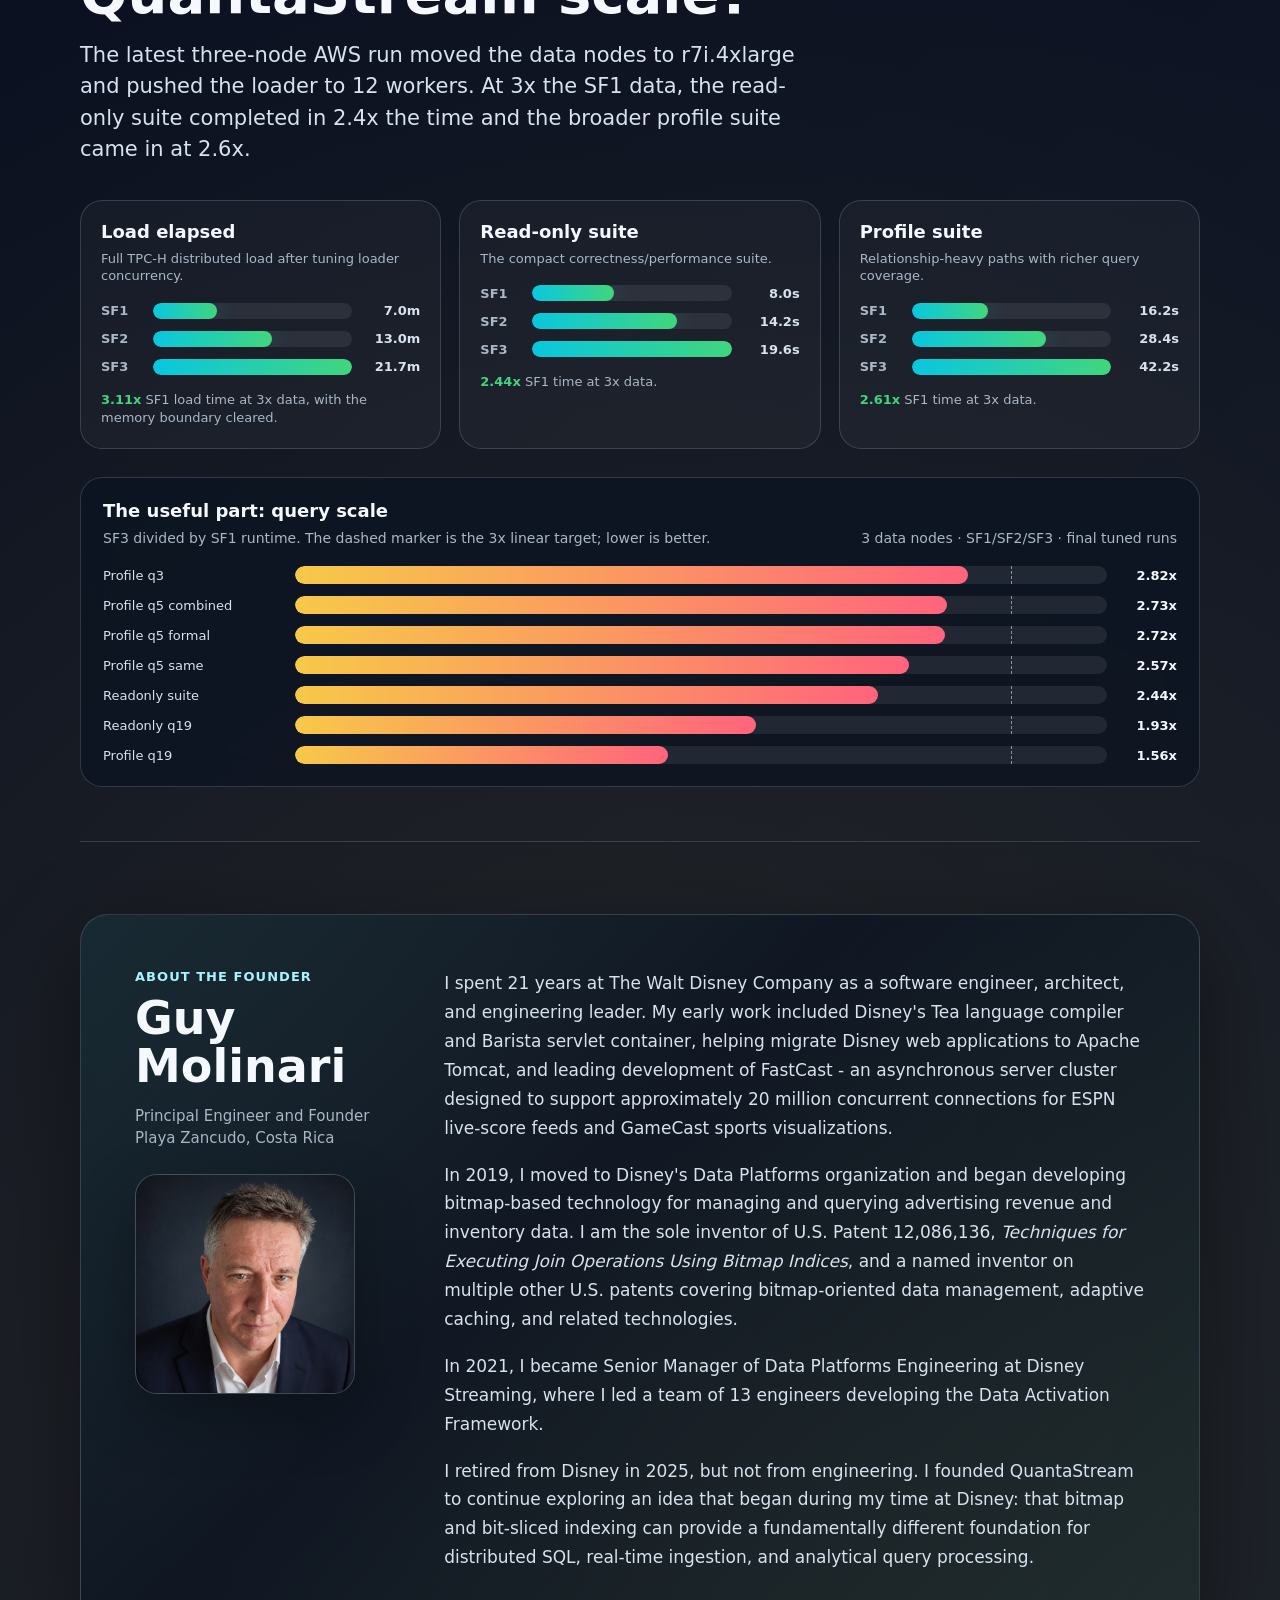
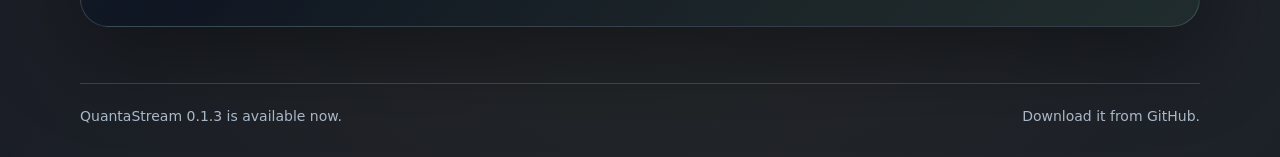
==== commit 9bfcd73a: "Make evaluation the canonical discovery path" ====
--- a/index.html
+++ b/index.html
@@ -968,21 +968,21 @@
         <div data-lang-panel="en">
           <h1>Bitmap-native analytical SQL.</h1>
           <p class="lede">QuantaStream explores how SQL can execute over compressed bitmap domains, BSI-backed values, and relationship vectors.</p>
-          <p class="status">It is quietly taking shape as a systems project for analytical workloads, late materialization, and set-based query execution.</p>
+          <p class="status">QuantaStream 0.1.3 is available for hands-on evaluation with a bundled first-query path, MySQL migration guidance, and validated Tableau connectivity.</p>
           <div class="actions">
-            <a class="button primary" href="whitepaper.html" data-localized-link>View the white paper</a>
+            <a class="button primary" href="https://github.com/QuantaStream/quantastream/blob/main/docs/EVALUATE.md">Evaluate 0.1.3</a>
+            <a class="button secondary" href="whitepaper.html" data-localized-link>View the white paper</a>
             <a class="button secondary" href="contact.html" data-localized-link>Start a conversation</a>
-            <a class="button secondary" href="https://github.com/QuantaStream/quantastream#download-quantastream">Get Started</a>
           </div>
         </div>
         <div data-lang-panel="es" lang="es" hidden>
           <h1>SQL analítico nativo de bitmaps.</h1>
           <p class="lede">QuantaStream explora cómo SQL puede ejecutarse sobre dominios de bitmaps comprimidos, valores respaldados por BSI y vectores de relación.</p>
-          <p class="status">Está tomando forma discretamente como un proyecto de sistemas para cargas analíticas, materialización tardía y ejecución de consultas basada en conjuntos.</p>
+          <p class="status">QuantaStream 0.1.3 está disponible para una evaluación práctica con una primera consulta guiada, migración desde MySQL y conectividad validada con Tableau.</p>
           <div class="actions">
-            <a class="button primary" href="whitepaper.html" data-localized-link>Ver el white paper</a>
+            <a class="button primary" href="https://github.com/QuantaStream/quantastream/blob/main/docs/EVALUATE.md">Evaluar 0.1.3</a>
+            <a class="button secondary" href="whitepaper.html" data-localized-link>Ver el white paper</a>
             <a class="button secondary" href="contact.html" data-localized-link>Iniciar una conversación</a>
-            <a class="button secondary" href="https://github.com/QuantaStream/quantastream#download-quantastream">Comenzar</a>
           </div>
         </div>
       </section>
@@ -1309,8 +1309,8 @@
     </section>
 
     <footer class="closing">
-      <span data-i18n="footerStatus">QuantaStream 0.1.2 is available now.</span>
-      <span data-i18n="footerMore"><a href="https://github.com/QuantaStream/quantastream/releases/tag/v0.1.2">Download it from GitHub.</a></span>
+      <span data-i18n="footerStatus">QuantaStream 0.1.3 is available now.</span>
+      <span data-i18n="footerMore"><a href="https://github.com/QuantaStream/quantastream/releases/tag/v0.1.3">Download it from GitHub.</a></span>
     </footer>
   </div>
   <script src="assets/news-data.js"></script>
@@ -1324,7 +1324,7 @@
         navAbout: "About Guy",
         navContact: "Contact",
         newsLabel: "Latest news",
-        newsTitle: "QuantaStream 0.1.2 makes BI evaluation easier.",
+        newsTitle: "QuantaStream 0.1.3 makes BI evaluation easier.",
         newsIntro: "Release notes and project updates are kept on a separate page so they can move quickly without disturbing the main site.",
         newsMore: "Read more news",
         heroTitle: "Bitmap-native analytical SQL.",
@@ -1380,8 +1380,8 @@
         scaleHotTitle: "The useful part: query scale",
         scaleHotCopy: "SF3 divided by SF1 runtime. The dashed marker is the 3x linear target; lower is better.",
         scaleHotMeta: "3 data nodes · SF1/SF2/SF3 · final tuned runs",
-        footerStatus: "QuantaStream 0.1.2 is available now.",
-        footerMore: "<a href=\"https://github.com/QuantaStream/quantastream/releases/tag/v0.1.2\">Download it from GitHub.</a>",
+        footerStatus: "QuantaStream 0.1.3 is available now.",
+        footerMore: "<a href=\"https://github.com/QuantaStream/quantastream/releases/tag/v0.1.3\">Download it from GitHub.</a>",
         toggleLabel: "<span class=\"flag-icon flag-cr\" aria-hidden=\"true\"></span><span>Español</span>",
         toggleAria: "Cambiar idioma a español"
       },
@@ -1393,7 +1393,7 @@
         navAbout: "Sobre Guy",
         navContact: "Contacto",
         newsLabel: "Noticias",
-        newsTitle: "QuantaStream 0.1.2 facilita la evaluación con herramientas de BI.",
+        newsTitle: "QuantaStream 0.1.3 facilita la evaluación con herramientas de BI.",
         newsIntro: "Las notas de lanzamiento y novedades del proyecto viven en una página separada para poder actualizarlas sin tocar la página principal.",
         newsMore: "Leer más noticias",
         heroTitle: "SQL analítico nativo de bitmaps.",
@@ -1449,8 +1449,8 @@
         scaleHotTitle: "Lo importante: escala de consultas",
         scaleHotCopy: "Runtime de SF3 dividido por SF1. La marca punteada es el objetivo lineal de 3x; más bajo es mejor.",
         scaleHotMeta: "3 nodos de datos · SF1/SF2/SF3 · corridas finales ajustadas",
-        footerStatus: "QuantaStream 0.1.2 ya está disponible.",
-        footerMore: "<a href=\"https://github.com/QuantaStream/quantastream/releases/tag/v0.1.2\">Descárgalo desde GitHub.</a>",
+        footerStatus: "QuantaStream 0.1.3 ya está disponible.",
+        footerMore: "<a href=\"https://github.com/QuantaStream/quantastream/releases/tag/v0.1.3\">Descárgalo desde GitHub.</a>",
         toggleLabel: "<span class=\"flag-icon flag-us\" aria-hidden=\"true\"></span><span>English</span>",
         toggleAria: "Switch language to English"
       }
@@ -1478,7 +1478,7 @@
         <p>${item.summary}</p>
         <div class="actions">
           <a class="button primary" href="${localizedHref("news.html", language)}">${translations[language].newsMore}</a>
-          <a class="button secondary" href="https://github.com/QuantaStream/quantastream/releases/tag/v0.1.2">GitHub release</a>
+          <a class="button secondary" href="https://github.com/QuantaStream/quantastream/releases/tag/v0.1.3">GitHub release</a>
         </div>
       `;
     }
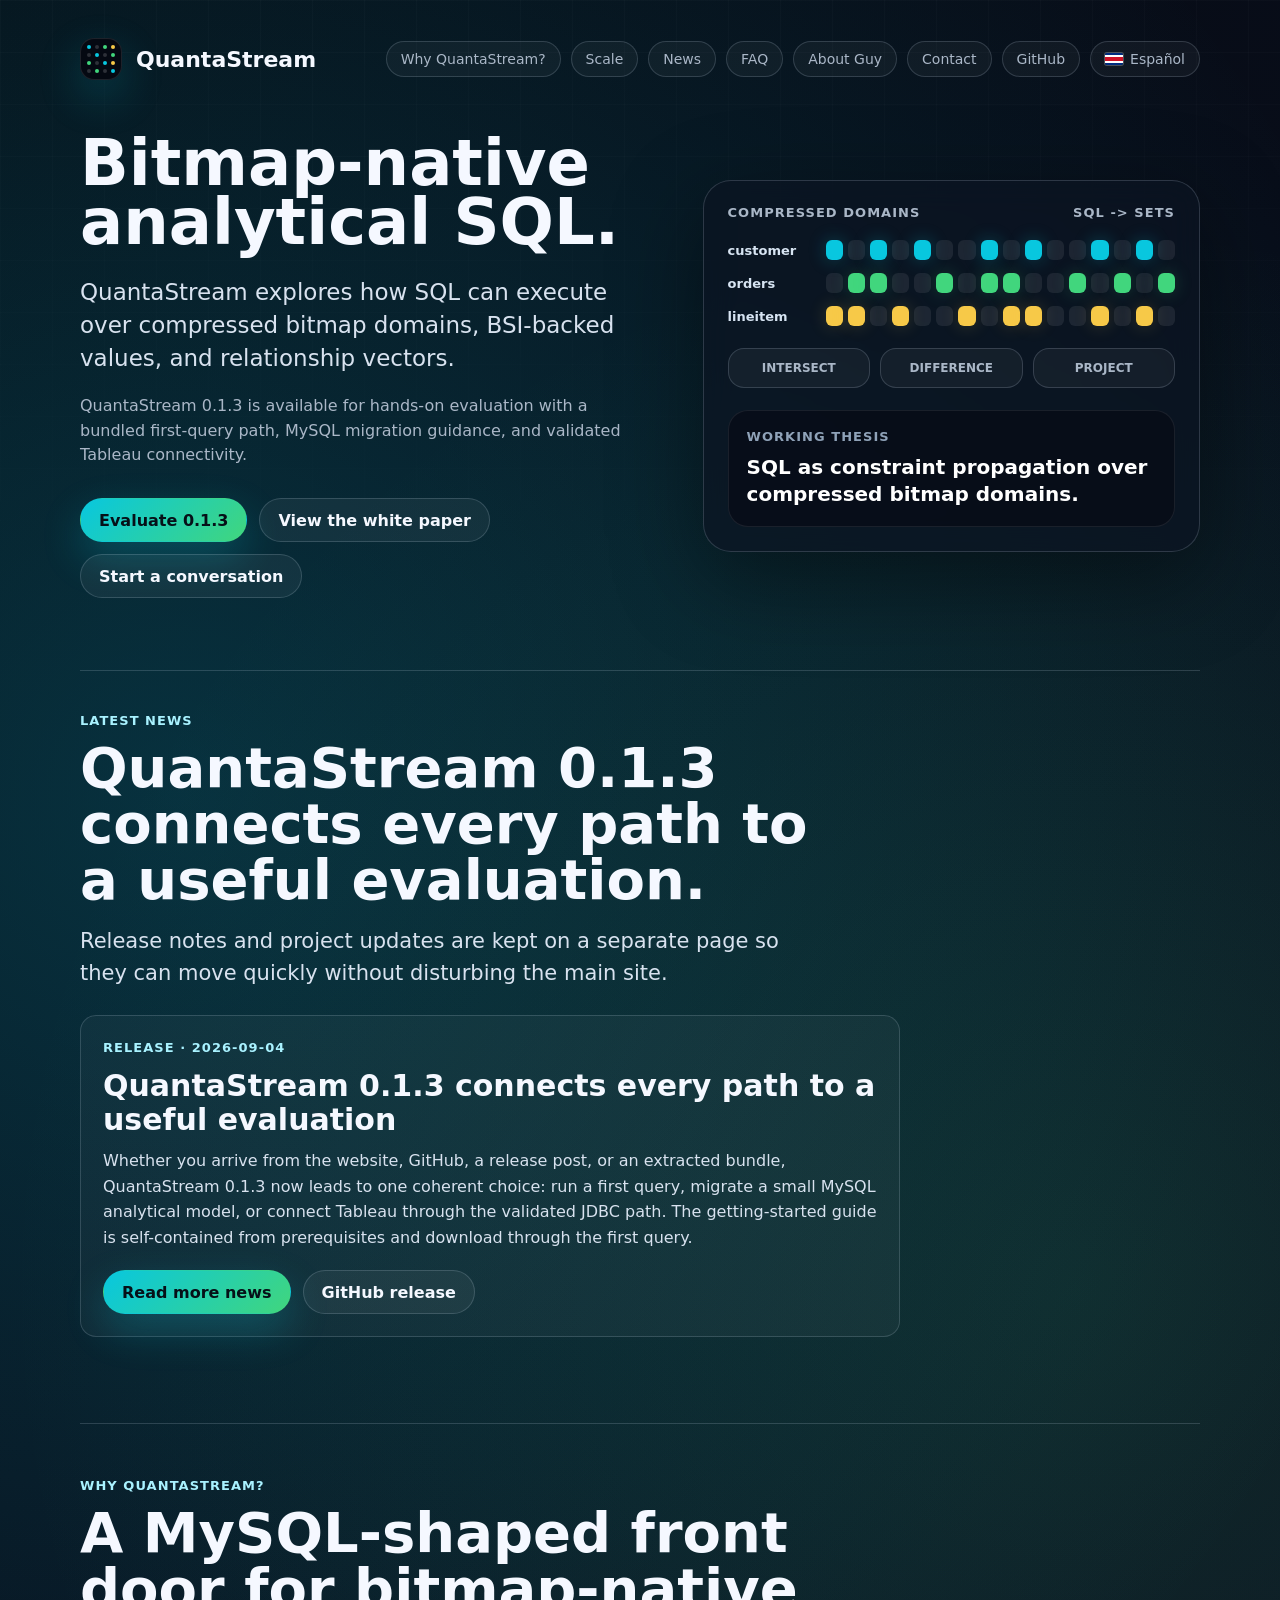
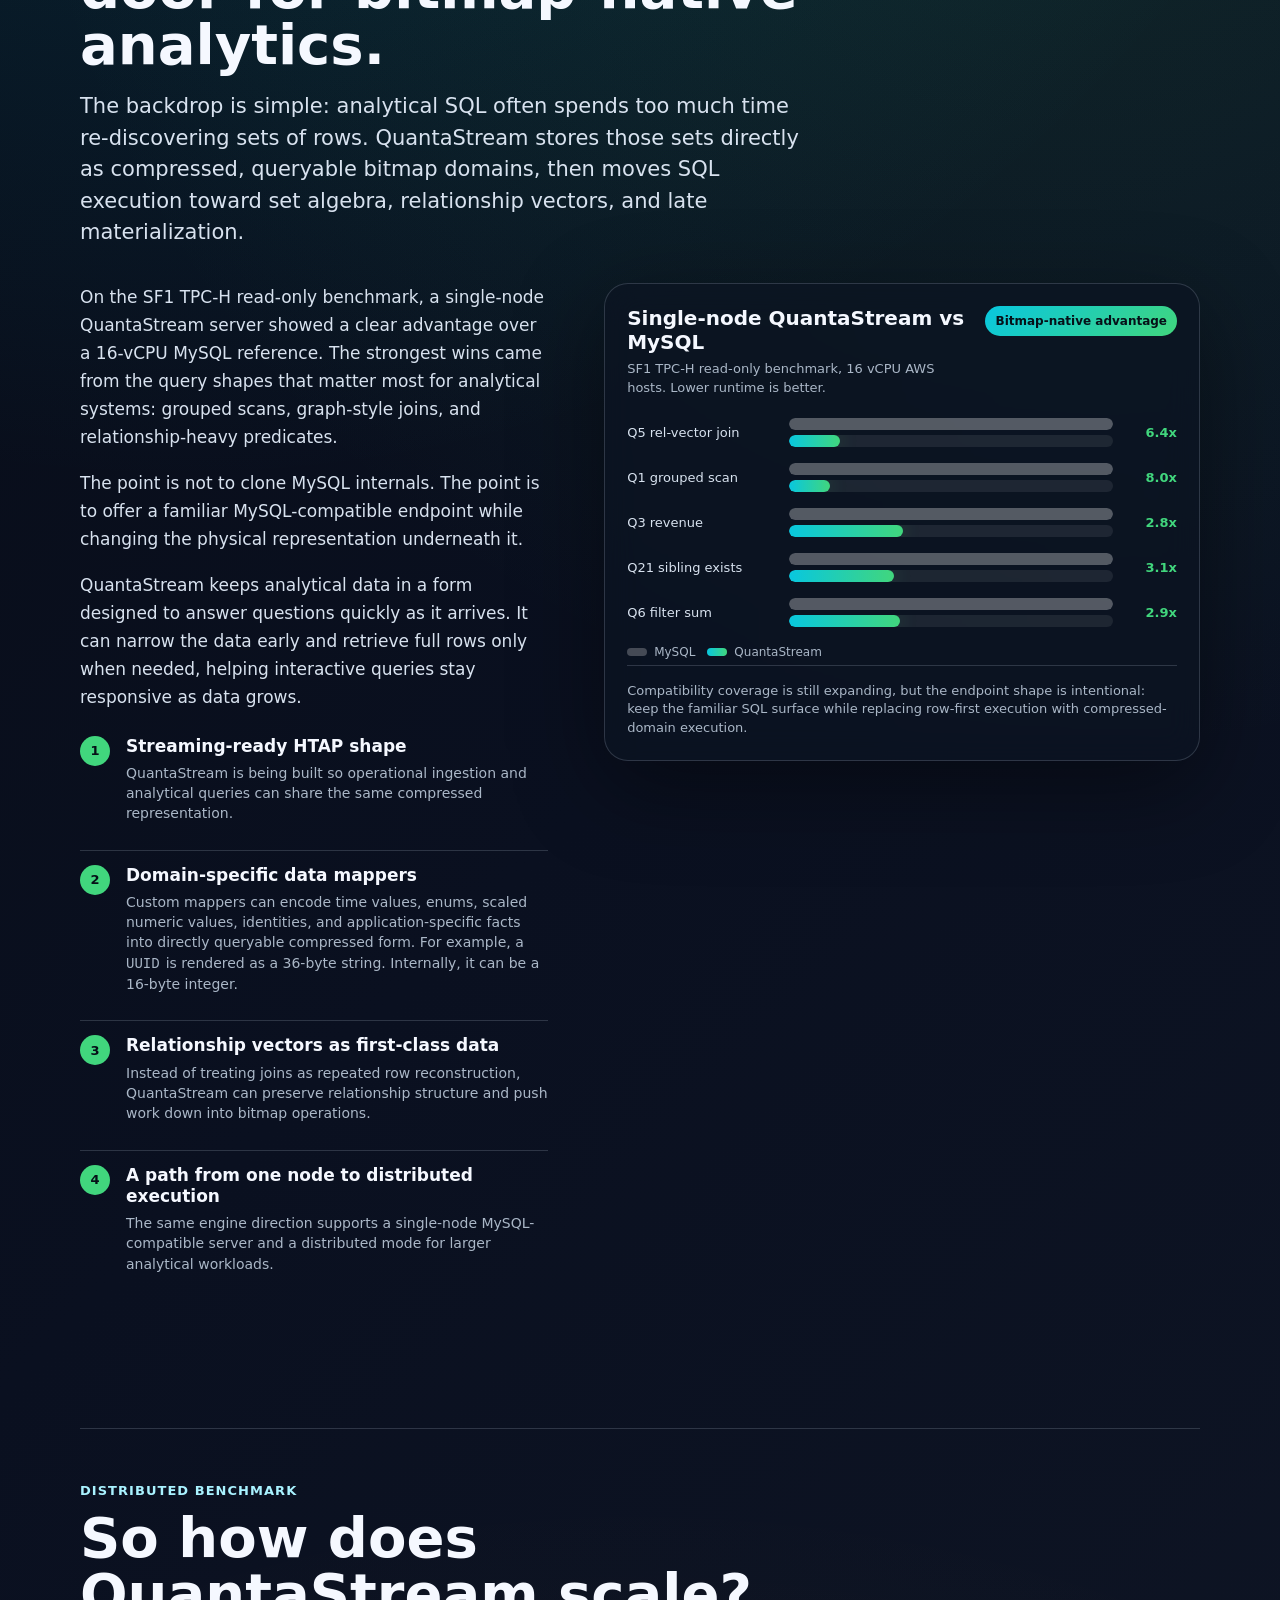
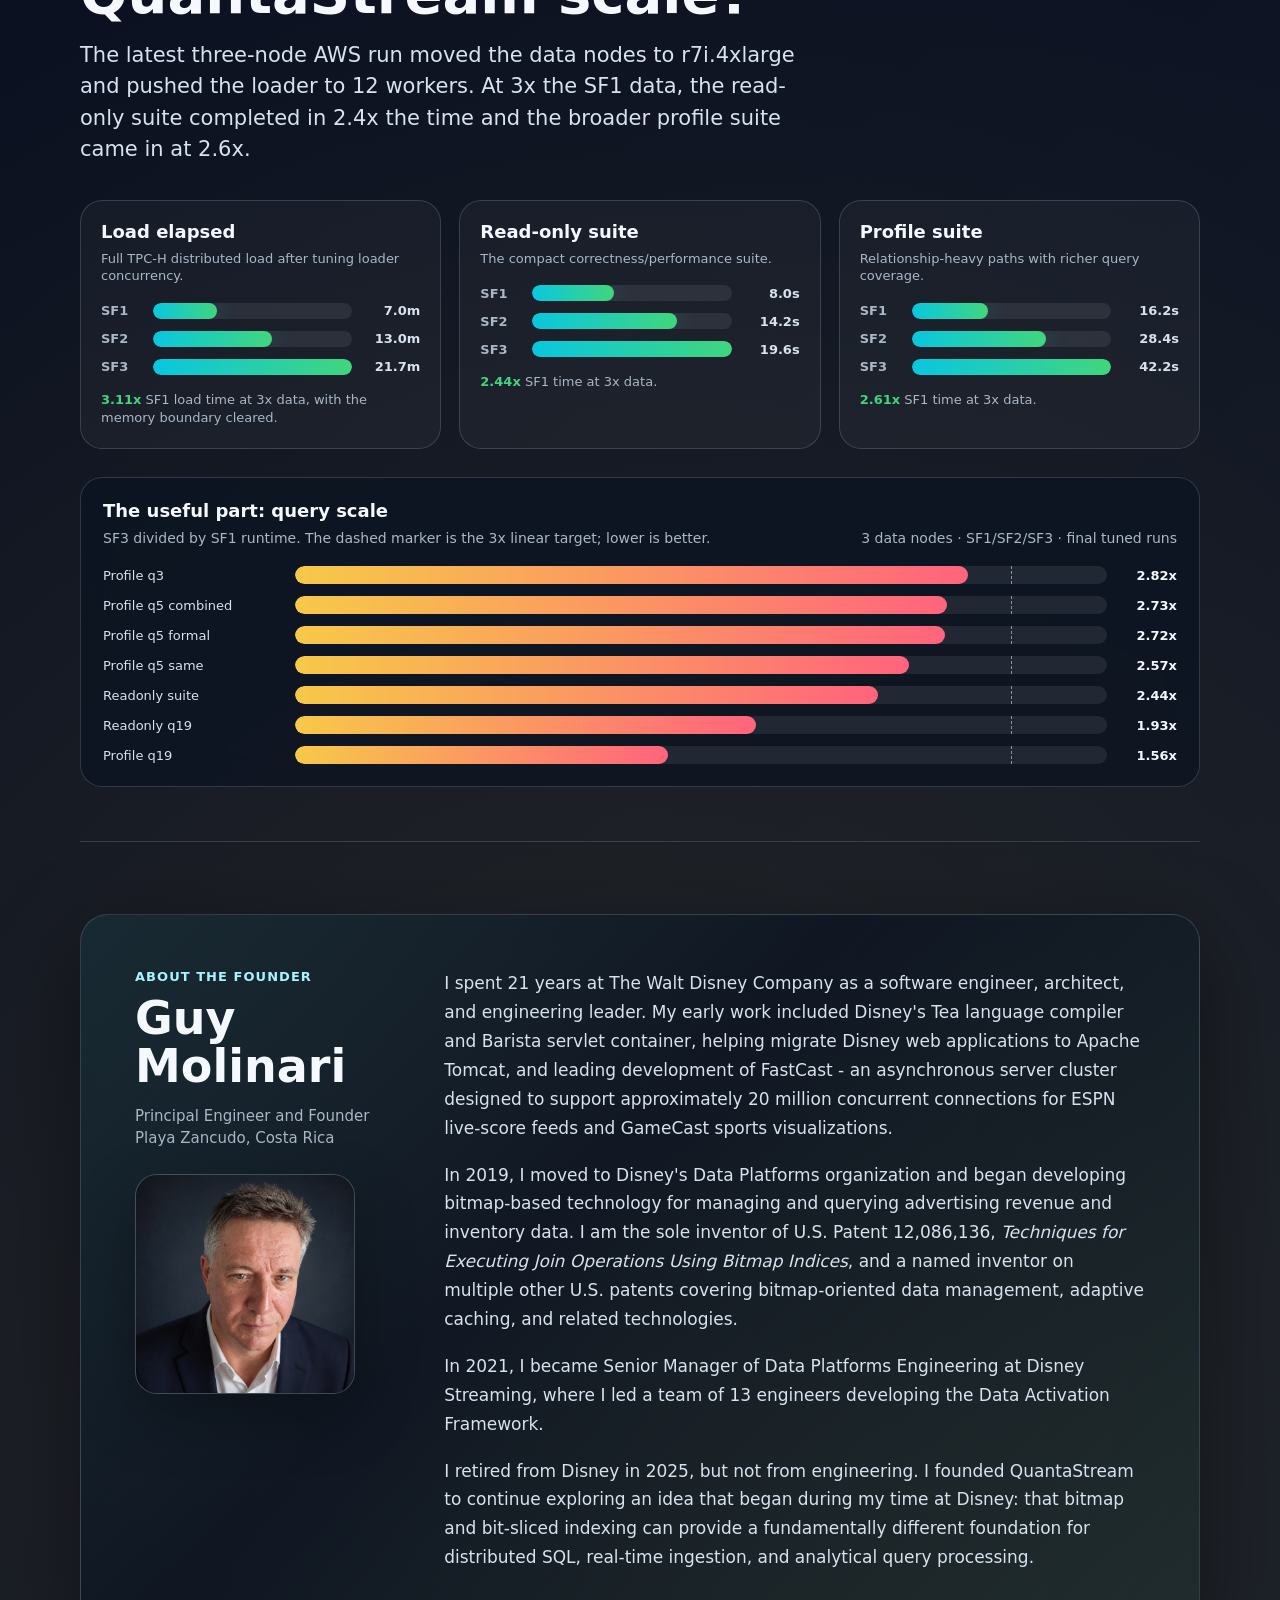
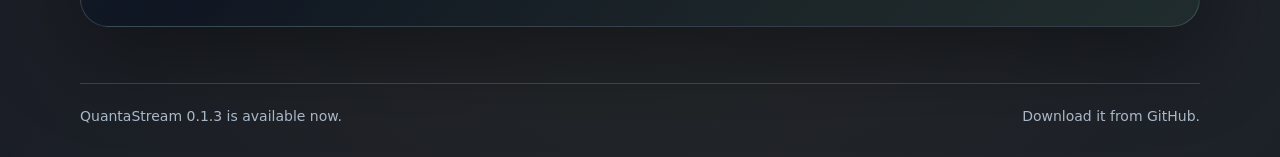
==== commit 3a3c26ef: "Align homepage with onboarding release story" ====
--- a/index.html
+++ b/index.html
@@ -1324,7 +1324,7 @@
         navAbout: "About Guy",
         navContact: "Contact",
         newsLabel: "Latest news",
-        newsTitle: "QuantaStream 0.1.3 makes BI evaluation easier.",
+        newsTitle: "QuantaStream 0.1.3 connects every path to a useful evaluation.",
         newsIntro: "Release notes and project updates are kept on a separate page so they can move quickly without disturbing the main site.",
         newsMore: "Read more news",
         heroTitle: "Bitmap-native analytical SQL.",
@@ -1393,7 +1393,7 @@
         navAbout: "Sobre Guy",
         navContact: "Contacto",
         newsLabel: "Noticias",
-        newsTitle: "QuantaStream 0.1.3 facilita la evaluación con herramientas de BI.",
+        newsTitle: "QuantaStream 0.1.3 conecta cada camino con una evaluación útil.",
         newsIntro: "Las notas de lanzamiento y novedades del proyecto viven en una página separada para poder actualizarlas sin tocar la página principal.",
         newsMore: "Leer más noticias",
         heroTitle: "SQL analítico nativo de bitmaps.",
